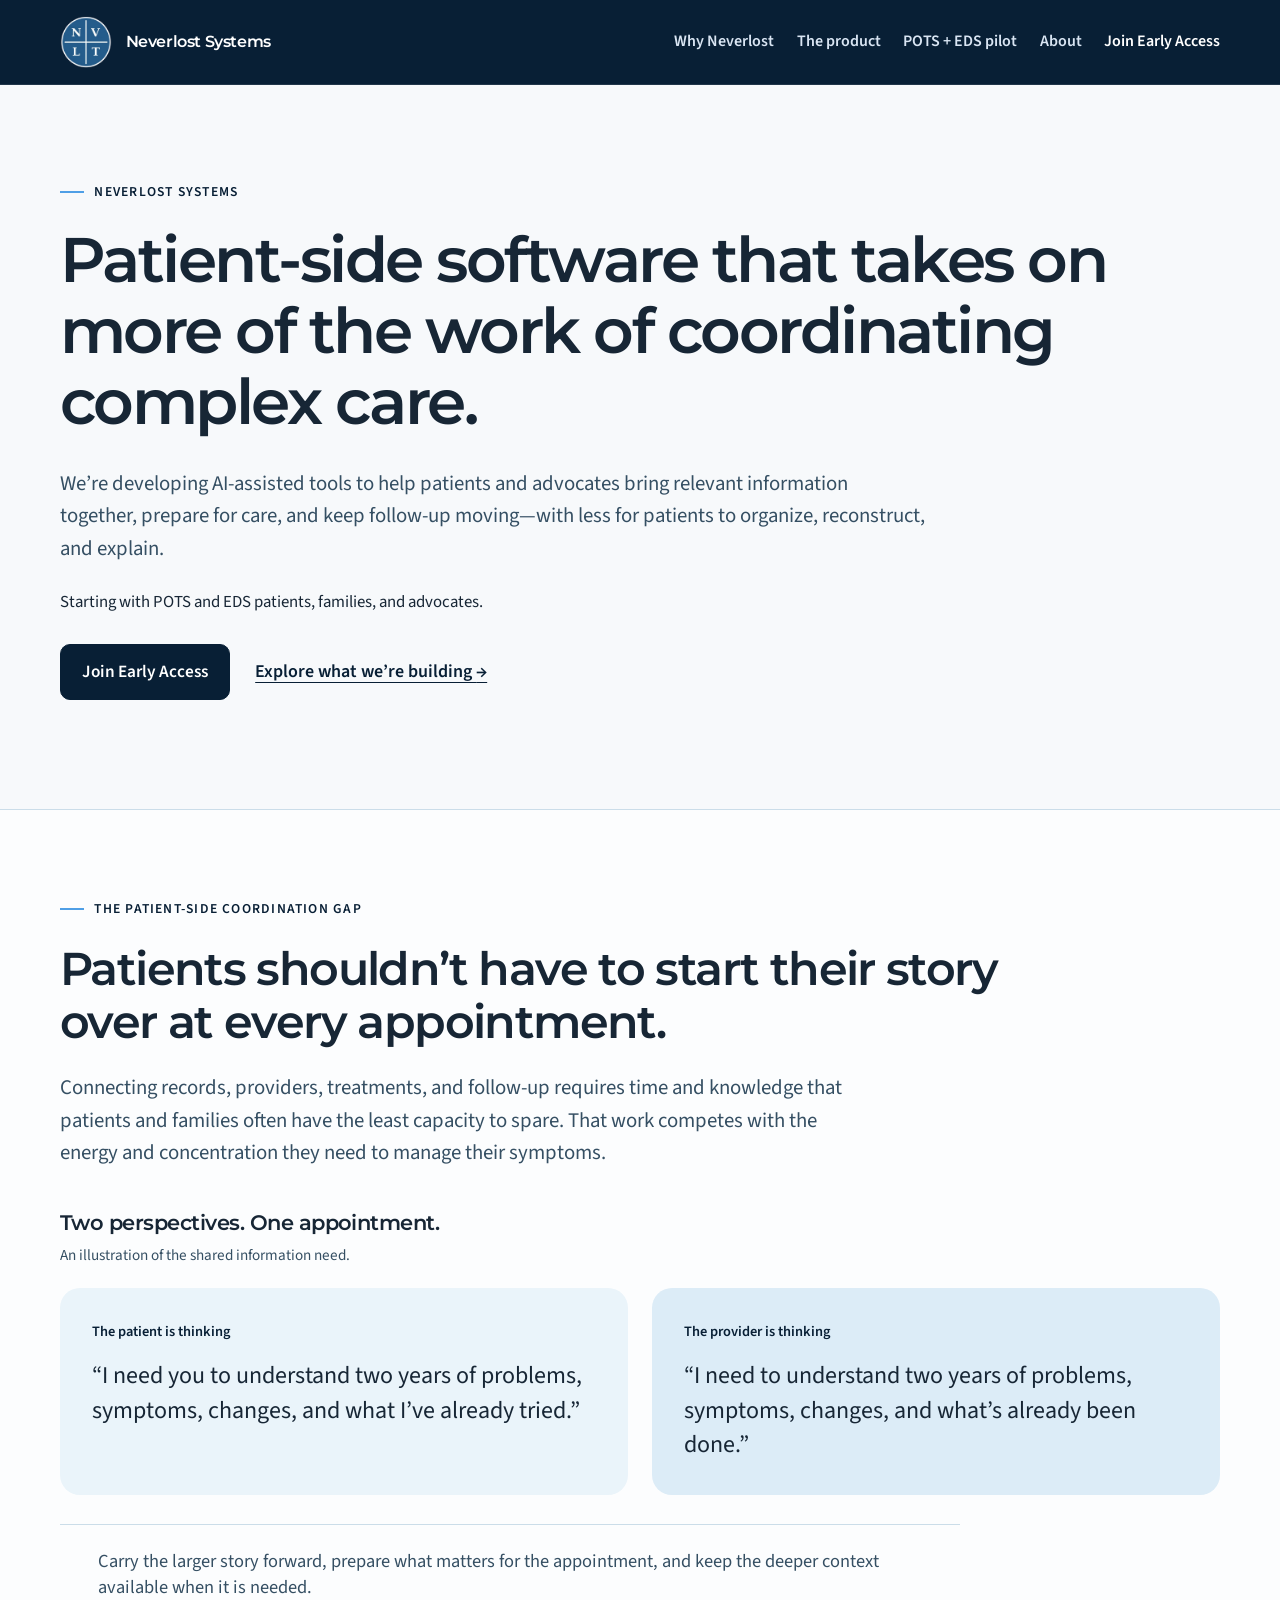
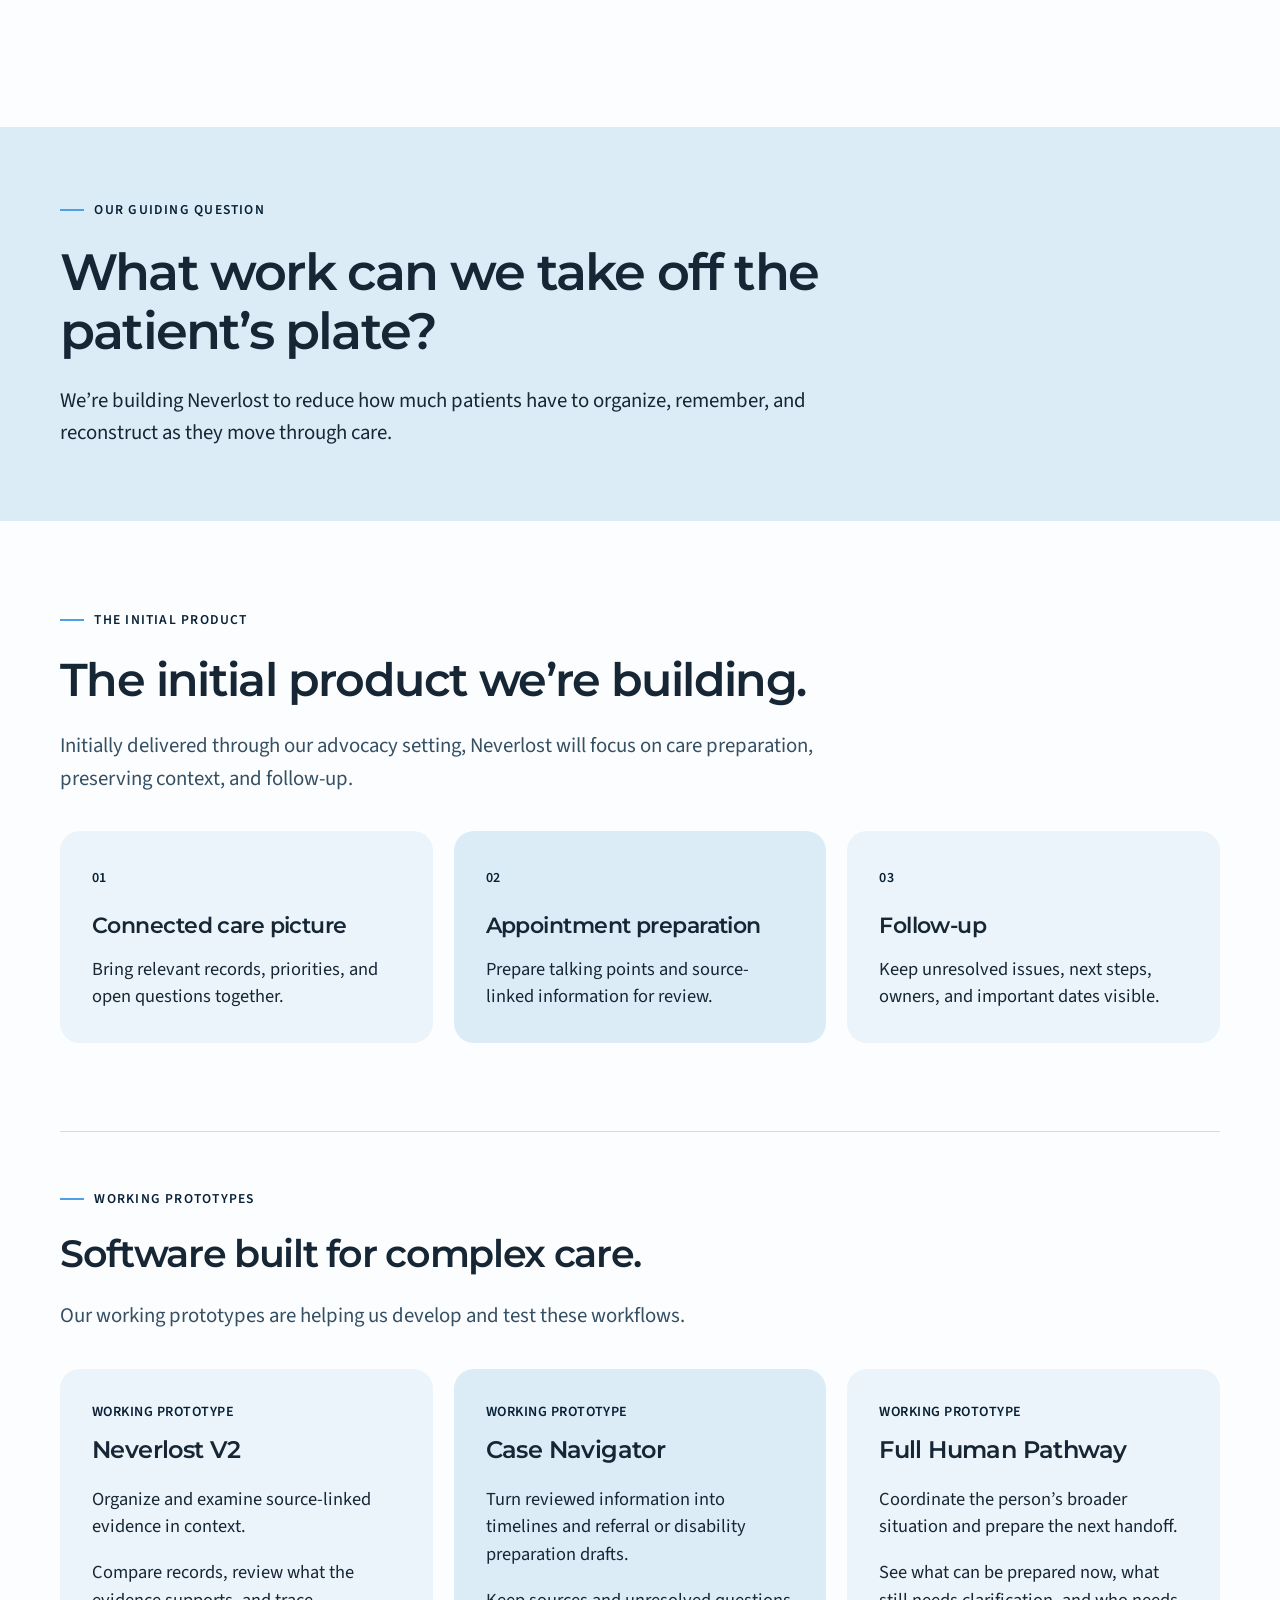
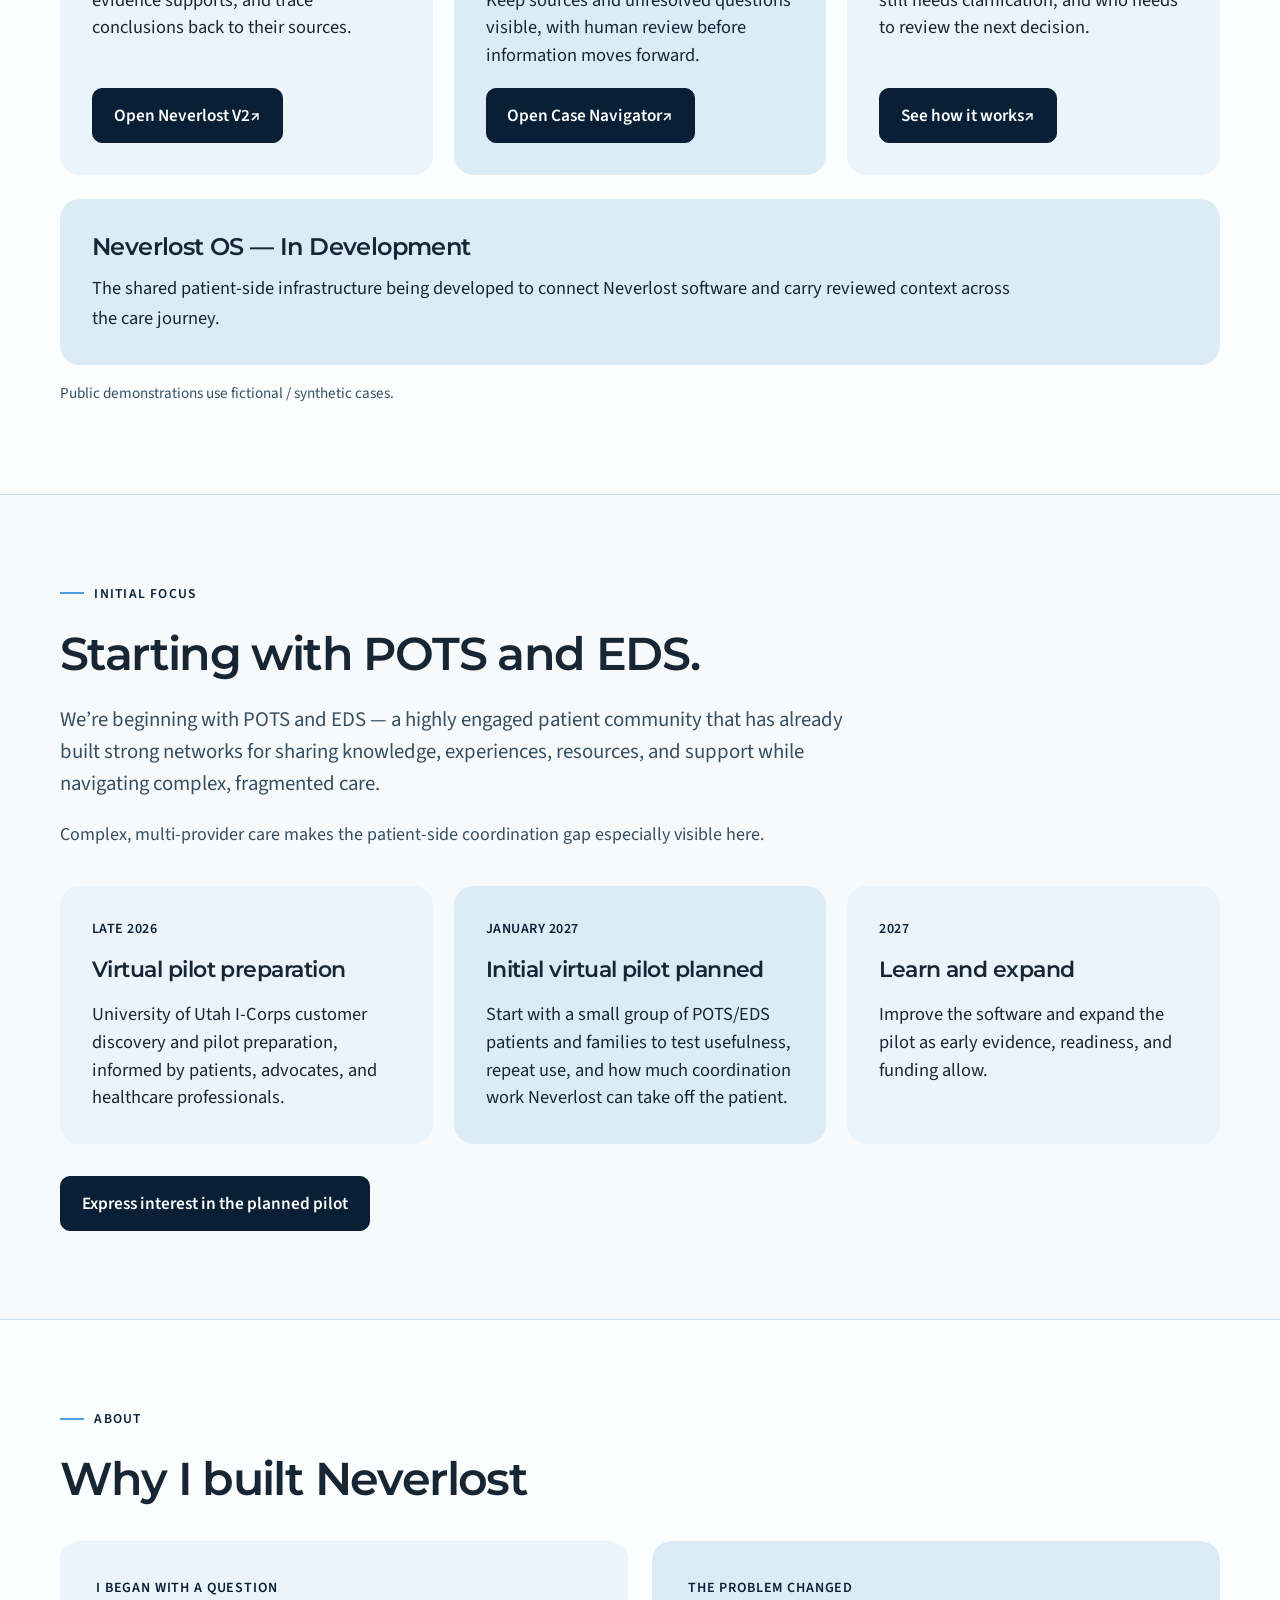
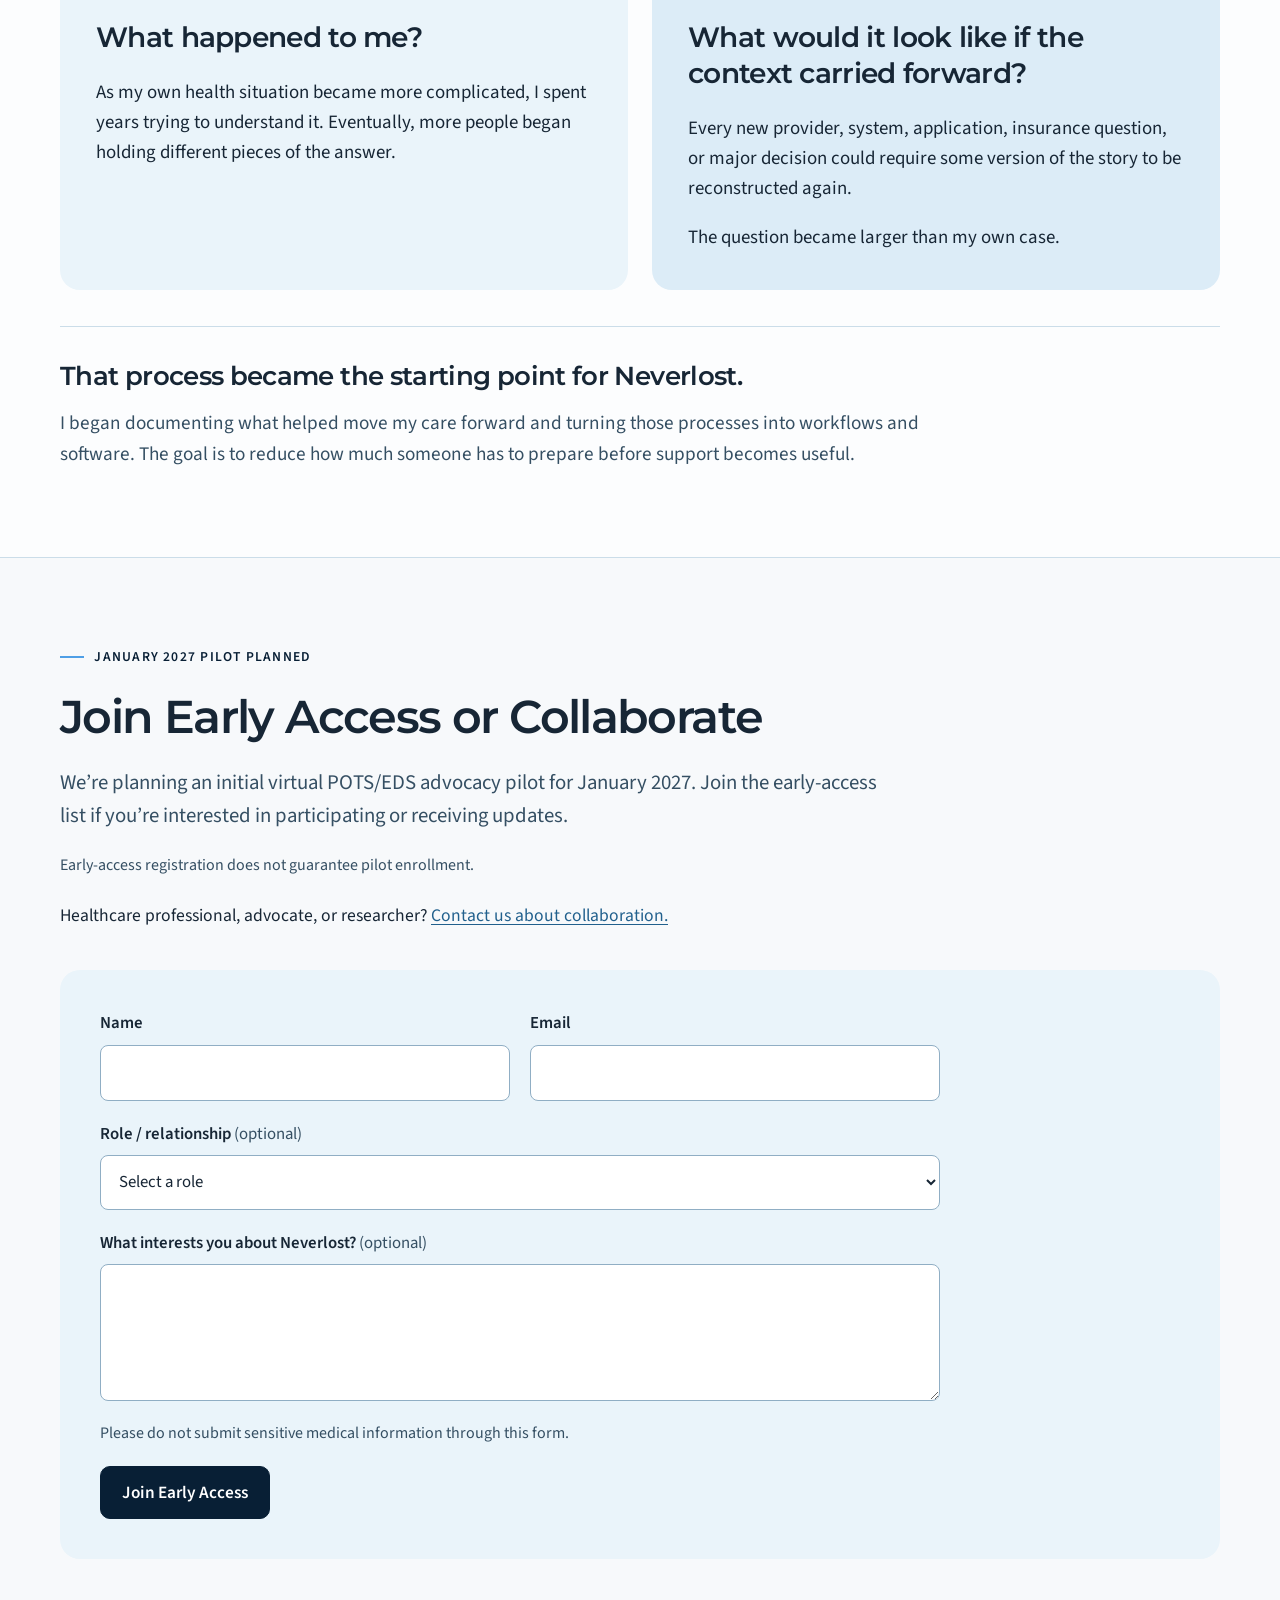
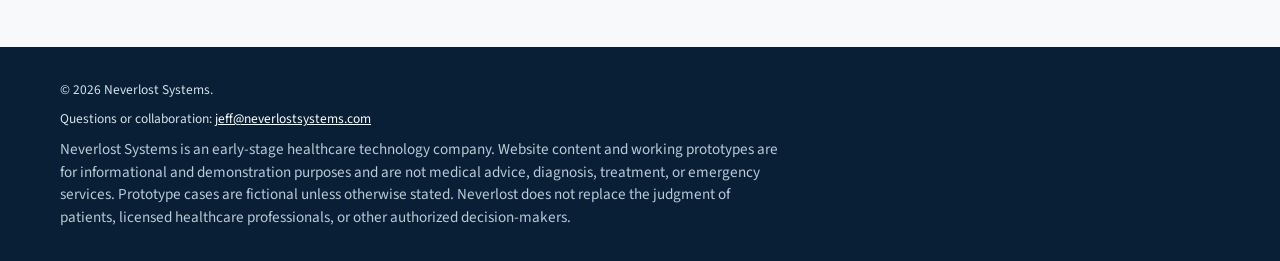
==== index.html @ a1a89943 "Align homepage with current Neverlost positioning and deck design" ====
<!doctype html>
<html lang="en">
<head>
  <meta charset="utf-8">
  <meta name="viewport" content="width=device-width, initial-scale=1">
  <meta name="description" content="Neverlost Systems is developing AI-assisted software to take on more of the work of coordinating complex care, starting with POTS and EDS patients and families.">
  <title>Neverlost Systems | Patient-Side Healthcare Infrastructure</title>

  <link rel="canonical" href="https://neverlostsystems.com/">
  <meta property="og:title" content="Neverlost Systems | Patient-Side Healthcare Infrastructure">
  <meta property="og:description" content="Patient-side software designed to take on more of the work of coordinating complex care. Starting with POTS and EDS.">
  <meta property="og:type" content="website">
  <meta property="og:url" content="https://neverlostsystems.com/">
  <meta property="og:image" content="https://neverlost-case-navigator.vercel.app/brand/nvlt-youtube-logo.png">
  <meta property="og:image:alt" content="Neverlost Systems NVLT logo">
  <meta name="twitter:card" content="summary">
  <meta name="twitter:title" content="Neverlost Systems | Patient-Side Healthcare Infrastructure">
  <meta name="twitter:description" content="Patient-side software designed to take on more of the work of coordinating complex care. Starting with POTS and EDS.">
  <meta name="twitter:image" content="https://neverlost-case-navigator.vercel.app/brand/nvlt-youtube-logo.png">

  <!-- Google tag (gtag.js) -->
  <script async src="https://www.googletagmanager.com/gtag/js?id=G-YWR8YKJC0G"></script>
  <script>
    window.dataLayer = window.dataLayer || [];
    function gtag(){dataLayer.push(arguments);}
    gtag('js', new Date());
    gtag('config', 'G-YWR8YKJC0G');
  </script>

  <link rel="stylesheet" href="styles.css">
  <link rel="stylesheet" href="brand-refresh.css">
  <link rel="stylesheet" href="positioning.css">
  <link rel="icon" type="image/svg+xml" href="assets/nvlt-official-logo.svg">
  <script src="script.js" defer></script>
</head>
<body>
  <a class="skip-link" href="#main">Skip to content</a>

  <header class="site-header">
    <div class="container nav-wrap">
      <a class="brand" href="#top" aria-label="Neverlost Systems home">
        <img class="brand-logo" src="assets/nvlt-official-logo.svg" alt="" aria-hidden="true" width="52" height="52">
        <span>Neverlost Systems</span>
      </a>
      <button class="nav-toggle" type="button" aria-expanded="false" aria-controls="primary-nav">Menu</button>
      <nav id="primary-nav" class="primary-nav" aria-label="Primary navigation">

        <a href="#encounter-problem">Why Neverlost</a>
        <a href="#initial-product">The product</a>
        <a href="#advocacy">POTS + EDS pilot</a>
        <a href="#about">About</a>
        <a href="#early-access">Join Early Access</a>
      </nav>
    </div>
  </header>

  <main id="main">
    <section id="top" class="hero section">
      <div class="container hero-grid">
        <div class="hero-copy">
          <p class="eyebrow">Neverlost Systems</p>
          <h1>Patient-side software that takes on more of the work of coordinating complex care.</h1>
          <p class="hero-lede">We’re developing AI-assisted tools to help patients and advocates bring relevant information together, prepare for care, and keep follow-up moving—with less for patients to organize, reconstruct, and explain.</p>
<p class="hero-focus">Starting with POTS and EDS patients, families, and advocates.</p>
          <div class="hero-actions"><a class="button button-primary" href="#early-access">Join Early Access</a><a class="text-link" href="#initial-product">Explore what we’re building <span aria-hidden="true">→</span></a></div>
        </div>
      </div>
    </section>

    <section id="encounter-problem" class="section section-muted">
      <div class="container narrow">
        <p class="eyebrow">The patient-side coordination gap</p>
        <h2>Patients shouldn’t have to start their story over at every appointment.</h2>
        <p class="section-lede">Connecting records, providers, treatments, and follow-up requires time and knowledge that patients and families often have the least capacity to spare. That work competes with the energy and concentration they need to manage their symptoms.</p>
        <h3 class="comparison-title">Two perspectives. One appointment.</h3>

        <p class="illustration-note">An illustration of the shared information need.</p>
        <div class="perspective-grid">
          <article class="perspective-card">
            <p class="perspective-label">The patient is thinking</p>
            <blockquote>“I need you to understand two years of problems, symptoms, changes, and what I’ve already tried.”</blockquote>
          </article>
          <article class="perspective-card">
            <p class="perspective-label">The provider is thinking</p>
            <blockquote>“I need to understand two years of problems, symptoms, changes, and what’s already been done.”</blockquote>
          </article>
        </div>

        <p class="section-lede encounter-summary">Carry the larger story forward, prepare what matters for the appointment, and keep the deeper context available when it is needed.</p>
      </div>
    </section>

    <section id="guiding-question" class="section guiding-section" aria-labelledby="guiding-title">
      <div class="container"><p class="eyebrow">Our guiding question</p>
        <h2 id="guiding-title">What work can we take off the patient’s plate?</h2>
        <p class="section-lede">We’re building Neverlost to reduce how much patients have to organize, remember, and reconstruct as they move through care.</p>
      </div>
    </section>

    <section id="initial-product" class="section" aria-labelledby="product-title">
      <div class="container"><p class="eyebrow">The initial product</p>
        <h2 id="product-title">The initial product we’re building.</h2>
        <p class="section-lede">Initially delivered through our advocacy setting, Neverlost will focus on care preparation, preserving context, and follow-up.</p>
        <div class="capability-grid">
          <article class="capability-card"><span class="card-index" aria-hidden="true">01</span><h3>Connected care picture</h3><p>Bring relevant records, priorities, and open questions together.</p></article>
          <article class="capability-card"><span class="card-index" aria-hidden="true">02</span><h3>Appointment preparation</h3><p>Prepare talking points and source-linked information for review.</p></article>
          <article class="capability-card"><span class="card-index" aria-hidden="true">03</span><h3>Follow-up</h3><p>Keep unresolved issues, next steps, owners, and important dates visible.</p></article>
        </div>
      </div>
    </section>

    <section id="neverlost-os" class="section section-muted">
      <div class="container">
        <p class="eyebrow">Working prototypes</p>
        <h2>Software built for complex care.</h2>
        <p class="section-lede">Our working prototypes are helping us develop and test these workflows.</p>





        <div class="product-grid os-app-grid">
          <article class="product-card">
            <p class="product-status">Working prototype</p>
            <h3>Neverlost V2</h3>
            <p>Organize and examine source-linked evidence in context.</p>
            <p>Compare records, review what the evidence supports, and trace conclusions back to their sources.</p>
            <a class="button button-primary" href="https://neverlost-v1-portfolio.vercel.app/v2" target="_blank" rel="noreferrer">Open Neverlost V2 <span aria-hidden="true">↗</span></a>
          </article>

          <article class="product-card">
            <p class="product-status">Working prototype</p>
            <h3>Case Navigator</h3>
            <p>Turn reviewed information into timelines and referral or disability preparation drafts.</p>
            <p>Keep sources and unresolved questions visible, with human review before information moves forward.</p>
            <a class="button button-primary" href="https://neverlost-case-navigator.vercel.app/" target="_blank" rel="noreferrer">Open Case Navigator <span aria-hidden="true">↗</span></a>
          </article>

          <article class="product-card">
            <p class="product-status">Working prototype</p>
            <h3>Full Human Pathway</h3>
            <p>Coordinate the person’s broader situation and prepare the next handoff.</p>
            <p>See what can be prepared now, what still needs clarification, and who needs to review the next decision.</p>
            <a class="button button-primary" href="https://neverlost-full-human-pathway.vercel.app/" target="_blank" rel="noreferrer">See how it works <span aria-hidden="true">↗</span></a>
          </article>
        </div>

        <div class="os-foundation" aria-label="Neverlost OS shared patient-side infrastructure layer">
          <h3>Neverlost OS — In Development</h3>
          <p>The shared patient-side infrastructure being developed to connect Neverlost software and carry reviewed context across the care journey.</p>
        </div>

        <p class="prototype-note">Public demonstrations use fictional / synthetic cases.</p>
      </div>
    </section>

    <section id="advocacy" class="section focus-section">
      <div class="container">
        <p class="eyebrow">Initial focus</p>
        <h2>Starting with POTS and EDS.</h2>
        <p class="section-lede">We’re beginning with POTS and EDS — a highly engaged patient community that has already built strong networks for sharing knowledge, experiences, resources, and support while navigating complex, fragmented care.</p>
        <p class="focus-support">Complex, multi-provider care makes the patient-side coordination gap especially visible here.</p>

        <div class="pilot-roadmap" aria-label="Neverlost POTS and EDS pilot roadmap">
          <article class="roadmap-card">
            <p class="product-status">Late 2026</p>
            <h3>Virtual pilot preparation</h3>
            <p>University of Utah I-Corps customer discovery and pilot preparation, informed by patients, advocates, and healthcare professionals.</p>
          </article>
          <article class="roadmap-card roadmap-card-highlight">
            <p class="product-status">January 2027</p>
            <h3>Initial virtual pilot planned</h3>
            <p>Start with a small group of POTS/EDS patients and families to test usefulness, repeat use, and how much coordination work Neverlost can take off the patient.</p>
          </article>
          <article class="roadmap-card">
            <p class="product-status">2027</p>
            <h3>Learn and expand</h3>
            <p>Improve the software and expand the pilot as early evidence, readiness, and funding allow.</p>
          </article>
        </div>

        <a class="button button-primary" href="#early-access">Express interest in the planned pilot</a>
      </div>
    </section>

    <section id="about" class="section" aria-labelledby="about-title">
      <div class="container">
        <p class="eyebrow">About</p>
        <h2 id="about-title">Why I built Neverlost</h2>
        <div class="founder-story-grid">
          <article class="founder-story-card">
            <p class="story-label">I began with a question</p>
            <h3>What happened to me?</h3>
            <p>As my own health situation became more complicated, I spent years trying to understand it. Eventually, more people began holding different pieces of the answer.</p>
          </article>
          <article class="founder-story-card">
            <p class="story-label">The problem changed</p>
            <h3>What would it look like if the context carried forward?</h3>
            <p>Every new provider, system, application, insurance question, or major decision could require some version of the story to be reconstructed again.</p>
            <p>The question became larger than my own case.</p>
          </article>
        </div>
        <div class="founder-story-outcome">
          <h3>That process became the starting point for Neverlost.</h3>
          <p>I began documenting what helped move my care forward and turning those processes into workflows and software. The goal is to reduce how much someone has to prepare before support becomes useful.</p>
        </div>
      </div>
    </section>

    <section id="early-access" class="section section-muted contact-section" aria-labelledby="early-access-title">
      <span id="contact" class="legacy-anchor" aria-hidden="true"></span>
      <div class="container partnership-intro">
        <p class="eyebrow">January 2027 pilot planned</p>
        <h2 id="early-access-title">Join Early Access or Collaborate</h2>
        <p class="section-lede">We’re planning an initial virtual POTS/EDS advocacy pilot for January 2027. Join the early-access list if you’re interested in participating or receiving updates.</p>
        <p class="signup-expectation">Early-access registration does not guarantee pilot enrollment.</p>
        <p class="collaboration-note">Healthcare professional, advocate, or researcher? <a href="mailto:jeff@neverlostsystems.com">Contact us about collaboration.</a></p>
      </div>
      <div class="container contact-card">
        <form id="early-access-form" class="early-access-form" action="https://formsubmit.co/jeff@neverlostsystems.com" method="POST" aria-labelledby="early-access-title" aria-describedby="early-access-note">
          <input type="hidden" name="_subject" value="Neverlost Systems early access">
          <input type="hidden" name="_template" value="table">
          <div class="form-honeypot" aria-hidden="true">
            <label>Leave this field empty<input type="text" name="_honey" tabindex="-1" autocomplete="off"></label>
          </div>
          <div class="form-row">
            <label for="early-access-name">Name
              <input id="early-access-name" type="text" name="name" autocomplete="name" maxlength="150" required>
            </label>
            <label for="early-access-email">Email
              <input id="early-access-email" type="email" name="email" autocomplete="email" maxlength="254" required>
            </label>
          </div>
          <label for="early-access-role">Role / relationship <span class="optional-label">(optional)</span>
            <select id="early-access-role" name="role">
              <option value="">Select a role</option>
              <option>Patient</option>
              <option>Family member / caregiver</option>
              <option>Advocate</option>
              <option>Provider</option>
              <option>Other</option>
            </select>
          </label>
          <label for="early-access-interest">What interests you about Neverlost? <span class="optional-label">(optional)</span>
            <textarea id="early-access-interest" name="interest" rows="4" maxlength="3000"></textarea>
          </label>
          <p id="early-access-note" class="form-note">Please do not submit sensitive medical information through this form.</p>
          <button class="button button-primary" type="submit">Join Early Access</button>
        </form>
      </div>
    </section>
  </main>
  <footer class="site-footer">
    <div class="container footer-wrap">
      <p>© <span id="year"></span> Neverlost Systems.</p>
      <p>Questions or collaboration: <a href="mailto:jeff@neverlostsystems.com">jeff@neverlostsystems.com</a></p>
      <p class="footer-disclaimer">Neverlost Systems is an early-stage healthcare technology company. Website content and working prototypes are for informational and demonstration purposes and are not medical advice, diagnosis, treatment, or emergency services. Prototype cases are fictional unless otherwise stated. Neverlost does not replace the judgment of patients, licensed healthcare professionals, or other authorized decision-makers.</p>
    </div>
  </footer>
</body>
</html>
---- styles.css ----
:root {
  --bg: #f7f9fc;
  --surface: #ffffff;
  --surface-muted: #eef3f8;
  --text: #132033;
  --text-muted: #526176;
  --line: #dbe3ed;
  --brand: #1357d4;
  --brand-dark: #0d3e9d;
  --dark: #0f1d30;
  --dark-soft: #172943;
  --modern-cream: #F7F3E9;
  --modern-paper: #FFFCF4;
  --modern-ink: #171512;
  --modern-gold: #A79567;
  --modern-gold-dark: #877348;
  --modern-line: #D9CEB8;
  --max-width: 1160px;
  --radius: 22px;
  --shadow: 0 18px 50px rgba(15, 29, 48, 0.08);
}

* {
  box-sizing: border-box;
}

html {
  scroll-behavior: smooth;
}

body {
  margin: 0;
  font-family: "Inter", system-ui, sans-serif;
  color: var(--text);
  background: var(--bg);
  line-height: 1.65;
}

a {
  color: inherit;
}

h1,
h2,
h3,
p {
  margin-top: 0;
}

h1,
h2,
h3 {
  font-family: "Manrope", system-ui, sans-serif;
  line-height: 1.1;
}

h1 {
  max-width: 820px;
  margin-bottom: 1.5rem;
  font-size: clamp(3rem, 7vw, 6.6rem);
  letter-spacing: -0.065em;
}

h2 {
  max-width: 800px;
  margin-bottom: 1.25rem;
  font-size: clamp(2rem, 4vw, 3.8rem);
  letter-spacing: -0.045em;
}

h3 {
  margin-bottom: 0.7rem;
  font-size: 1.25rem;
  letter-spacing: -0.02em;
}

.container {
  width: min(calc(100% - 2rem), var(--max-width));
  margin-inline: auto;
}

.narrow {
  max-width: 1040px;
}

.section {
  padding: 7rem 0;
}

.section-muted {
  background: var(--surface-muted);
}

.section-dark {
  color: #f5f8fc;
  background: var(--dark);
}

.eyebrow,
.card-label,
.project-type {
  margin-bottom: 1rem;
  font-size: 0.75rem;
  font-weight: 700;
  letter-spacing: 0.14em;
  text-transform: uppercase;
}

.eyebrow {
  color: var(--brand);
}

.section-dark .eyebrow {
  color: #85adff;
}

.section-lede,
.hero-lede {
  color: var(--text-muted);
  font-size: 1.15rem;
}

.hero-detail {
  max-width: 720px;
  margin-bottom: 2rem;
  color: var(--text-muted);
}

.section-dark .section-lede {
  color: #b7c3d4;
}

.skip-link {
  position: absolute;
  top: -60px;
  left: 1rem;
  z-index: 100;
  padding: 0.8rem 1rem;
  color: #fff;
  background: var(--brand);
  border-radius: 10px;
}

.skip-link:focus {
  top: 1rem;
}

.site-header {
  position: sticky;
  top: 0;
  z-index: 20;
  background: rgba(247, 249, 252, 0.9);
  border-bottom: 1px solid rgba(219, 227, 237, 0.8);
  backdrop-filter: blur(18px);
}

.nav-wrap,
.footer-wrap,
.contact-card {
  display: flex;
  align-items: center;
  justify-content: space-between;
  gap: 2rem;
}

.nav-wrap {
  min-height: 76px;
}

.brand {
  display: inline-flex;
  align-items: center;
  gap: 0.75rem;
  font-family: "Manrope", sans-serif;
  font-weight: 800;
  text-decoration: none;
}

.brand-mark {
  display: grid;
  width: 38px;
  height: 38px;
  place-items: center;
  color: #fff;
  background: var(--brand);
  border-radius: 12px;
}

.primary-nav {
  display: flex;
  gap: 1.4rem;
}

.primary-nav a {
  color: var(--text-muted);
  font-size: 0.92rem;
  font-weight: 600;
  text-decoration: none;
}

.primary-nav a:hover,
.primary-nav a:focus-visible {
  color: var(--brand);
}

.nav-toggle {
  display: none;
}

.hero {
  overflow: hidden;
  padding-top: 8rem;
  background:
    radial-gradient(circle at 82% 18%, rgba(19, 87, 212, 0.14), transparent 28rem),
    linear-gradient(180deg, #fbfdff 0%, var(--bg) 100%);
}

.hero-grid,
.split-grid,
.about-grid {
  display: grid;
  gap: 4rem;
}

.hero-grid {
  grid-template-columns: minmax(0, 1.7fr) minmax(280px, 0.75fr);
  align-items: end;
}

.hero-lede {
  max-width: 700px;
  margin-bottom: 2rem;
  font-size: clamp(1.15rem, 2vw, 1.35rem);
}

/* Establish the existing message-panel palette at the start of the homepage. */
#top {
  background: var(--surface);
}

#encounter-problem {
  background: var(--bg);
}

#encounter-problem .eyebrow,
#encounter-problem h2,
#encounter-problem .section-lede:not(.encounter-summary) {
  text-align: center;
}

#encounter-problem h2 {
  margin-inline: auto;
}

#encounter-problem .perspective-grid {
  max-width: 960px;
  margin-inline: auto;
}

#encounter-problem .section-lede:not(.encounter-summary) {
  margin-bottom: 0;
}

#top h1 {
  width: fit-content;
  max-width: min(100%, 900px);
  padding: clamp(1.5rem, 3vw, 2.5rem);
  color: #fff;
  background: var(--dark);
  border-radius: var(--radius);
  font-size: clamp(2.5rem, 5vw, 4.7rem);
}

#top .hero-lede {
  margin-bottom: 0;
}

#encounter-problem .encounter-summary {
  max-width: 800px;
  margin: 1rem auto 0;
  padding: clamp(1.5rem, 3vw, 2.5rem);
  color: #fff;
  background: var(--dark);
  border-radius: var(--radius);
  font-family: "Manrope", system-ui, sans-serif;
  font-size: clamp(1.25rem, 2.2vw, 1.75rem);
  line-height: 1.4;
  letter-spacing: -0.02em;
  text-align: left;
}

.hero-actions {
  display: flex;
  flex-wrap: wrap;
  gap: 0.9rem;
  margin-bottom: 1.35rem;
}

.button {
  display: inline-flex;
  align-items: center;
  justify-content: center;
  min-height: 50px;
  padding: 0.8rem 1.15rem;
  font-weight: 700;
  text-decoration: none;
  border: 1px solid transparent;
  border-radius: 12px;
}

.button-primary {
  color: #fff;
  background: var(--brand);
}

.button-primary:hover,
.button-primary:focus-visible {
  background: var(--brand-dark);
}

#live-demos .button-primary {
  color: #fff;
  background: var(--dark);
}

#live-demos .button-primary:hover,
#live-demos .button-primary:focus-visible {
  background: var(--dark-soft);
}

#live-demos .button-primary:focus-visible {
  outline: 3px solid var(--brand);
  outline-offset: 3px;
}

.button-secondary {
  background: transparent;
  border-color: var(--line);
}

.button-secondary:hover,
.button-secondary:focus-visible {
  background: var(--surface);
}

.status-note {
  color: var(--text-muted);
  font-size: 0.88rem;
}

.principle-card,
.project-card,
.feature-card,
.pathway-card,
.contact-card {
  border: 1px solid var(--line);
  border-radius: var(--radius);
}

.principle-card {
  padding: 2rem;
  background: rgba(255, 255, 255, 0.8);
  box-shadow: var(--shadow);
}

.principle-card blockquote {
  margin: 0 0 1.25rem;
  font-family: "Manrope", sans-serif;
  font-size: 2rem;
  font-weight: 700;
  line-height: 1.15;
  letter-spacing: -0.04em;
}

.principle-card p:last-child {
  margin-bottom: 0;
  color: var(--text-muted);
}

.problem-grid,
.project-grid,
.pathway-grid {
  display: grid;
  grid-template-columns: repeat(3, 1fr);
  gap: 1.2rem;
  margin-top: 3rem;
}

.product-grid {
  display: grid;
  grid-template-columns: repeat(3, 1fr);
  gap: 1.2rem;
  margin-top: 3rem;
}

.product-card {
  min-height: 330px;
  padding: 1.75rem;
  background: var(--surface);
  border: 1px solid var(--line);
  border-radius: var(--radius);
}

.product-card-foundation {
  color: #f5f8fc;
  background: var(--dark);
  border-color: var(--dark);
}

.product-status {
  margin-bottom: 1.5rem;
  color: var(--brand);
  font-size: 0.75rem;
  font-weight: 700;
  letter-spacing: 0.12em;
  text-transform: uppercase;
}

.product-card-foundation .product-status {
  color: #85adff;
}

.product-card > p:not(.product-status) {
  color: var(--text-muted);
}

#live-demos {
  background: var(--bg);
}

#live-demos .product-grid {
  grid-template-columns: repeat(2, minmax(0, 1fr));
  gap: 1.5rem;
}

#live-demos .product-card {
  display: flex;
  min-width: 0;
  min-height: 0;
  flex-direction: column;
}

#live-demos .product-card .button {
  margin-top: auto;
  gap: 0.4rem;
}

#live-demos .product-feature {
  display: grid;
  grid-column: 1 / -1;
  grid-template-columns: minmax(0, 0.95fr) minmax(0, 1.05fr);
  gap: clamp(1.5rem, 3.5vw, 3rem);
  padding: clamp(1.5rem, 3.5vw, 3rem);
}

.product-feature-heading,
.product-feature-content {
  min-width: 0;
}

.product-feature-heading {
  display: flex;
  flex-direction: column;
  align-items: center;
}

.product-feature-heading h3 {
  max-width: 100%;
  margin-bottom: 2rem;
  padding: 0.85rem 1.25rem;
  color: #fff;
  background: var(--dark);
  border-radius: var(--radius);
  font-size: 1.4rem;
  text-align: center;
}

.product-feature-tagline {
  display: block;
  width: fit-content;
  max-width: min(100%, 22ch);
  margin: 0 auto;
  color: var(--text);
  font-family: "Manrope", system-ui, sans-serif;
  font-size: clamp(1.7rem, 2.6vw, 2.4rem);
  font-weight: 800;
  line-height: 1.15;
  letter-spacing: -0.04em;
  text-align: center;
}

.product-feature-content {
  display: flex;
  flex-direction: column;
  align-items: flex-start;
  color: var(--text-muted);
  font-size: 1.1rem;
}

.product-feature-content p {
  max-width: 52ch;
}

.product-feature-content p:last-of-type {
  margin-bottom: 1.75rem;
}

@media (max-width: 900px) {
  #live-demos .product-feature {
    grid-template-columns: 1fr;
  }
}

@media (max-width: 640px) {
  #live-demos .product-grid {
    grid-template-columns: 1fr;
  }

  .product-feature-content .button {
    width: 100%;
  }
}

.product-card-foundation > p:not(.product-status) {
  color: #c6d1df;
}

.product-detail {
  font-size: 0.92rem;
}

.process-loop {
  display: grid;
  grid-template-columns: repeat(4, 1fr);
  gap: 0;
  margin: 3rem 0 0;
  padding: 0;
  list-style: none;
  counter-reset: process;
}

.process-loop li {
  position: relative;
  padding: 1.25rem 1.5rem 1.25rem 2.4rem;
  color: #f5f8fc;
  border-top: 1px solid rgba(255, 255, 255, 0.2);
  counter-increment: process;
  font-family: "Manrope", system-ui, sans-serif;
  font-weight: 700;
}

.process-loop li::before {
  position: absolute;
  left: 0;
  color: #85adff;
  content: counter(process, decimal-leading-zero);
  font-size: 0.72rem;
  letter-spacing: 0.08em;
}

.process-loop li:not(:last-child)::after {
  position: absolute;
  top: 1.22rem;
  right: 0.2rem;
  color: #85adff;
  content: "→";
}

.process-return {
  display: flex;
  align-items: center;
  justify-content: flex-end;
  gap: 0.65rem;
  margin: 0.65rem 0 0;
  color: #85adff;
  font-family: "Manrope", system-ui, sans-serif;
  font-size: 0.72rem;
  font-weight: 700;
  letter-spacing: 0.08em;
}

.process-return::before {
  width: 3.5rem;
  height: 1px;
  background: rgba(133, 173, 255, 0.5);
  content: "";
}

.emerging-lane {
  align-items: center;
}

.boundary-note {
  margin: 1.5rem 0 0;
  padding: 1.25rem;
  color: var(--text-muted);
  background: var(--surface-muted);
  border-left: 3px solid var(--brand);
  border-radius: 0 12px 12px 0;
  font-size: 0.92rem;
}

.stage-grid {
  display: grid;
  grid-template-columns: 0.9fr 1.1fr;
  gap: 4rem;
  align-items: start;
}

.stage-panel {
  padding: 2rem;
  background: var(--surface);
  border: 1px solid var(--line);
  border-radius: var(--radius);
  box-shadow: var(--shadow);
}

.stage-panel > p {
  font-size: 1.1rem;
}

.stage-list,
.contact-topics {
  margin: 1.5rem 0 0;
  padding: 0;
  list-style: none;
}

.stage-list li,
.contact-topics li {
  position: relative;
  padding: 0.7rem 0 0.7rem 1.4rem;
  border-top: 1px solid var(--line);
}

.stage-list li::before,
.contact-topics li::before {
  position: absolute;
  left: 0;
  color: var(--brand);
  content: "•";
}

.partnership-intro {
  margin-bottom: 2.5rem;
}

.partnership-intro .section-lede {
  max-width: 820px;
}

.contact-topics {
  display: grid;
  grid-template-columns: repeat(2, minmax(0, 1fr));
  gap: 0 1.5rem;
  color: var(--text-muted);
  font-size: 0.92rem;
}

.problem-grid article {
  padding-top: 1.5rem;
  border-top: 2px solid var(--brand);
}

.problem-grid p,
.project-card p,
.feature-card p,
.pathway-card p,
.about-grid p {
  color: var(--text-muted);
}

.split-grid {
  grid-template-columns: 0.9fr 1.1fr;
  align-items: start;
}

.feature-stack {
  display: grid;
  gap: 1rem;
}

.feature-card {
  display: grid;
  grid-template-columns: auto 1fr;
  gap: 1.2rem;
  padding: 1.5rem;
  background: var(--surface);
}

.feature-number {
  display: grid;
  width: 46px;
  height: 46px;
  place-items: center;
  color: var(--brand);
  background: #edf4ff;
  border-radius: 14px;
  font-weight: 800;
}

.feature-card p,
.project-card p,
.pathway-card p {
  margin-bottom: 0;
}

.pathway-card {
  min-height: 280px;
  padding: 1.75rem;
  background: var(--dark-soft);
  border-color: rgba(255, 255, 255, 0.1);
}

.pathway-primary {
  background: var(--brand);
}

.pathway-card p {
  color: #c6d1df;
}

.pathway-primary p {
  color: #e8efff;
}

.project-card {
  display: flex;
  min-height: 310px;
  flex-direction: column;
  padding: 1.75rem;
  background: var(--surface);
}

.project-type {
  color: var(--brand);
}

.project-card a {
  margin-top: auto;
  color: var(--brand);
  font-weight: 700;
  text-decoration: none;
}

.about-grid {
  grid-template-columns: 0.85fr 1.15fr;
}

#about .about-grid > div:last-child > div {
  background: var(--modern-paper);
  border: 1px solid var(--modern-line);
}

#about .about-grid > div:last-child > div > img {
  width: 100% !important;
  max-width: 430px;
  margin: 0 0 1.25rem !important;
  padding: 1rem 1.2rem;
  background: var(--modern-cream);
  border-bottom: 1px solid var(--modern-line);
}

#about .about-grid > div:last-child > div > p,
#about .about-grid > div:last-child > div > a {
  margin-left: 1.25rem;
  margin-right: 1.25rem;
}

#about .about-grid > div:last-child > div > p {
  color: var(--modern-ink);
}

#about .about-grid > div:last-child > div > .button-secondary {
  margin-bottom: 1.35rem;
  color: var(--modern-ink);
  background: var(--modern-gold);
  border-color: var(--modern-gold);
}

#about .about-grid > div:last-child > div > .button-secondary:hover,
#about .about-grid > div:last-child > div > .button-secondary:focus-visible {
  color: var(--modern-paper);
  background: var(--modern-gold-dark);
  border-color: var(--modern-gold-dark);
}

.contact-section {
  padding-top: 4rem;
}

.contact-card {
  padding: 2.5rem;
  background: var(--surface);
  box-shadow: var(--shadow);
}

.contact-card p {
  max-width: 700px;
  margin-bottom: 0;
  color: var(--text-muted);
}

.contact-action {
  display: flex;
  flex-direction: column;
  align-items: flex-start;
  gap: 0.55rem;
}

.contact-card .contact-email-note {
  max-width: 16rem;
  font-size: 0.78rem;
  line-height: 1.5;
}

.site-footer {
  padding: 2rem 0;
  color: var(--text-muted);
  border-top: 1px solid var(--line);
}

.footer-wrap p {
  margin-bottom: 0;
  font-size: 0.84rem;
}

.site-footer .footer-wrap {
  align-items: flex-start;
  flex-direction: column;
  gap: 0.5rem;
}

.footer-wrap .footer-disclaimer {
  max-width: 90ch;
  font-size: 0.78rem;
  line-height: 1.5;
}

@media (max-width: 900px) {
  .section {
    padding: 5rem 0;
  }

  .hero-grid,
  .split-grid,
  .about-grid,
  .stage-grid,
  .problem-grid,
  .project-grid,
  .pathway-grid,
  .product-grid {
    grid-template-columns: 1fr;
  }

  .product-card {
    min-height: auto;
  }

  .process-loop {
    grid-template-columns: repeat(2, 1fr);
  }

  .hero {
    padding-top: 5rem;
  }

  .primary-nav {
    position: absolute;
    top: 76px;
    right: 1rem;
    left: 1rem;
    display: none;
    flex-direction: column;
    padding: 1.2rem;
    background: var(--surface);
    border: 1px solid var(--line);
    border-radius: 16px;
    box-shadow: var(--shadow);
  }

  .primary-nav.is-open {
    display: flex;
  }

  .nav-toggle {
    display: inline-flex;
    padding: 0.6rem 0.8rem;
    color: var(--text);
    background: var(--surface);
    border: 1px solid var(--line);
    border-radius: 10px;
    font: inherit;
    font-weight: 700;
  }

  .contact-card,
  .footer-wrap {
    align-items: flex-start;
    flex-direction: column;
  }

  .contact-card {
    align-items: stretch;
  }
}

@media (max-width: 560px) {
  h1 {
    font-size: 3.25rem;
  }

  .section {
    padding: 4rem 0;
  }

  .hero-actions,
  .hero-actions .button,
  .contact-card .button {
    width: 100%;
  }

  .principle-card,
  .contact-card,
  .project-card,
  .pathway-card,
  .product-card,
  .stage-panel {
    padding: 1.4rem;
  }

  .process-loop,
  .contact-topics {
    grid-template-columns: 1fr;
  }

  .process-loop li:not(:last-child)::after {
    content: none;
  }
}

@media (prefers-reduced-motion: reduce) {
  html {
    scroll-behavior: auto;
  }
}
---- brand-refresh.css ----
:root {
  --header-navy: #041a33;
  --header-navy-soft: #0a2749;
}

.site-header {
  background: rgba(4, 26, 51, 0.96);
  border-bottom-color: rgba(255, 255, 255, 0.1);
  box-shadow: 0 8px 28px rgba(4, 26, 51, 0.16);
}

body:not(.labs-page) .site-header {
  transition: transform 240ms cubic-bezier(0.22, 1, 0.36, 1);
  will-change: transform;
}

body:not(.labs-page) .site-header.is-scroll-hidden {
  transform: translateY(calc(-100% - 1px));
}

.nav-wrap {
  min-height: 84px;
}

.brand {
  color: #ffffff;
  gap: 0.85rem;
}

.brand-logo {
  display: block;
  width: 52px;
  height: 52px;
  flex: 0 0 52px;
}

.primary-nav a {
  color: #d9e5f3;
}

.primary-nav a:hover,
.primary-nav a:focus-visible {
  color: #8db7ff;
}

.nav-toggle {
  color: #ffffff;
  background: var(--header-navy-soft);
  border-color: rgba(255, 255, 255, 0.2);
}

/* Match the two supporting CTAs to the primary hero action. */
.hero-actions .button-secondary,
.case-feature-copy .button-secondary {
  color: #ffffff;
  background: var(--brand);
  border-color: var(--brand);
}

.hero-actions .button-secondary:hover,
.hero-actions .button-secondary:focus-visible,
.case-feature-copy .button-secondary:hover,
.case-feature-copy .button-secondary:focus-visible {
  color: #ffffff;
  background: var(--brand-dark);
  border-color: var(--brand-dark);
}

/* Light sections receive a soft blue wash from the top-right corner. */
main > .section {
  position: relative;
  overflow: hidden;
}

main > .section > .container {
  position: relative;
  z-index: 1;
}

main > .section::before {
  position: absolute;
  inset: 0;
  z-index: 0;
  content: "";
  pointer-events: none;
  background: radial-gradient(
    circle at 100% 0%,
    rgba(45, 118, 201, 0.18) 0%,
    rgba(45, 118, 201, 0.09) 24%,
    rgba(45, 118, 201, 0.035) 42%,
    transparent 64%
  );
}

/* The existing dark-blue section stays clean without the added wash. */
main > .section-dark::before {
  display: none;
}

/* Small section signature using the full-color NVLT mark. */
main > .section::after {
  position: absolute;
  right: 1.6rem;
  bottom: 1.35rem;
  z-index: 1;
  width: 44px;
  height: 44px;
  content: "";
  pointer-events: none;
  background: url("assets/nvlt-official-logo.svg") center / contain no-repeat;
  opacity: 1;
}

.hero {
  padding-top: 6rem;
}

.hero-grid {
  grid-template-columns: minmax(0, 1.55fr) minmax(280px, 0.75fr);
  align-items: center;
}

.hero h1 {
  max-width: 760px;
  font-size: clamp(2.9rem, 6vw, 5.65rem);
  letter-spacing: -0.055em;
}

.principle-card {
  padding: 1.75rem;
}

.principle-card blockquote {
  font-size: 1.75rem;
}

@media (max-width: 900px) {
  .primary-nav {
    top: 84px;
    background: var(--header-navy);
    border-color: rgba(255, 255, 255, 0.14);
  }

  .hero {
    padding-top: 4.5rem;
  }

  .hero-grid {
    grid-template-columns: 1fr;
  }

  main > .section::after {
    right: 1.1rem;
    bottom: 1rem;
    width: 40px;
    height: 40px;
  }
}

@media (max-width: 560px) {
  .nav-wrap {
    min-height: 76px;
  }

  .brand-logo {
    width: 46px;
    height: 46px;
    flex-basis: 46px;
  }

  .primary-nav {
    top: 76px;
  }

  .hero h1 {
    font-size: 3rem;
  }

  main > .section::after {
    width: 36px;
    height: 36px;
  }
}

@media (prefers-reduced-motion: reduce) {
  body:not(.labs-page) .site-header {
    transition: none;
  }
}
---- positioning.css ----
/* Neverlost deck / one-pager visual system. Prepared for review, October 2026. */
@font-face { font-family: 'Montserrat'; src: url('assets/fonts/Montserrat-600.ttf') format('truetype'); font-weight: 600; font-display: swap; }
@font-face { font-family: 'Montserrat'; src: url('assets/fonts/Montserrat-700.ttf') format('truetype'); font-weight: 700; font-display: swap; }
@font-face { font-family: 'Source Sans 3'; src: url('assets/fonts/SourceSans3-400.ttf') format('truetype'); font-weight: 400; font-display: swap; }
@font-face { font-family: 'Source Sans 3'; src: url('assets/fonts/SourceSans3-600.ttf') format('truetype'); font-weight: 600 800; font-display: swap; }
:root {
  --bg: #f7f9fb; --surface: #fcfdfe; --surface-muted: #eaf4fa;
  --text: #172635; --text-muted: #354f63; --line: #cbdde9;
  --brand: #21608d; --brand-dark: #174969; --dark: #081f35;
  --deck-page: #f7f9fb; --deck-panel: #eaf4fa; --deck-panel-strong: #dcecf7;
  --radius: 20px; --shadow: none; --max-width: 1160px;
}
body { font-family: 'Source Sans 3', system-ui, sans-serif; font-size: 1.125rem; line-height: 1.6; background: var(--bg); }
h1, h2, h3, .brand { font-family: 'Montserrat', system-ui, sans-serif; font-weight: 600; }
main h1, main h2 { color: var(--text); letter-spacing: -0.035em; line-height: 1.15; }
main h2 { max-width: 970px; font-size: clamp(2rem, 3.6vw, 3.1rem); margin-bottom: 1.5rem; }
main h3 { color: var(--text); line-height: 1.3; letter-spacing: -0.025em; }
main p { text-wrap: pretty; }
main > .section::before, main > .section::after { display: none; }
main > .section { overflow: visible; }
.container { width: min(calc(100% - 4rem), var(--max-width)); }
.narrow { max-width: var(--max-width); }
.section { padding: 5.5rem 0; scroll-margin-top: 6rem; }
.section-lede, .hero-lede { max-width: 790px; font-size: 1.3rem; color: var(--text-muted); line-height: 1.55; }
.eyebrow { display: flex; align-items: center; gap: .65rem; font-size: .85rem; color: var(--dark); font-weight: 600; letter-spacing: .09em; margin-bottom: 1.4rem; }
.eyebrow::before { content: ''; height: 2px; width: 24px; background: #4f9fe6; flex: 0 0 24px; }
.site-header { background: #081f35; box-shadow: none; }
.nav-toggle { background: var(--dark); color: #fff; }
.brand { font-size: 1rem; letter-spacing: -.025em; }
.primary-nav a { font-size: 1rem; }
.primary-nav a:last-child { color: #fff; border-bottom: 0; text-decoration: none; }
#top { min-height: 0; background: var(--deck-page); color: var(--text); padding: 6rem 0 5.5rem; }
#top .hero-grid { display: block; }
#top h1 { background: transparent; color: var(--text); padding: 0; border-radius: 0; max-width: 1090px; font-size: clamp(2.5rem, 4.9vw, 4.3rem); line-height: 1.13; margin-bottom: 1.9rem; font-weight: 600; letter-spacing: -.04em; }
#top .hero-lede { max-width: 870px; }
.hero-focus { color: var(--text); font-size: 1.05rem; margin: 1.5rem 0 0; }
.hero-actions { display: flex; align-items: center; gap: 1.6rem; margin-top: 1.8rem; }
.button { border-radius: 10px; font-family: 'Source Sans 3', system-ui, sans-serif; font-weight: 600; box-shadow: none; font-size: 1.08rem; padding: .8rem 1.3rem; }
.button-primary { background: var(--dark); color: #fff; border: 1px solid var(--dark); }
.button-primary:hover, .button-primary:focus-visible { background: #173b58; border-color: #173b58; }
.text-link { font-weight: 600; color: var(--dark); text-decoration-thickness: 1px; text-underline-offset: 5px; }
#encounter-problem { background: var(--surface); border-top: 1px solid var(--line); }
#encounter-problem h2, #encounter-problem .eyebrow, #encounter-problem .section-lede:not(.encounter-summary) { text-align: left; margin-inline: 0; }
#encounter-problem .perspective-grid { max-width: none; margin-inline: 0; }
.comparison-title { margin: 2.5rem 0 .45rem; font-size: 1.3rem; }
.illustration-note { color: var(--text-muted); font-size: .95rem; margin-bottom: 1.25rem; }
.perspective-grid { display: grid; grid-template-columns: repeat(2,minmax(0,1fr)); gap: 1.5rem; }
.perspective-card { background: var(--deck-panel); border: 0; border-radius: var(--radius); padding: 2rem; box-shadow: none; }
.perspective-card:nth-child(2) { background: var(--deck-panel-strong); }
.perspective-label { color: var(--dark); font-size: .9rem; font-weight: 600; margin-bottom: 1rem; }
.perspective-card blockquote { margin: 0; font-family: 'Source Sans 3',sans-serif; color: var(--text); font-size: 1.5rem; line-height: 1.45; font-weight: 400; }
#encounter-problem .encounter-summary { background: transparent; color: var(--text-muted); font-family: "Source Sans 3",sans-serif; border-radius: 0; max-width: 900px; text-align: left; letter-spacing: normal; border-top: 1px solid var(--line); margin: 1.8rem 0 0; padding-top: 1.5rem; font-size: 1.15rem; }
#guiding-question { background: var(--deck-panel-strong); padding: 4.5rem 0; }
#guiding-question h2 { max-width: 970px; font-size: clamp(2.1rem,4vw,3.4rem); }
#guiding-question .section-lede { max-width: 830px; color: var(--text); margin-bottom: 0; }
#initial-product { background: var(--surface); padding-bottom: 3.5rem; }
.capability-grid, .os-app-grid, .pilot-roadmap { display: grid; grid-template-columns: repeat(3,minmax(0,1fr)); gap: 1.3rem; margin-top: 2.25rem; }
.capability-card, .product-card, .roadmap-card { min-width: 0; padding: 2rem; border: 0; border-radius: var(--radius); background: var(--deck-panel); box-shadow: none; }
.capability-card:nth-child(2), .product-card:nth-child(2), .roadmap-card-highlight { background: var(--deck-panel-strong); }
.capability-card h3 { font-size: 1.4rem; margin: 1.2rem 0 1rem; }
.card-index, .product-status { color: var(--dark); font-size: .88rem; font-weight: 600; letter-spacing: .035em; }
.capability-card p, .product-card > p:not(.product-status), .roadmap-card p:last-child { color: var(--text); font-size: 1.15rem; line-height: 1.5; }
.capability-card p { margin-bottom: 0; }
#neverlost-os { background: var(--surface); padding-top: 2rem; }
#neverlost-os > .container { border-top: 1px solid var(--line); padding-top: 3.5rem; }
#neverlost-os h2 { font-size: clamp(1.9rem,3vw,2.7rem); }
.product-card { display: flex; flex-direction: column; }
.product-card h3 { font-size: 1.5rem; margin-bottom: 1.25rem; }
.product-card .product-status { margin-bottom: .7rem; }
.product-card .button { margin-top: auto; align-self: flex-start; }
.os-foundation { margin-top: 1.5rem; padding: 2rem; background: var(--deck-panel-strong); border-radius: var(--radius); color: var(--text); }
.os-foundation h3 { margin-bottom: .75rem; font-size: 1.5rem; }
.os-foundation p { max-width: 920px; margin-bottom: 0; font-size: 1.15rem; }
.prototype-note { font-size: .95rem; color: var(--text-muted); margin: 1rem 0 0; }
#advocacy { background: var(--deck-page); border-top: 1px solid var(--line); }
.focus-support { color: var(--text-muted); max-width: 780px; }
.roadmap-card h3 { font-size: 1.35rem; margin-bottom: 1.15rem; }
.roadmap-card .product-status { margin-bottom: .9rem; }
.roadmap-card p:last-child { margin-bottom: 0; }
.pilot-roadmap { margin-bottom: 2rem; }
#about { background: var(--surface); color: var(--text); border-top: 1px solid var(--line); }
#about .eyebrow { color: var(--dark); }
.founder-story-grid { display: grid; grid-template-columns: repeat(2,minmax(0,1fr)); gap: 1.5rem; margin-top: 2.25rem; }
.founder-story-card { background: var(--deck-panel); border-radius: var(--radius); padding: 2.25rem; }
.founder-story-card:nth-child(2) { background: var(--deck-panel-strong); }
.founder-story-card .story-label { color: var(--dark); font-size: .88rem; font-weight: 600; letter-spacing: .06em; text-transform: uppercase; margin-bottom: 1.2rem; }
.founder-story-card h3 { font-size: clamp(1.4rem,2.2vw,1.75rem); line-height: 1.3; margin-bottom: 1.4rem; max-width: 460px; }
.founder-story-card p { color: var(--text); font-size: 1.18rem; line-height: 1.6; }
.founder-story-card p:last-child { margin-bottom: 0; }
.founder-story-outcome { border-top: 1px solid var(--line); margin-top: 2.25rem; padding-top: 2rem; }
.founder-story-outcome h3 { font-size: clamp(1.3rem,2vw,1.6rem); margin-bottom: 1rem; }
.founder-story-outcome p { color: var(--text-muted); max-width: 920px; font-size: 1.2rem; margin-bottom: 0; }
@media (max-width: 760px) {
 .founder-story-grid { grid-template-columns: 1fr; }
 .founder-story-card { padding: 1.6rem; }
}
#early-access { background: var(--deck-page); border-top: 1px solid var(--line); }
#early-access h2 { max-width: 100%; }
.signup-expectation { color: var(--text-muted); font-size: 1rem; }
.collaboration-note { margin: 1.5rem 0 2rem; font-size: 1.1rem; }
.collaboration-note a { color: var(--brand); text-underline-offset: 3px; }
.contact-card { padding: 2.5rem; background: var(--deck-panel); border: 0; border-radius: var(--radius); box-shadow: none; }
.early-access-form { display: grid; gap: 1.25rem; width: 100%; max-width: 840px; }
.form-row { display: grid; grid-template-columns: repeat(2,minmax(0,1fr)); gap: 1.25rem; }
.early-access-form label { display: block; min-width: 0; color: var(--text); font-weight: 600; font-size: 1.05rem; }
.optional-label { font-weight: 400; color: var(--text-muted); }
.early-access-form input, .early-access-form select, .early-access-form textarea { display: block; width: 100%; margin-top: .45rem; padding: .85rem; color: var(--text); background: #fff; border: 1px solid #90aec4; border-radius: 8px; font: inherit; font-weight: 400; }
.early-access-form textarea { resize: vertical; }
.early-access-form .form-note { color: var(--text-muted); font-size: 1rem; margin: 0; }
.early-access-form .button { width: fit-content; cursor: pointer; }
.form-honeypot { display: none; }
.legacy-anchor { position: absolute; top: 0; scroll-margin-top: 6rem; }
:focus-visible { outline: 3px solid #4f9fe6; outline-offset: 4px; }
.site-footer { background: #081f35; color: #d5e3ed; border-top: 0; }
.site-footer a { color: #fff; overflow-wrap: anywhere; }
.footer-wrap .footer-disclaimer { color: #b9cbd8; font-size: .95rem; }
@media (max-width: 1000px) {
 .primary-nav { gap: .9rem; }
 .brand { font-size: .95rem; }
 .capability-card, .product-card, .roadmap-card { padding: 1.5rem; }
}
@media (max-width: 900px) {
 .capability-grid, .os-app-grid, .pilot-roadmap { grid-template-columns: 1fr; }
 .primary-nav { background: #081f35; }
 .product-card .button { margin-top: 1rem; }
 .product-card { min-height: 0; }
 .perspective-grid { grid-template-columns: 1fr; }
 .section { padding: 4rem 0; }
 #top { padding: 4rem 0; }
 #top h1 { background: transparent; color: var(--text); padding: 0; border-radius: 0; max-width: 760px; }
}
@media (max-width: 560px) {
 .container { width: calc(100% - 2.5rem); }
 .brand { font-size: .85rem; gap: .5rem; }
 .brand-logo { width: 42px; height: 42px; flex-basis: 42px; }
 #top h1 { font-size: 2.35rem; line-height: 1.16; letter-spacing: -.04em; }
 main h2 { font-size: 1.95rem; }
 .hero-lede, .section-lede { font-size: 1.2rem; }
 .hero-actions { align-items: flex-start; flex-direction: column; gap: 1.2rem; }
 .hero-actions .button { width: auto; }
 .form-row { grid-template-columns: 1fr; }
 .contact-card, .perspective-card { padding: 1.5rem; }
 #guiding-question { padding: 3.5rem 0; }
 #guiding-question h2 { font-size: 2.1rem; }
 .early-access-form .button { width: 100%; }
 .section { scroll-margin-top: 5rem; }
}
@media (prefers-reduced-motion: reduce) {
 html { scroll-behavior: auto; }
 body:not(.labs-page) .site-header { transition: none; }
}
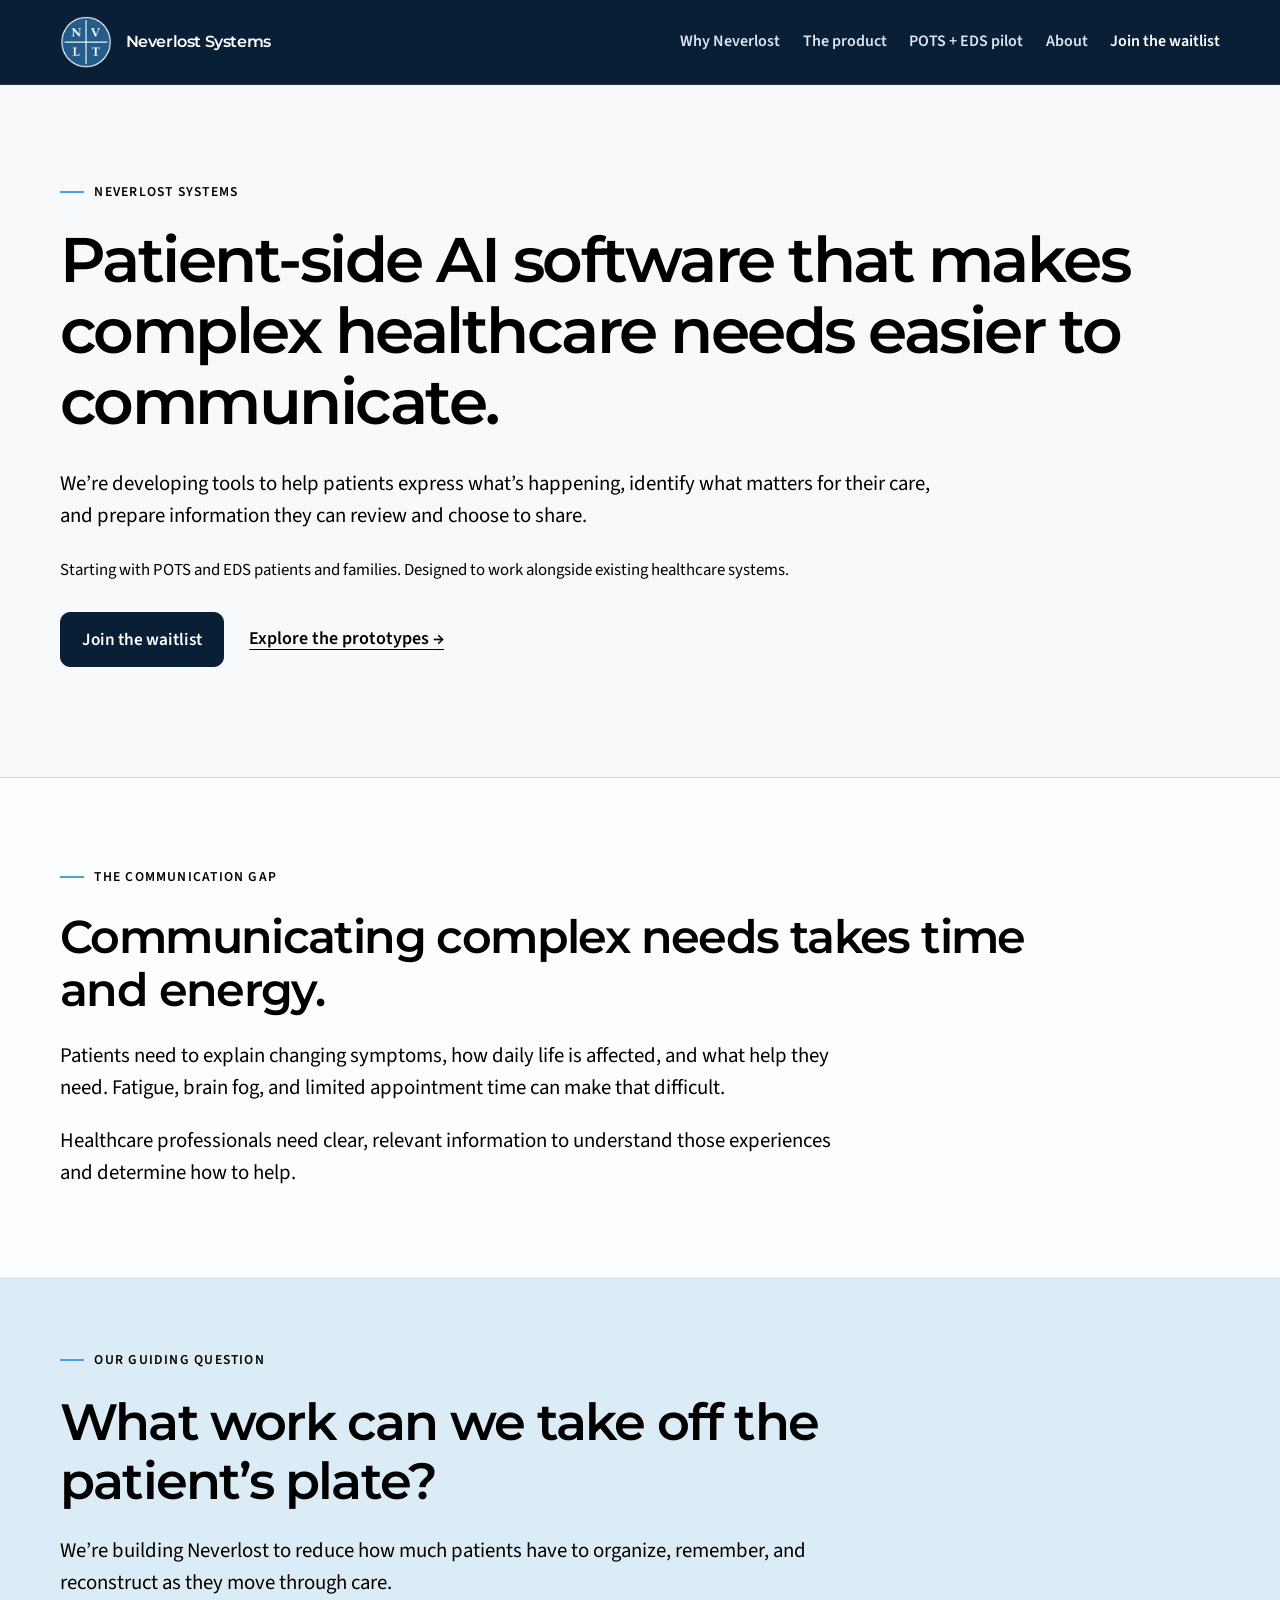
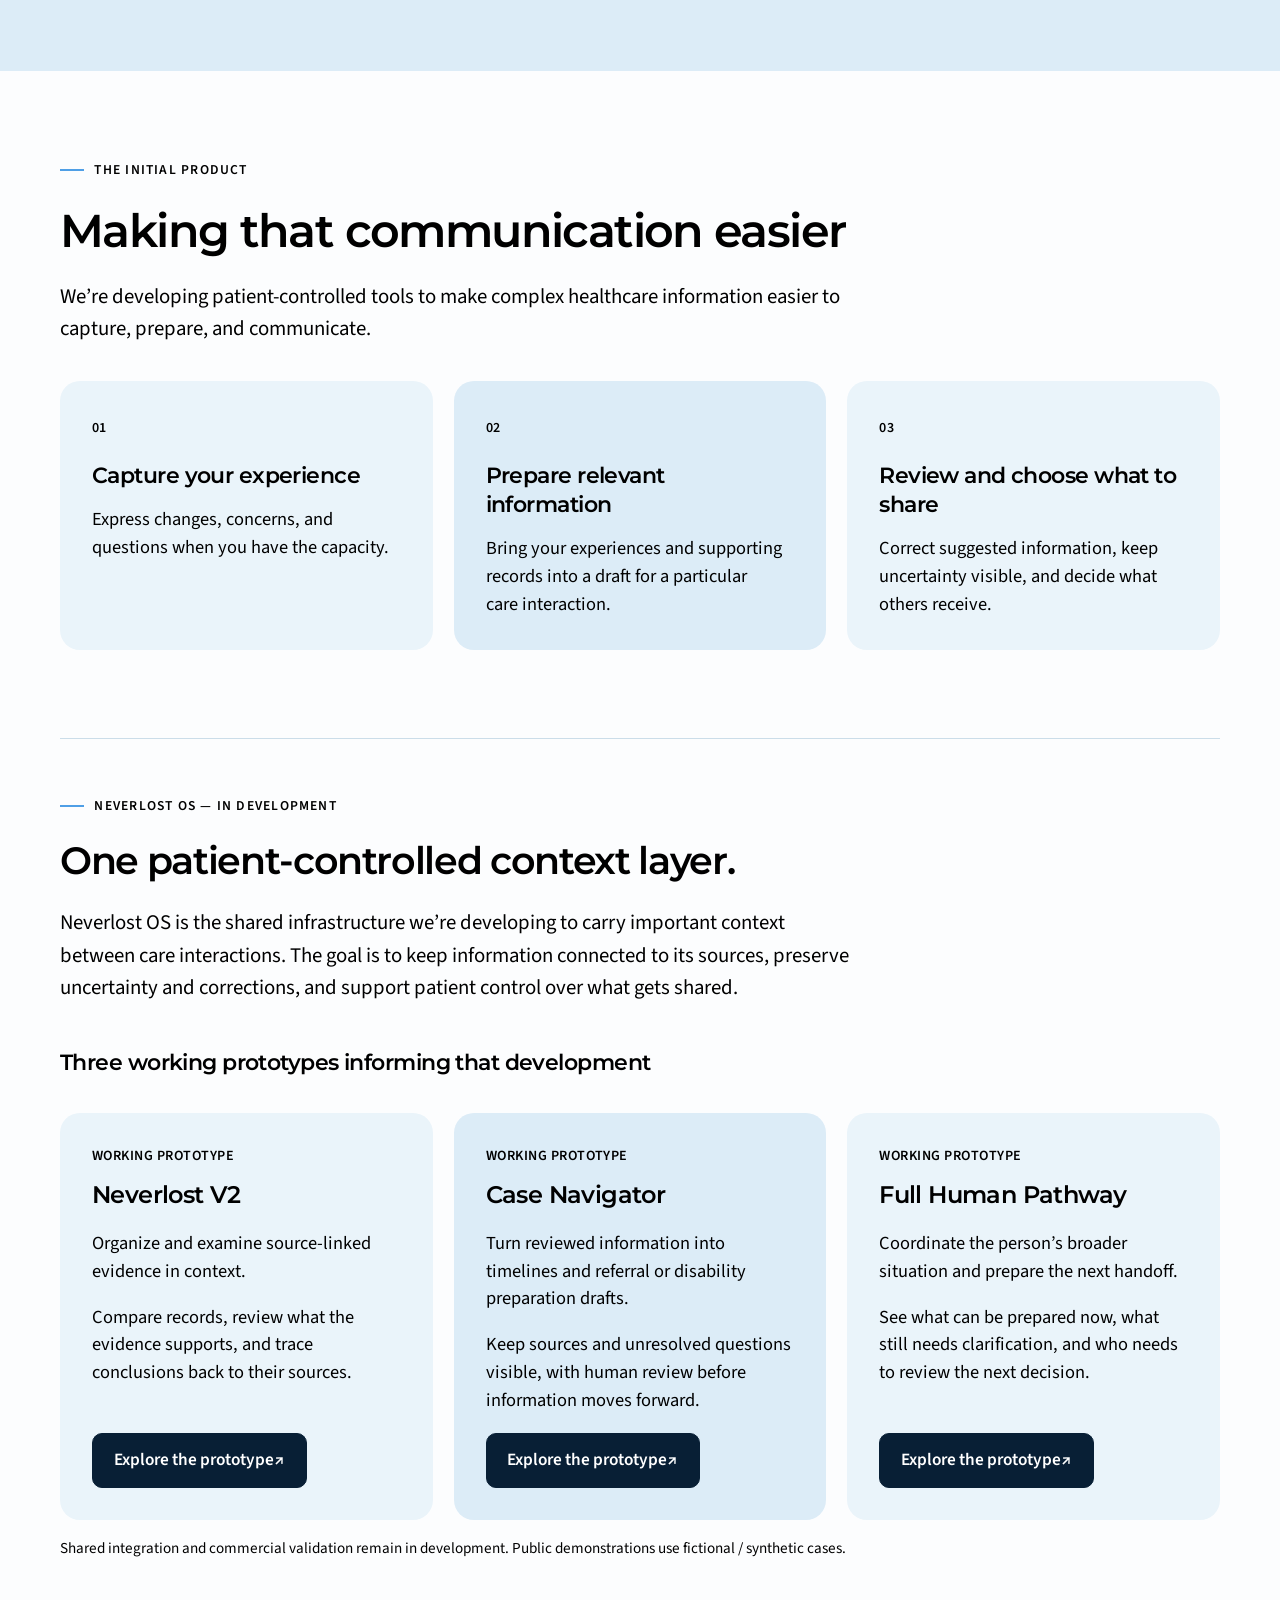
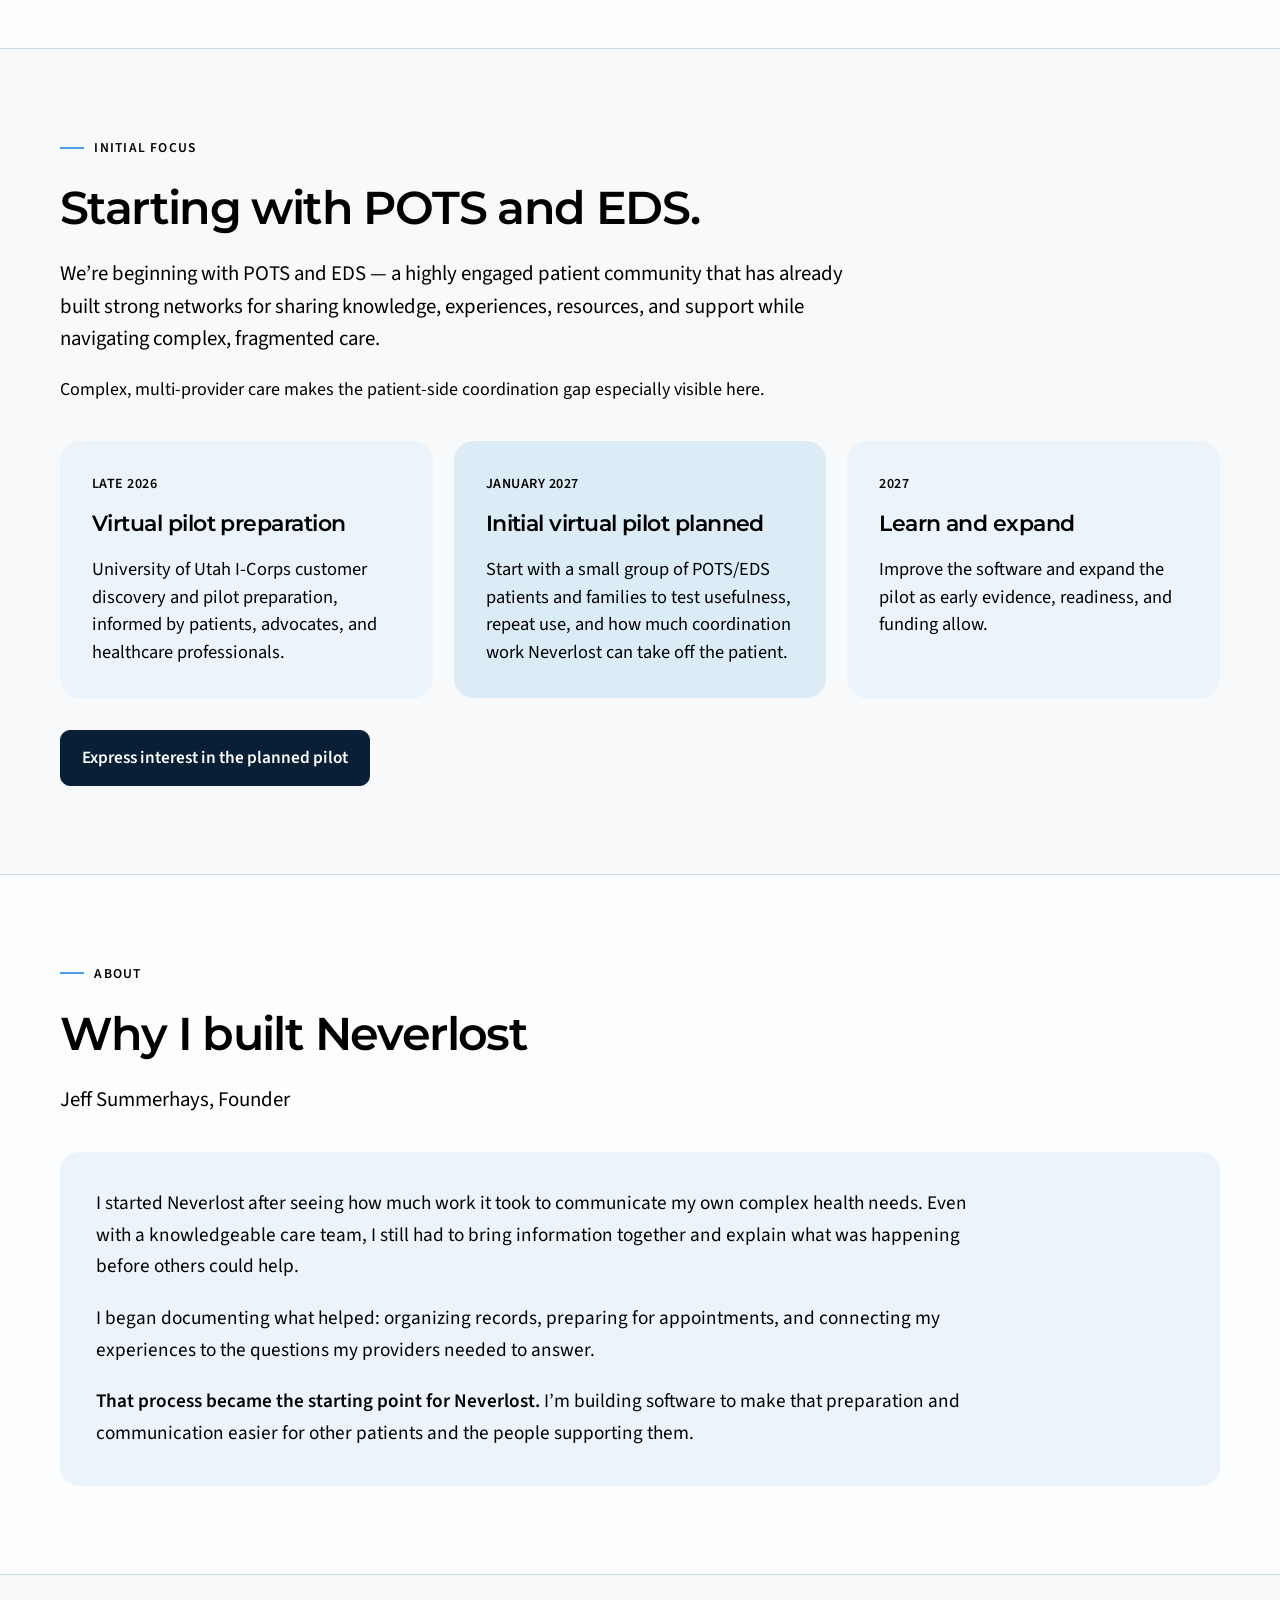
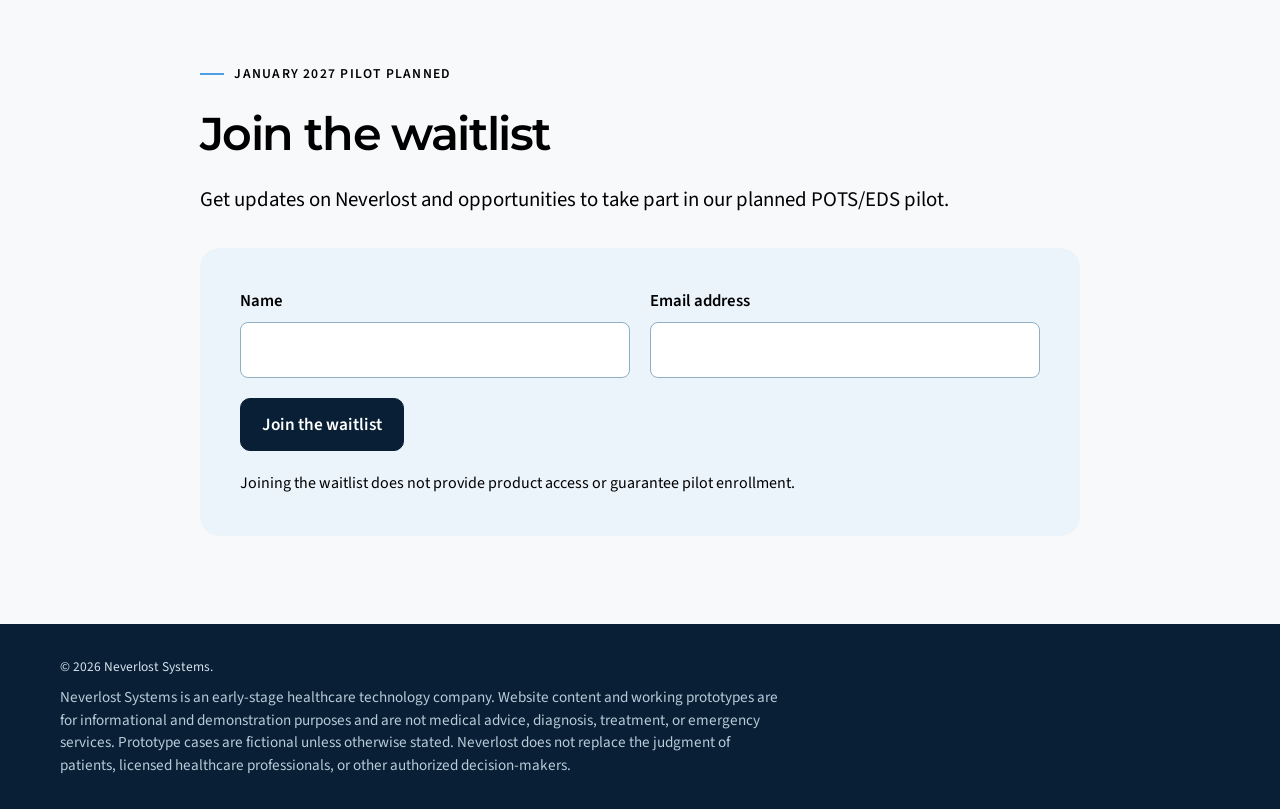
==== commit 5231c4a6: "Clarify patient communication and simplify waitlist signup" ====
--- a/index.html
+++ b/index.html
@@ -3,19 +3,19 @@
 <head>
   <meta charset="utf-8">
   <meta name="viewport" content="width=device-width, initial-scale=1">
-  <meta name="description" content="Neverlost Systems is developing AI-assisted software to take on more of the work of coordinating complex care, starting with POTS and EDS patients and families.">
+  <meta name="description" content="Neverlost Systems is developing patient-side AI software to make complex healthcare needs easier to communicate, starting with POTS and EDS patients and families.">
   <title>Neverlost Systems | Patient-Side Healthcare Infrastructure</title>
 
   <link rel="canonical" href="https://neverlostsystems.com/">
   <meta property="og:title" content="Neverlost Systems | Patient-Side Healthcare Infrastructure">
-  <meta property="og:description" content="Patient-side software designed to take on more of the work of coordinating complex care. Starting with POTS and EDS.">
+  <meta property="og:description" content="Patient-side AI software that makes complex healthcare needs easier to communicate. Starting with POTS and EDS.">
   <meta property="og:type" content="website">
   <meta property="og:url" content="https://neverlostsystems.com/">
   <meta property="og:image" content="https://neverlost-case-navigator.vercel.app/brand/nvlt-youtube-logo.png">
   <meta property="og:image:alt" content="Neverlost Systems NVLT logo">
   <meta name="twitter:card" content="summary">
   <meta name="twitter:title" content="Neverlost Systems | Patient-Side Healthcare Infrastructure">
-  <meta name="twitter:description" content="Patient-side software designed to take on more of the work of coordinating complex care. Starting with POTS and EDS.">
+  <meta name="twitter:description" content="Patient-side AI software that makes complex healthcare needs easier to communicate. Starting with POTS and EDS.">
   <meta name="twitter:image" content="https://neverlost-case-navigator.vercel.app/brand/nvlt-youtube-logo.png">
 
   <!-- Google tag (gtag.js) -->
@@ -49,7 +49,7 @@
         <a href="#initial-product">The product</a>
         <a href="#advocacy">POTS + EDS pilot</a>
         <a href="#about">About</a>
-        <a href="#early-access">Join Early Access</a>
+        <a href="#early-access">Join the waitlist</a>
       </nav>
     </div>
   </header>
@@ -59,34 +59,20 @@
       <div class="container hero-grid">
         <div class="hero-copy">
           <p class="eyebrow">Neverlost Systems</p>
-          <h1>Patient-side software that takes on more of the work of coordinating complex care.</h1>
-          <p class="hero-lede">We’re developing AI-assisted tools to help patients and advocates bring relevant information together, prepare for care, and keep follow-up moving—with less for patients to organize, reconstruct, and explain.</p>
-<p class="hero-focus">Starting with POTS and EDS patients, families, and advocates.</p>
-          <div class="hero-actions"><a class="button button-primary" href="#early-access">Join Early Access</a><a class="text-link" href="#initial-product">Explore what we’re building <span aria-hidden="true">→</span></a></div>
+          <h1>Patient-side AI software that makes complex healthcare needs easier to communicate.</h1>
+          <p class="hero-lede">We’re developing tools to help patients express what’s happening, identify what matters for their care, and prepare information they can review and choose to share.</p>
+          <p class="hero-focus">Starting with POTS and EDS patients and families. Designed to work alongside existing healthcare systems.</p>
+          <div class="hero-actions"><a class="button button-primary" href="#early-access">Join the waitlist</a><a class="text-link" href="#live-demos">Explore the prototypes <span aria-hidden="true">→</span></a></div>
         </div>
       </div>
     </section>
 
     <section id="encounter-problem" class="section section-muted">
       <div class="container narrow">
-        <p class="eyebrow">The patient-side coordination gap</p>
-        <h2>Patients shouldn’t have to start their story over at every appointment.</h2>
-        <p class="section-lede">Connecting records, providers, treatments, and follow-up requires time and knowledge that patients and families often have the least capacity to spare. That work competes with the energy and concentration they need to manage their symptoms.</p>
-        <h3 class="comparison-title">Two perspectives. One appointment.</h3>
-
-        <p class="illustration-note">An illustration of the shared information need.</p>
-        <div class="perspective-grid">
-          <article class="perspective-card">
-            <p class="perspective-label">The patient is thinking</p>
-            <blockquote>“I need you to understand two years of problems, symptoms, changes, and what I’ve already tried.”</blockquote>
-          </article>
-          <article class="perspective-card">
-            <p class="perspective-label">The provider is thinking</p>
-            <blockquote>“I need to understand two years of problems, symptoms, changes, and what’s already been done.”</blockquote>
-          </article>
-        </div>
-
-        <p class="section-lede encounter-summary">Carry the larger story forward, prepare what matters for the appointment, and keep the deeper context available when it is needed.</p>
+        <p class="eyebrow">The communication gap</p>
+        <h2>Communicating complex needs takes time and energy.</h2>
+        <p class="section-lede">Patients need to explain changing symptoms, how daily life is affected, and what help they need. Fatigue, brain fog, and limited appointment time can make that difficult.</p>
+        <p class="section-lede">Healthcare professionals need clear, relevant information to understand those experiences and determine how to help.</p>
       </div>
     </section>
 
@@ -99,33 +85,30 @@
 
     <section id="initial-product" class="section" aria-labelledby="product-title">
       <div class="container"><p class="eyebrow">The initial product</p>
-        <h2 id="product-title">The initial product we’re building.</h2>
-        <p class="section-lede">Initially delivered through our advocacy setting, Neverlost will focus on care preparation, preserving context, and follow-up.</p>
+        <h2 id="product-title">Making that communication easier</h2>
+        <p class="section-lede">We’re developing patient-controlled tools to make complex healthcare information easier to capture, prepare, and communicate.</p>
         <div class="capability-grid">
-          <article class="capability-card"><span class="card-index" aria-hidden="true">01</span><h3>Connected care picture</h3><p>Bring relevant records, priorities, and open questions together.</p></article>
-          <article class="capability-card"><span class="card-index" aria-hidden="true">02</span><h3>Appointment preparation</h3><p>Prepare talking points and source-linked information for review.</p></article>
-          <article class="capability-card"><span class="card-index" aria-hidden="true">03</span><h3>Follow-up</h3><p>Keep unresolved issues, next steps, owners, and important dates visible.</p></article>
+          <article class="capability-card"><span class="card-index" aria-hidden="true">01</span><h3>Capture your experience</h3><p>Express changes, concerns, and questions when you have the capacity.</p></article>
+          <article class="capability-card"><span class="card-index" aria-hidden="true">02</span><h3>Prepare relevant information</h3><p>Bring your experiences and supporting records into a draft for a particular care interaction.</p></article>
+          <article class="capability-card"><span class="card-index" aria-hidden="true">03</span><h3>Review and choose what to share</h3><p>Correct suggested information, keep uncertainty visible, and decide what others receive.</p></article>
         </div>
       </div>
     </section>
 
     <section id="neverlost-os" class="section section-muted">
       <div class="container">
-        <p class="eyebrow">Working prototypes</p>
-        <h2>Software built for complex care.</h2>
-        <p class="section-lede">Our working prototypes are helping us develop and test these workflows.</p>
-
-
-
-
-
+        <p class="eyebrow">Neverlost OS — In Development</p>
+        <h2>One patient-controlled context layer.</h2>
+        <p class="section-lede">Neverlost OS is the shared infrastructure we’re developing to carry important context between care interactions. The goal is to keep information connected to its sources, preserve uncertainty and corrections, and support patient control over what gets shared.</p>
+
+        <h3 id="live-demos" class="prototype-heading">Three working prototypes informing that development</h3>
         <div class="product-grid os-app-grid">
           <article class="product-card">
             <p class="product-status">Working prototype</p>
             <h3>Neverlost V2</h3>
             <p>Organize and examine source-linked evidence in context.</p>
             <p>Compare records, review what the evidence supports, and trace conclusions back to their sources.</p>
-            <a class="button button-primary" href="https://neverlost-v1-portfolio.vercel.app/v2" target="_blank" rel="noreferrer">Open Neverlost V2 <span aria-hidden="true">↗</span></a>
+            <a class="button button-primary" href="https://neverlost-v1-portfolio.vercel.app/v2" target="_blank" rel="noreferrer" aria-label="Explore the Neverlost V2 prototype">Explore the prototype <span aria-hidden="true">↗</span></a>
           </article>
 
           <article class="product-card">
@@ -133,7 +116,7 @@
             <h3>Case Navigator</h3>
             <p>Turn reviewed information into timelines and referral or disability preparation drafts.</p>
             <p>Keep sources and unresolved questions visible, with human review before information moves forward.</p>
-            <a class="button button-primary" href="https://neverlost-case-navigator.vercel.app/" target="_blank" rel="noreferrer">Open Case Navigator <span aria-hidden="true">↗</span></a>
+            <a class="button button-primary" href="https://neverlost-case-navigator.vercel.app/" target="_blank" rel="noreferrer" aria-label="Explore the Case Navigator prototype">Explore the prototype <span aria-hidden="true">↗</span></a>
           </article>
 
           <article class="product-card">
@@ -141,16 +124,11 @@
             <h3>Full Human Pathway</h3>
             <p>Coordinate the person’s broader situation and prepare the next handoff.</p>
             <p>See what can be prepared now, what still needs clarification, and who needs to review the next decision.</p>
-            <a class="button button-primary" href="https://neverlost-full-human-pathway.vercel.app/" target="_blank" rel="noreferrer">See how it works <span aria-hidden="true">↗</span></a>
-          </article>
-        </div>
-
-        <div class="os-foundation" aria-label="Neverlost OS shared patient-side infrastructure layer">
-          <h3>Neverlost OS — In Development</h3>
-          <p>The shared patient-side infrastructure being developed to connect Neverlost software and carry reviewed context across the care journey.</p>
-        </div>
-
-        <p class="prototype-note">Public demonstrations use fictional / synthetic cases.</p>
+            <a class="button button-primary" href="https://neverlost-full-human-pathway.vercel.app/" target="_blank" rel="noreferrer" aria-label="Explore the Full Human Pathway prototype">Explore the prototype <span aria-hidden="true">↗</span></a>
+          </article>
+        </div>
+
+        <p class="prototype-note">Shared integration and commercial validation remain in development. Public demonstrations use fictional / synthetic cases.</p>
       </div>
     </section>
 
@@ -187,38 +165,25 @@
       <div class="container">
         <p class="eyebrow">About</p>
         <h2 id="about-title">Why I built Neverlost</h2>
-        <div class="founder-story-grid">
-          <article class="founder-story-card">
-            <p class="story-label">I began with a question</p>
-            <h3>What happened to me?</h3>
-            <p>As my own health situation became more complicated, I spent years trying to understand it. Eventually, more people began holding different pieces of the answer.</p>
-          </article>
-          <article class="founder-story-card">
-            <p class="story-label">The problem changed</p>
-            <h3>What would it look like if the context carried forward?</h3>
-            <p>Every new provider, system, application, insurance question, or major decision could require some version of the story to be reconstructed again.</p>
-            <p>The question became larger than my own case.</p>
-          </article>
-        </div>
-        <div class="founder-story-outcome">
-          <h3>That process became the starting point for Neverlost.</h3>
-          <p>I began documenting what helped move my care forward and turning those processes into workflows and software. The goal is to reduce how much someone has to prepare before support becomes useful.</p>
+        <p class="section-lede">Jeff Summerhays, Founder</p>
+        <div class="founder-story">
+          <p>I started Neverlost after seeing how much work it took to communicate my own complex health needs. Even with a knowledgeable care team, I still had to bring information together and explain what was happening before others could help.</p>
+          <p>I began documenting what helped: organizing records, preparing for appointments, and connecting my experiences to the questions my providers needed to answer.</p>
+          <p><strong>That process became the starting point for Neverlost.</strong> I’m building software to make that preparation and communication easier for other patients and the people supporting them.</p>
         </div>
       </div>
     </section>
 
     <section id="early-access" class="section section-muted contact-section" aria-labelledby="early-access-title">
       <span id="contact" class="legacy-anchor" aria-hidden="true"></span>
-      <div class="container partnership-intro">
+      <div class="container waitlist-intro">
         <p class="eyebrow">January 2027 pilot planned</p>
-        <h2 id="early-access-title">Join Early Access or Collaborate</h2>
-        <p class="section-lede">We’re planning an initial virtual POTS/EDS advocacy pilot for January 2027. Join the early-access list if you’re interested in participating or receiving updates.</p>
-        <p class="signup-expectation">Early-access registration does not guarantee pilot enrollment.</p>
-        <p class="collaboration-note">Healthcare professional, advocate, or researcher? <a href="mailto:jeff@neverlostsystems.com">Contact us about collaboration.</a></p>
-      </div>
-      <div class="container contact-card">
-        <form id="early-access-form" class="early-access-form" action="https://formsubmit.co/jeff@neverlostsystems.com" method="POST" aria-labelledby="early-access-title" aria-describedby="early-access-note">
-          <input type="hidden" name="_subject" value="Neverlost Systems early access">
+        <h2 id="early-access-title">Join the waitlist</h2>
+        <p class="section-lede">Get updates on Neverlost and opportunities to take part in our planned POTS/EDS pilot.</p>
+      </div>
+      <div class="container contact-card waitlist-card">
+        <form id="early-access-form" class="early-access-form" action="https://formsubmit.co/jeff@neverlostsystems.com" method="POST" aria-labelledby="early-access-title" aria-describedby="waitlist-expectation">
+          <input type="hidden" name="_subject" value="Neverlost Systems waitlist">
           <input type="hidden" name="_template" value="table">
           <div class="form-honeypot" aria-hidden="true">
             <label>Leave this field empty<input type="text" name="_honey" tabindex="-1" autocomplete="off"></label>
@@ -227,25 +192,12 @@
             <label for="early-access-name">Name
               <input id="early-access-name" type="text" name="name" autocomplete="name" maxlength="150" required>
             </label>
-            <label for="early-access-email">Email
+            <label for="early-access-email">Email address
               <input id="early-access-email" type="email" name="email" autocomplete="email" maxlength="254" required>
             </label>
           </div>
-          <label for="early-access-role">Role / relationship <span class="optional-label">(optional)</span>
-            <select id="early-access-role" name="role">
-              <option value="">Select a role</option>
-              <option>Patient</option>
-              <option>Family member / caregiver</option>
-              <option>Advocate</option>
-              <option>Provider</option>
-              <option>Other</option>
-            </select>
-          </label>
-          <label for="early-access-interest">What interests you about Neverlost? <span class="optional-label">(optional)</span>
-            <textarea id="early-access-interest" name="interest" rows="4" maxlength="3000"></textarea>
-          </label>
-          <p id="early-access-note" class="form-note">Please do not submit sensitive medical information through this form.</p>
-          <button class="button button-primary" type="submit">Join Early Access</button>
+          <button class="button button-primary" type="submit">Join the waitlist</button>
+          <p id="waitlist-expectation" class="signup-expectation">Joining the waitlist does not provide product access or guarantee pilot enrollment.</p>
         </form>
       </div>
     </section>
@@ -253,7 +205,6 @@
   <footer class="site-footer">
     <div class="container footer-wrap">
       <p>© <span id="year"></span> Neverlost Systems.</p>
-      <p>Questions or collaboration: <a href="mailto:jeff@neverlostsystems.com">jeff@neverlostsystems.com</a></p>
       <p class="footer-disclaimer">Neverlost Systems is an early-stage healthcare technology company. Website content and working prototypes are for informational and demonstration purposes and are not medical advice, diagnosis, treatment, or emergency services. Prototype cases are fictional unless otherwise stated. Neverlost does not replace the judgment of patients, licensed healthcare professionals, or other authorized decision-makers.</p>
     </div>
   </footer>
--- a/positioning.css
+++ b/positioning.css
@@ -5,7 +5,7 @@
 @font-face { font-family: 'Source Sans 3'; src: url('assets/fonts/SourceSans3-600.ttf') format('truetype'); font-weight: 600 800; font-display: swap; }
 :root {
   --bg: #f7f9fb; --surface: #fcfdfe; --surface-muted: #eaf4fa;
-  --text: #172635; --text-muted: #354f63; --line: #cbdde9;
+  --text: #000000; --text-muted: #000000; --line: #cbdde9;
   --brand: #21608d; --brand-dark: #174969; --dark: #081f35;
   --deck-page: #f7f9fb; --deck-panel: #eaf4fa; --deck-panel-strong: #dcecf7;
   --radius: 20px; --shadow: none; --max-width: 1160px;
@@ -22,7 +22,7 @@
 .narrow { max-width: var(--max-width); }
 .section { padding: 5.5rem 0; scroll-margin-top: 6rem; }
 .section-lede, .hero-lede { max-width: 790px; font-size: 1.3rem; color: var(--text-muted); line-height: 1.55; }
-.eyebrow { display: flex; align-items: center; gap: .65rem; font-size: .85rem; color: var(--dark); font-weight: 600; letter-spacing: .09em; margin-bottom: 1.4rem; }
+.eyebrow { display: flex; align-items: center; gap: .65rem; font-size: .85rem; color: var(--text); font-weight: 600; letter-spacing: .09em; margin-bottom: 1.4rem; }
 .eyebrow::before { content: ''; height: 2px; width: 24px; background: #4f9fe6; flex: 0 0 24px; }
 .site-header { background: #081f35; box-shadow: none; }
 .nav-toggle { background: var(--dark); color: #fff; }
@@ -38,7 +38,7 @@
 .button { border-radius: 10px; font-family: 'Source Sans 3', system-ui, sans-serif; font-weight: 600; box-shadow: none; font-size: 1.08rem; padding: .8rem 1.3rem; }
 .button-primary { background: var(--dark); color: #fff; border: 1px solid var(--dark); }
 .button-primary:hover, .button-primary:focus-visible { background: #173b58; border-color: #173b58; }
-.text-link { font-weight: 600; color: var(--dark); text-decoration-thickness: 1px; text-underline-offset: 5px; }
+.text-link { font-weight: 600; color: var(--text); text-decoration-thickness: 1px; text-underline-offset: 5px; }
 #encounter-problem { background: var(--surface); border-top: 1px solid var(--line); }
 #encounter-problem h2, #encounter-problem .eyebrow, #encounter-problem .section-lede:not(.encounter-summary) { text-align: left; margin-inline: 0; }
 #encounter-problem .perspective-grid { max-width: none; margin-inline: 0; }
@@ -47,7 +47,7 @@
 .perspective-grid { display: grid; grid-template-columns: repeat(2,minmax(0,1fr)); gap: 1.5rem; }
 .perspective-card { background: var(--deck-panel); border: 0; border-radius: var(--radius); padding: 2rem; box-shadow: none; }
 .perspective-card:nth-child(2) { background: var(--deck-panel-strong); }
-.perspective-label { color: var(--dark); font-size: .9rem; font-weight: 600; margin-bottom: 1rem; }
+.perspective-label { color: var(--text); font-size: .9rem; font-weight: 600; margin-bottom: 1rem; }
 .perspective-card blockquote { margin: 0; font-family: 'Source Sans 3',sans-serif; color: var(--text); font-size: 1.5rem; line-height: 1.45; font-weight: 400; }
 #encounter-problem .encounter-summary { background: transparent; color: var(--text-muted); font-family: "Source Sans 3",sans-serif; border-radius: 0; max-width: 900px; text-align: left; letter-spacing: normal; border-top: 1px solid var(--line); margin: 1.8rem 0 0; padding-top: 1.5rem; font-size: 1.15rem; }
 #guiding-question { background: var(--deck-panel-strong); padding: 4.5rem 0; }
@@ -58,7 +58,7 @@
 .capability-card, .product-card, .roadmap-card { min-width: 0; padding: 2rem; border: 0; border-radius: var(--radius); background: var(--deck-panel); box-shadow: none; }
 .capability-card:nth-child(2), .product-card:nth-child(2), .roadmap-card-highlight { background: var(--deck-panel-strong); }
 .capability-card h3 { font-size: 1.4rem; margin: 1.2rem 0 1rem; }
-.card-index, .product-status { color: var(--dark); font-size: .88rem; font-weight: 600; letter-spacing: .035em; }
+.card-index, .product-status { color: var(--text); font-size: .88rem; font-weight: 600; letter-spacing: .035em; }
 .capability-card p, .product-card > p:not(.product-status), .roadmap-card p:last-child { color: var(--text); font-size: 1.15rem; line-height: 1.5; }
 .capability-card p { margin-bottom: 0; }
 #neverlost-os { background: var(--surface); padding-top: 2rem; }
@@ -79,26 +79,16 @@
 .roadmap-card p:last-child { margin-bottom: 0; }
 .pilot-roadmap { margin-bottom: 2rem; }
 #about { background: var(--surface); color: var(--text); border-top: 1px solid var(--line); }
-#about .eyebrow { color: var(--dark); }
-.founder-story-grid { display: grid; grid-template-columns: repeat(2,minmax(0,1fr)); gap: 1.5rem; margin-top: 2.25rem; }
-.founder-story-card { background: var(--deck-panel); border-radius: var(--radius); padding: 2.25rem; }
-.founder-story-card:nth-child(2) { background: var(--deck-panel-strong); }
-.founder-story-card .story-label { color: var(--dark); font-size: .88rem; font-weight: 600; letter-spacing: .06em; text-transform: uppercase; margin-bottom: 1.2rem; }
-.founder-story-card h3 { font-size: clamp(1.4rem,2.2vw,1.75rem); line-height: 1.3; margin-bottom: 1.4rem; max-width: 460px; }
-.founder-story-card p { color: var(--text); font-size: 1.18rem; line-height: 1.6; }
-.founder-story-card p:last-child { margin-bottom: 0; }
-.founder-story-outcome { border-top: 1px solid var(--line); margin-top: 2.25rem; padding-top: 2rem; }
-.founder-story-outcome h3 { font-size: clamp(1.3rem,2vw,1.6rem); margin-bottom: 1rem; }
-.founder-story-outcome p { color: var(--text-muted); max-width: 920px; font-size: 1.2rem; margin-bottom: 0; }
+#about .eyebrow { color: var(--text); }
+.founder-story { background: var(--deck-panel); border-radius: var(--radius); padding: 2.25rem; margin-top: 2.25rem; }
+.founder-story p { max-width: 880px; color: var(--text); font-size: 1.2rem; line-height: 1.65; margin-bottom: 1.25rem; }
+.founder-story p:last-child { margin-bottom: 0; }
 @media (max-width: 760px) {
- .founder-story-grid { grid-template-columns: 1fr; }
- .founder-story-card { padding: 1.6rem; }
+ .founder-story { padding: 1.6rem; }
 }
 #early-access { background: var(--deck-page); border-top: 1px solid var(--line); }
 #early-access h2 { max-width: 100%; }
 .signup-expectation { color: var(--text-muted); font-size: 1rem; }
-.collaboration-note { margin: 1.5rem 0 2rem; font-size: 1.1rem; }
-.collaboration-note a { color: var(--brand); text-underline-offset: 3px; }
 .contact-card { padding: 2.5rem; background: var(--deck-panel); border: 0; border-radius: var(--radius); box-shadow: none; }
 .early-access-form { display: grid; gap: 1.25rem; width: 100%; max-width: 840px; }
 .form-row { display: grid; grid-template-columns: repeat(2,minmax(0,1fr)); gap: 1.25rem; }
@@ -149,3 +139,13 @@
  html { scroll-behavior: auto; }
  body:not(.labs-page) .site-header { transition: none; }
 }
+
+/* Communication-focused copy and restored public-demo anchor. */
+#encounter-problem .section-lede + .section-lede { margin-top: 1.25rem; }
+#live-demos.prototype-heading { background: transparent; margin: 2.75rem 0 0; font-size: 1.4rem; scroll-margin-top: 6rem; }
+
+/* A focused waitlist signup. */
+.waitlist-intro, .waitlist-card { max-width: 880px; }
+.waitlist-intro { margin-bottom: 2rem; }
+.waitlist-intro .section-lede { margin-bottom: 0; }
+.waitlist-card .signup-expectation { margin-bottom: 0; }
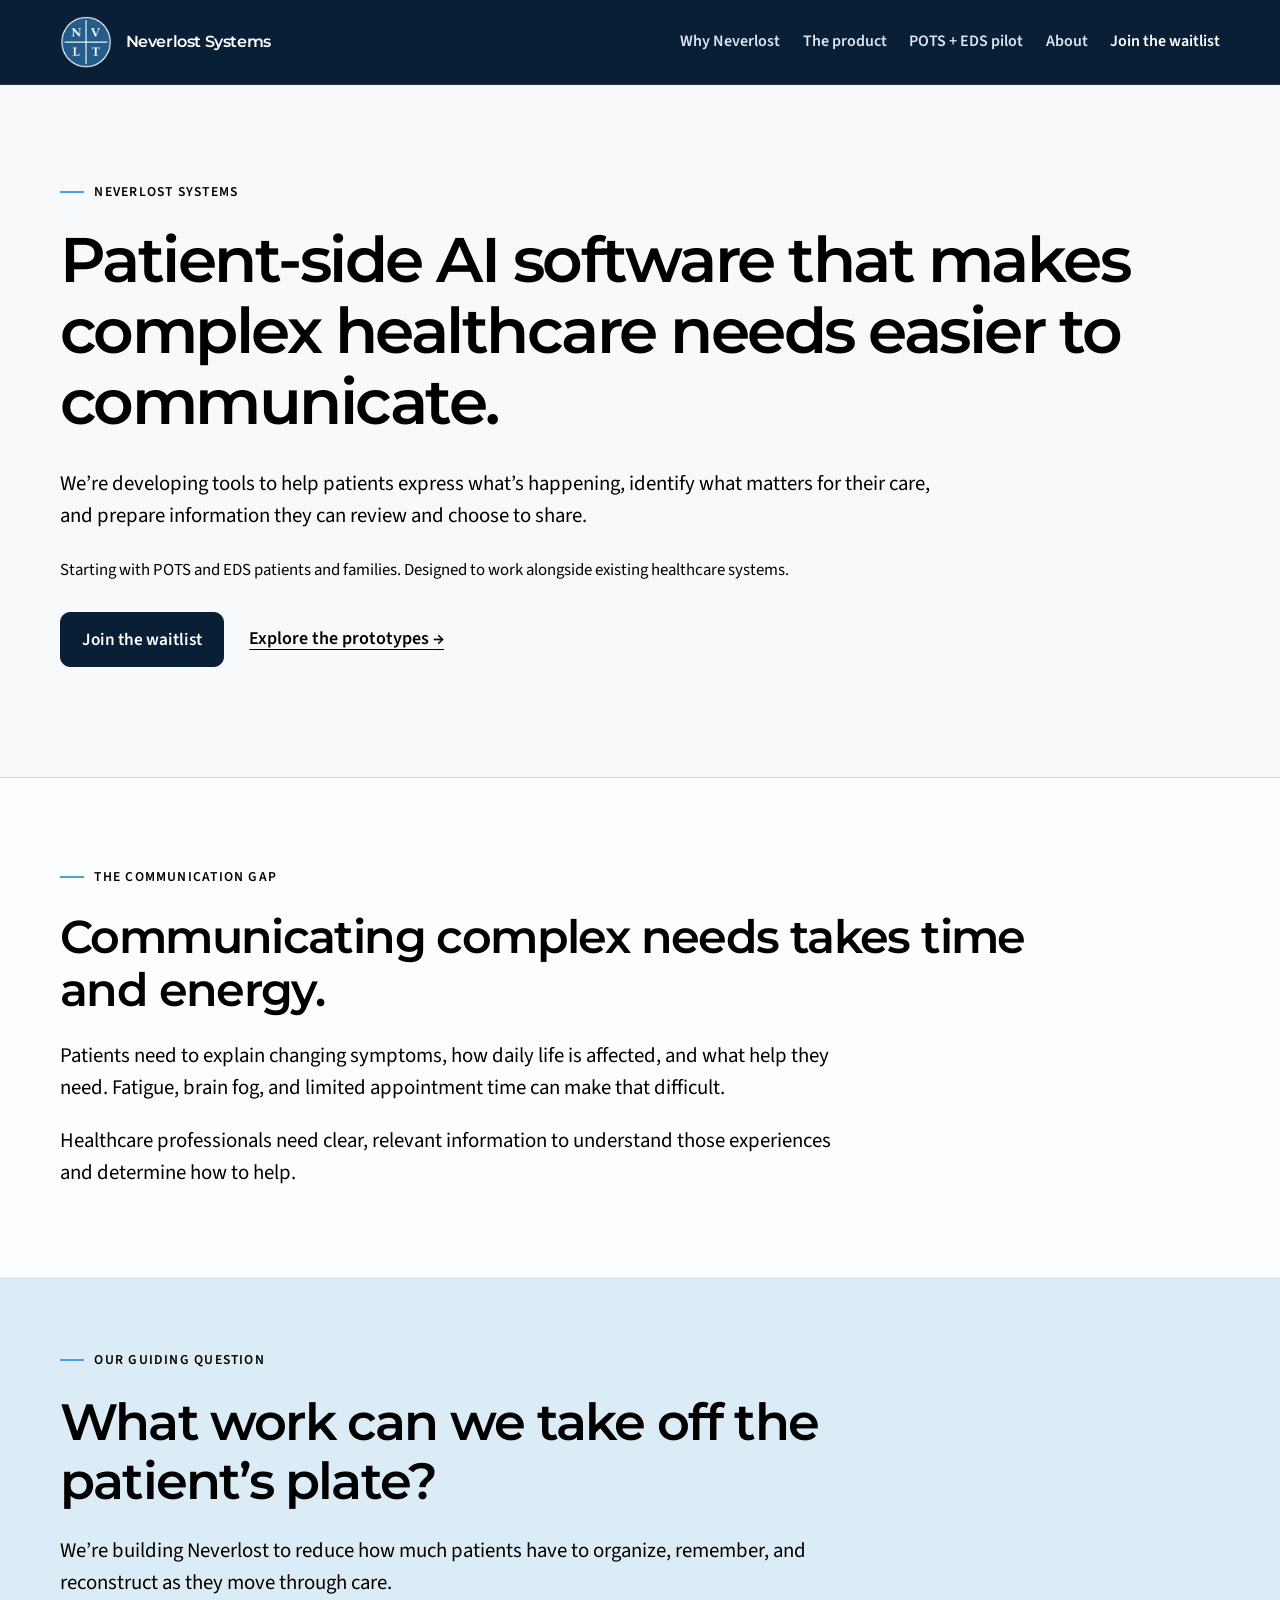
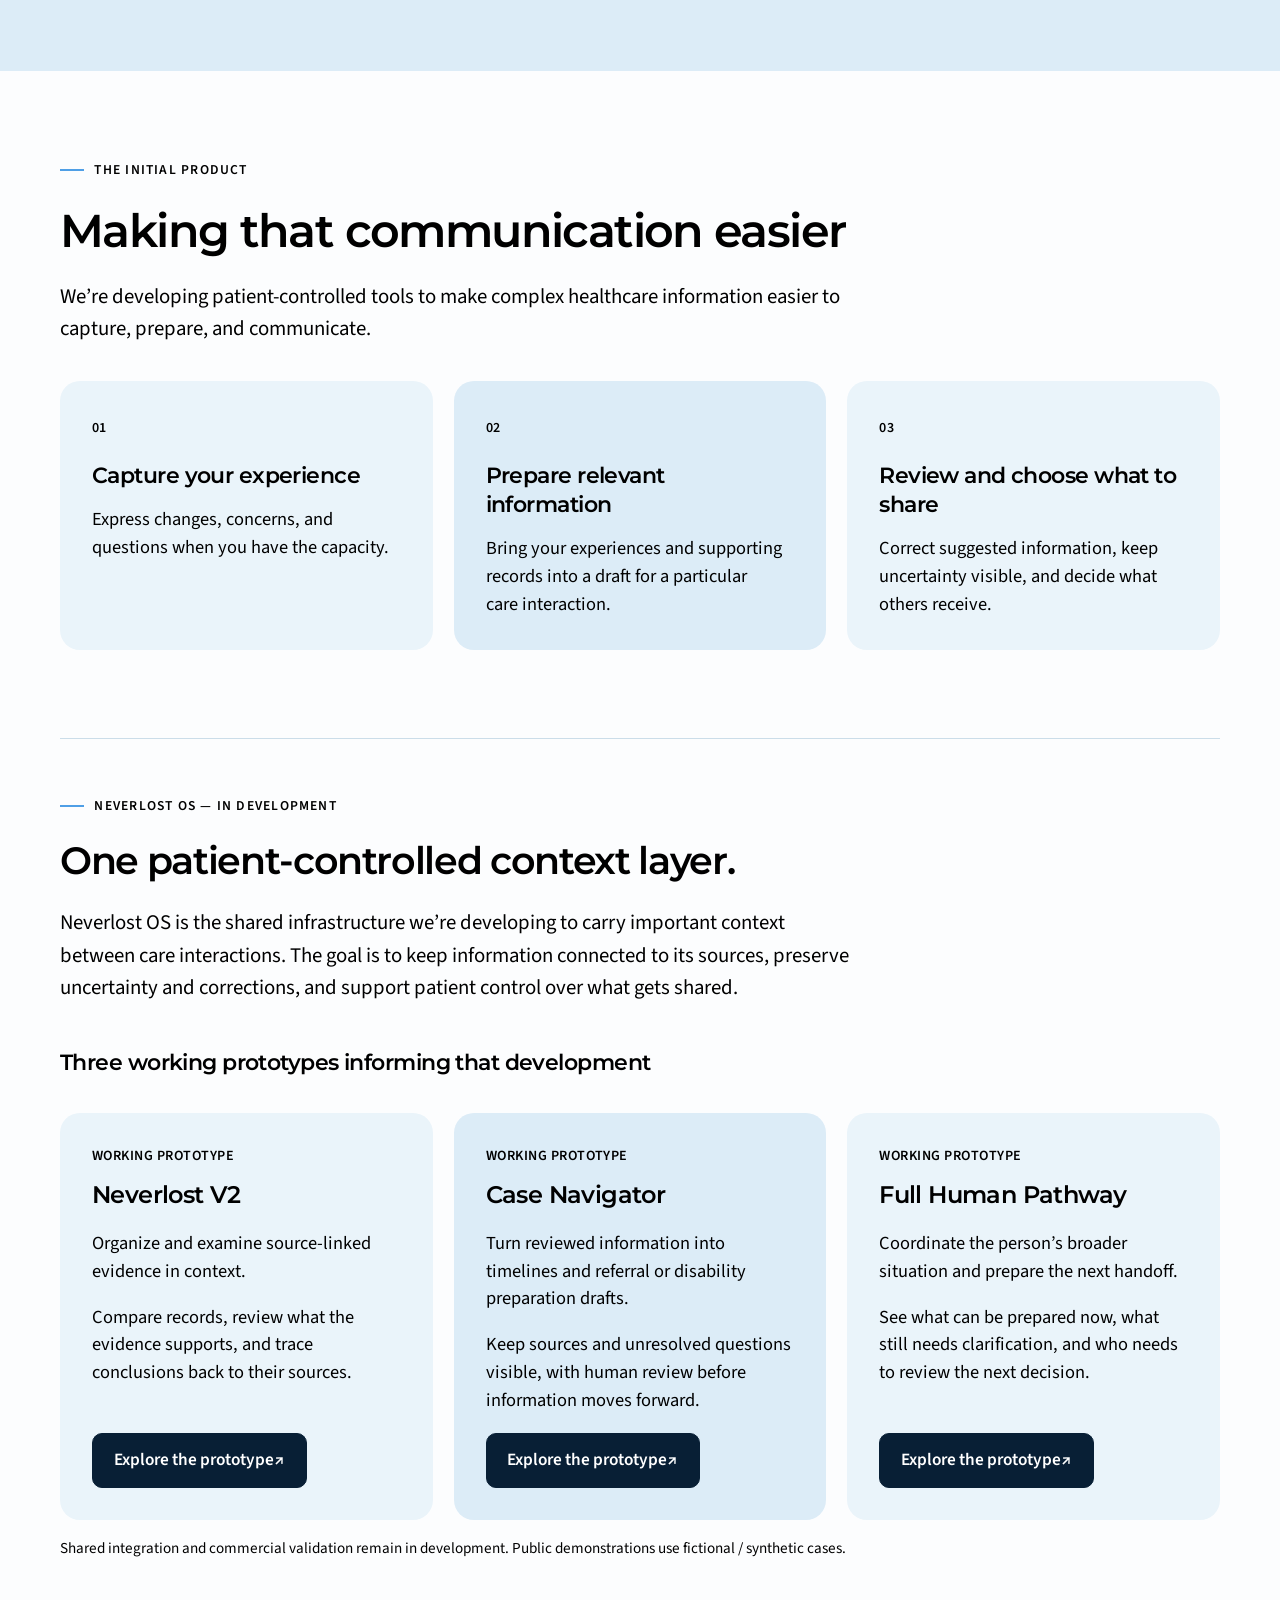
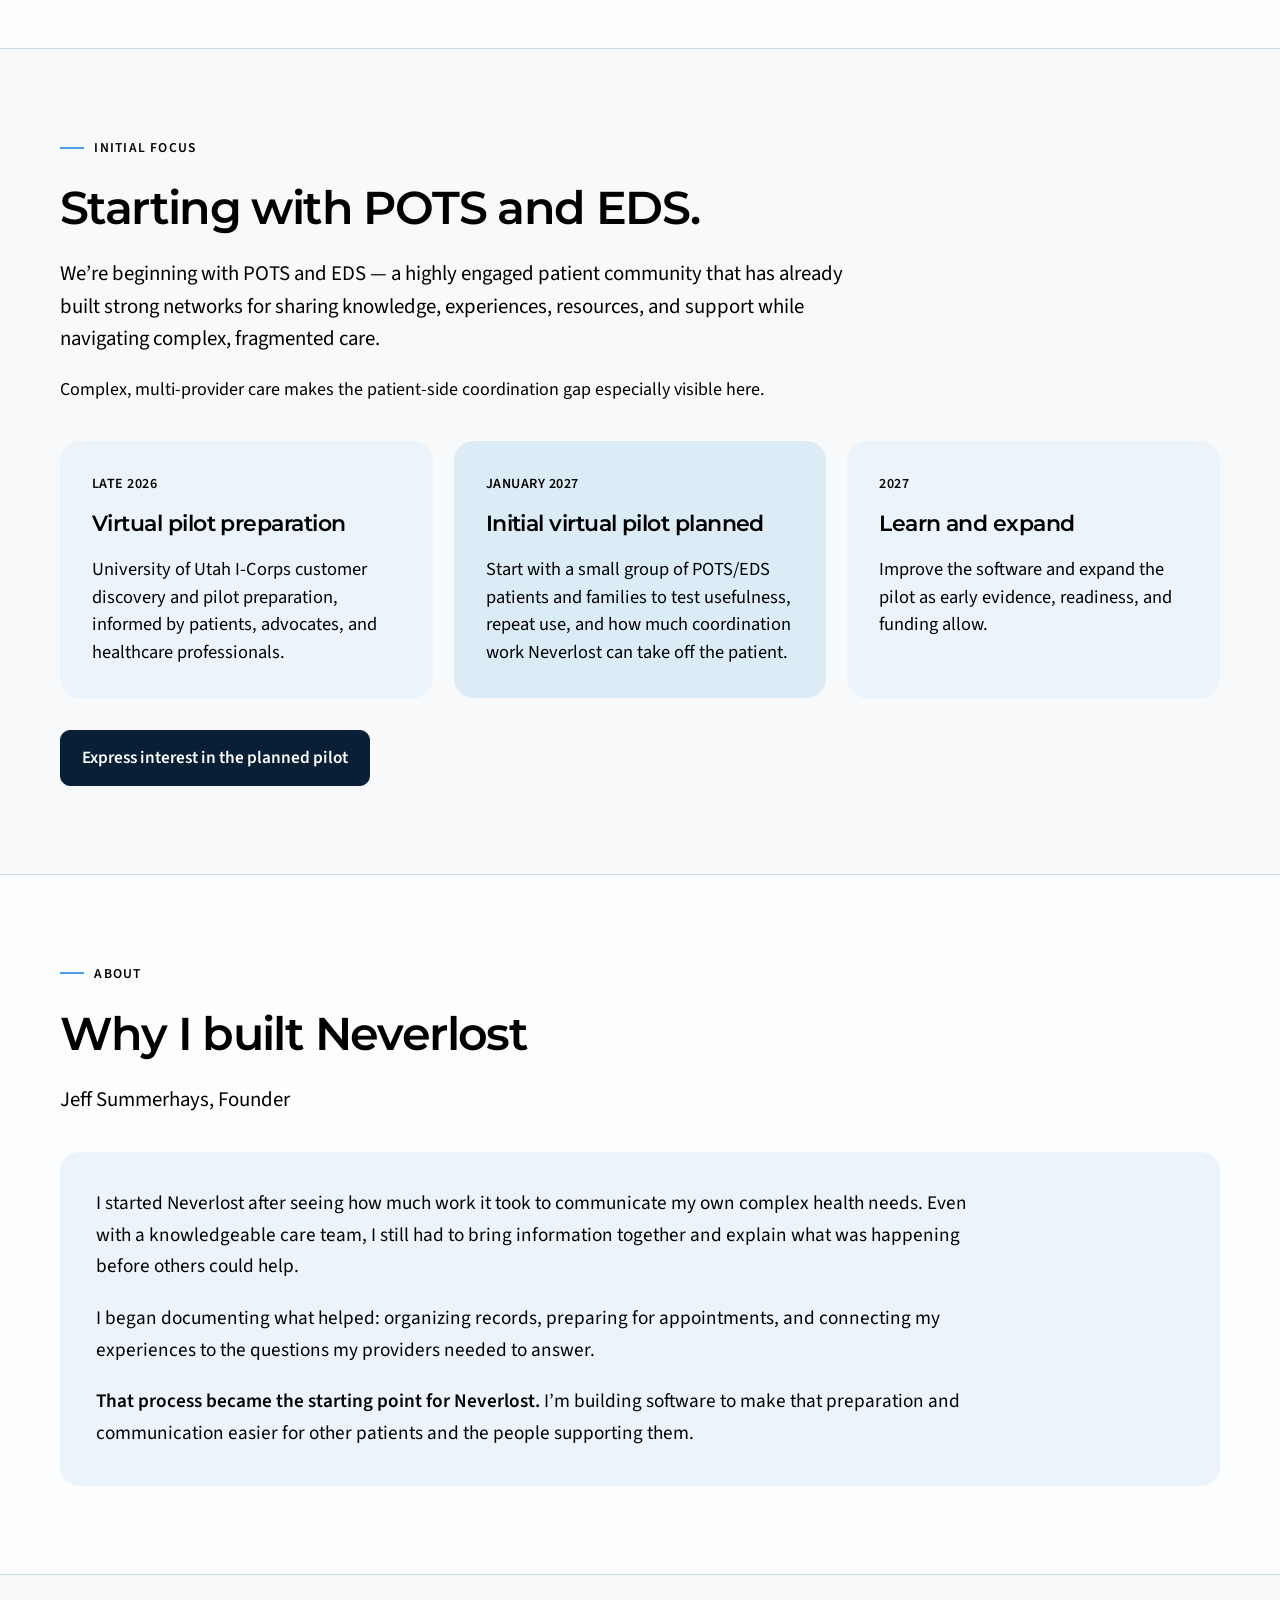
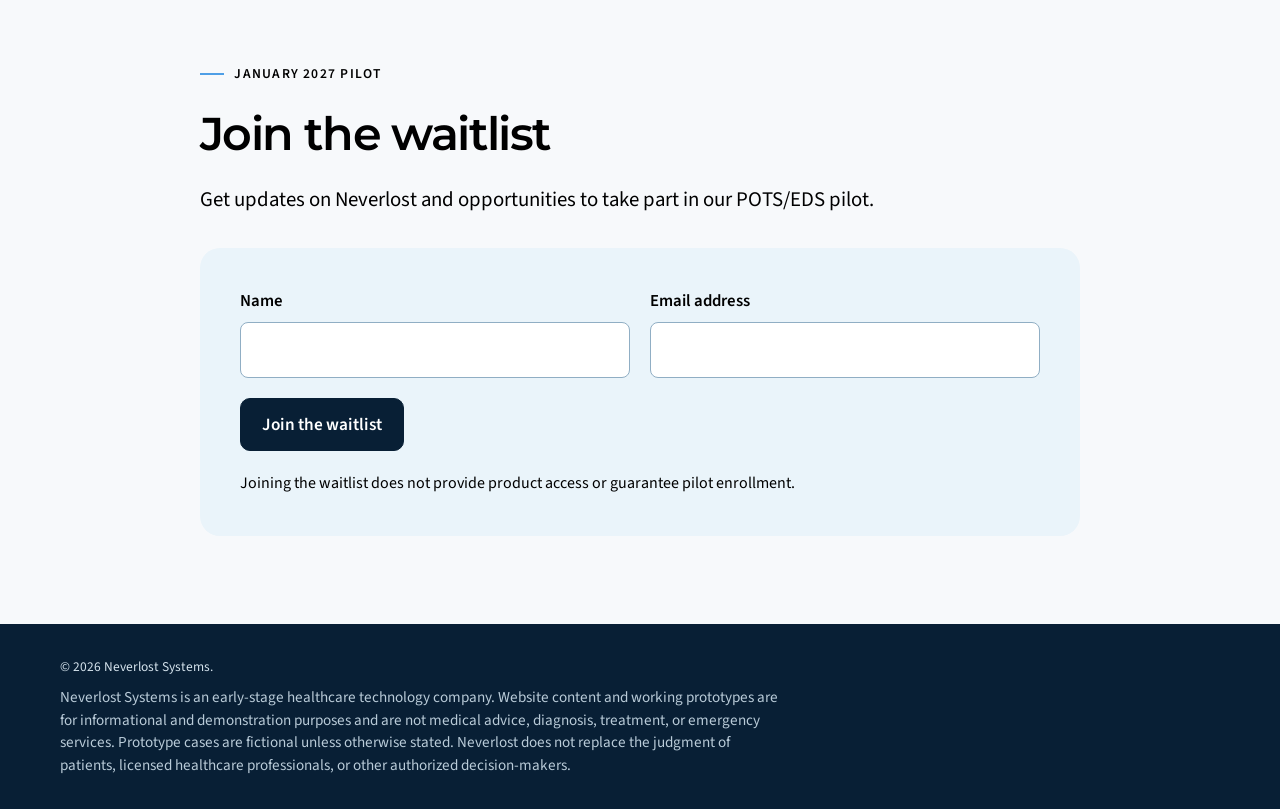
==== commit 931ed8e7: "Simplify waitlist pilot wording" ====
--- a/index.html
+++ b/index.html
@@ -177,9 +177,9 @@
     <section id="early-access" class="section section-muted contact-section" aria-labelledby="early-access-title">
       <span id="contact" class="legacy-anchor" aria-hidden="true"></span>
       <div class="container waitlist-intro">
-        <p class="eyebrow">January 2027 pilot planned</p>
+        <p class="eyebrow">January 2027 pilot</p>
         <h2 id="early-access-title">Join the waitlist</h2>
-        <p class="section-lede">Get updates on Neverlost and opportunities to take part in our planned POTS/EDS pilot.</p>
+        <p class="section-lede">Get updates on Neverlost and opportunities to take part in our POTS/EDS pilot.</p>
       </div>
       <div class="container contact-card waitlist-card">
         <form id="early-access-form" class="early-access-form" action="https://formsubmit.co/jeff@neverlostsystems.com" method="POST" aria-labelledby="early-access-title" aria-describedby="waitlist-expectation">
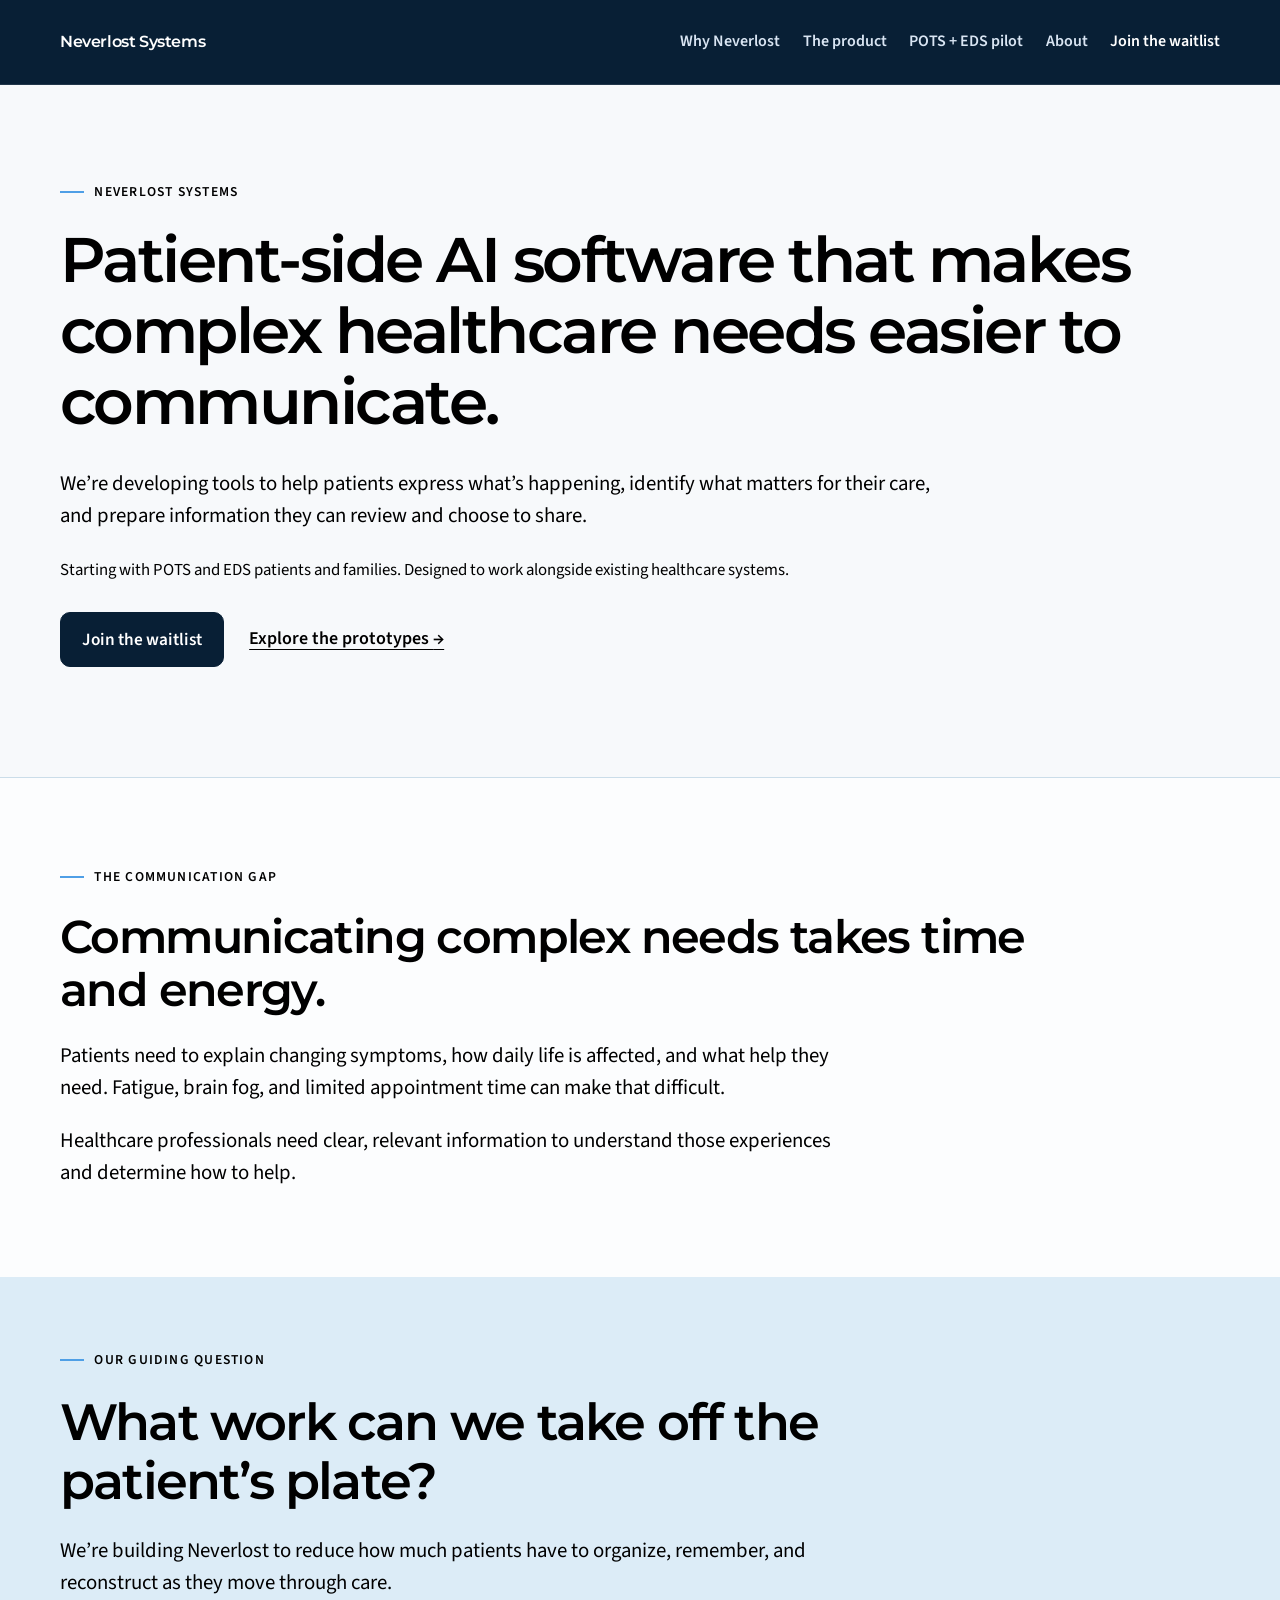
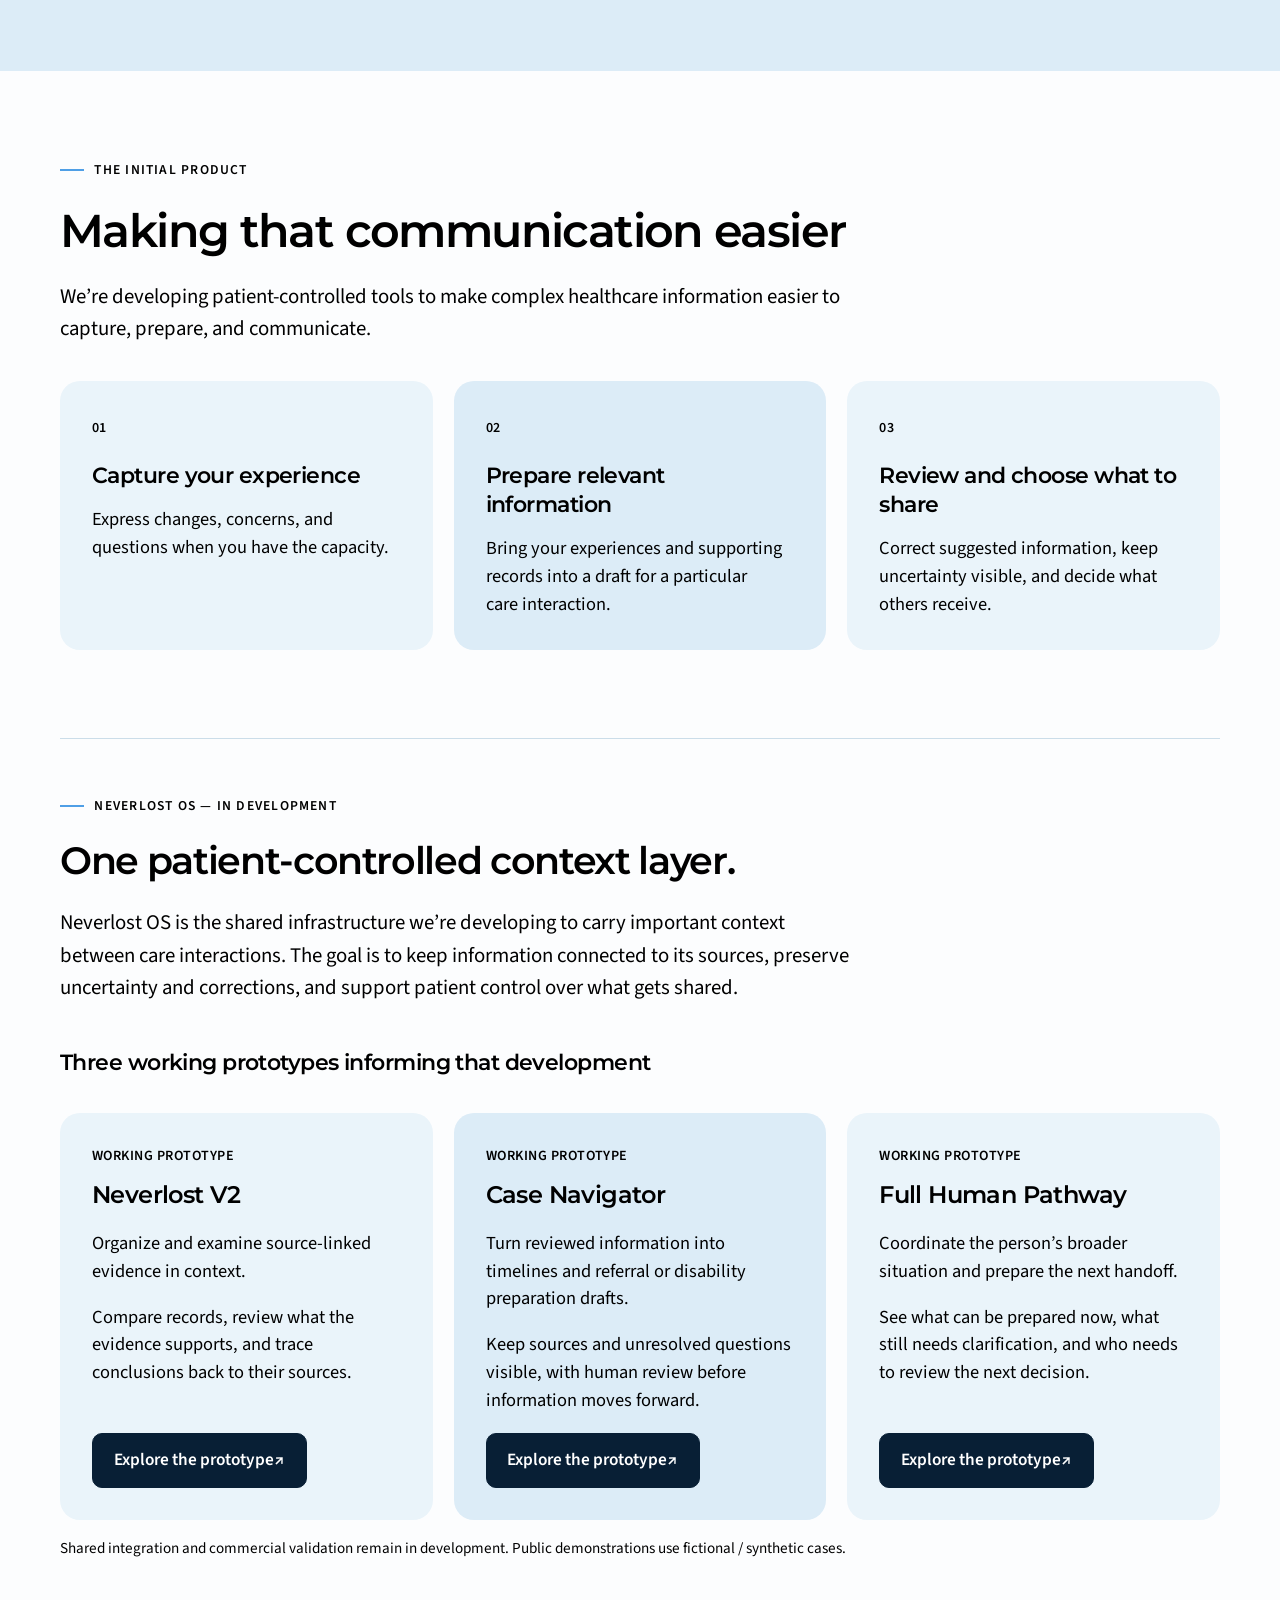
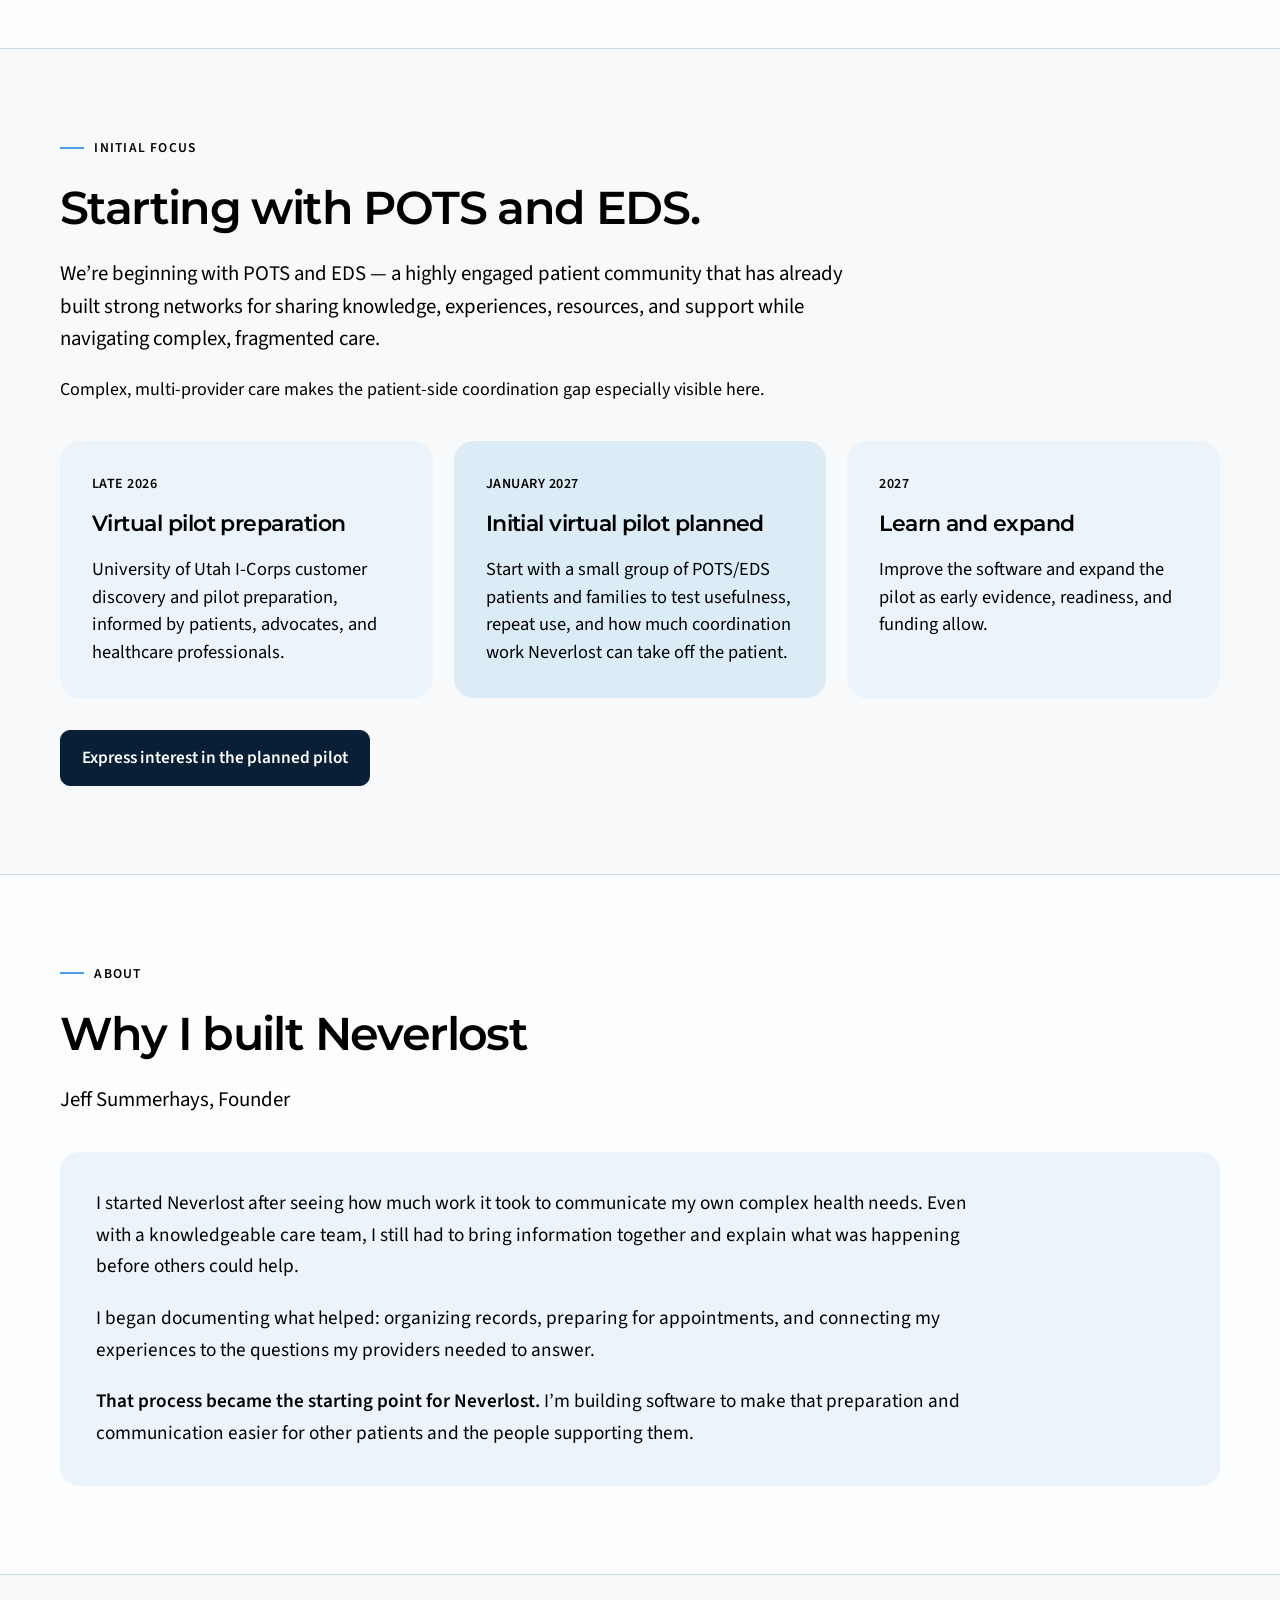
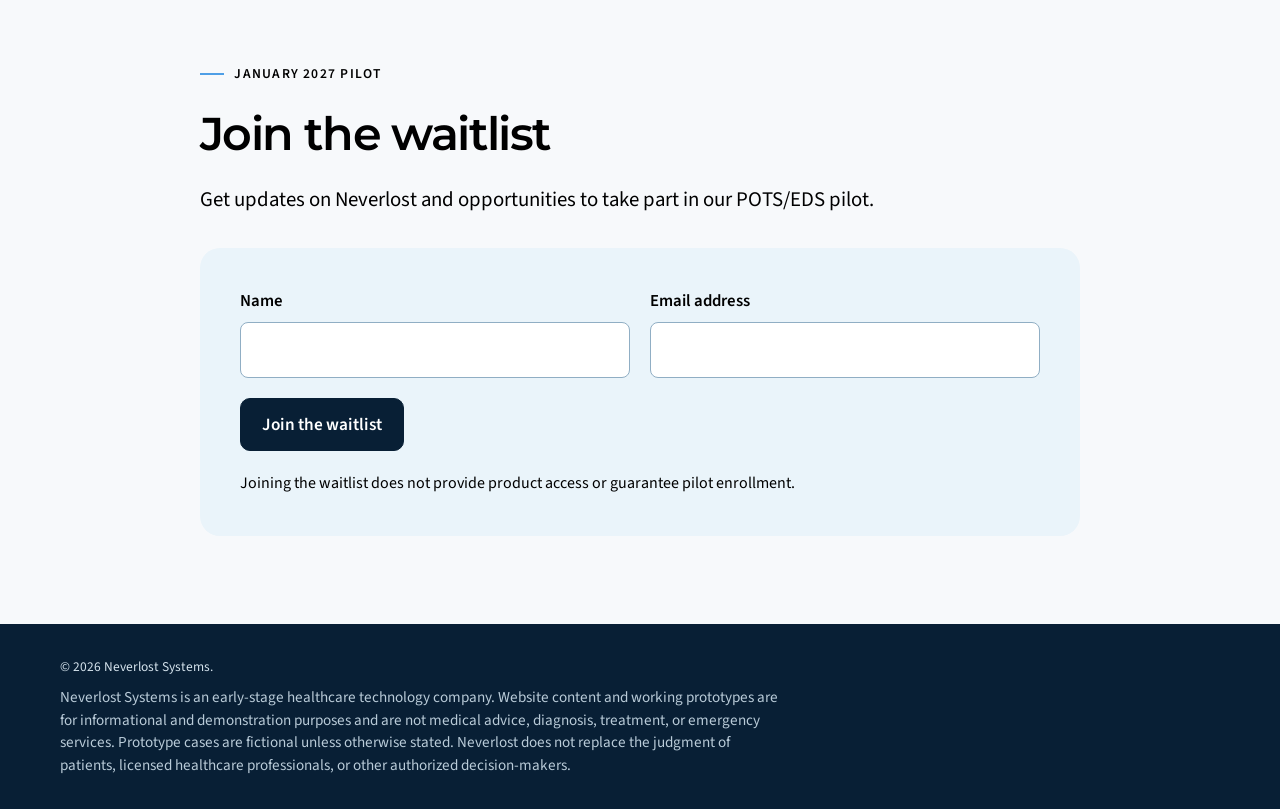
==== commit c45dd4af: "Use a text wordmark in the homepage header" ====
--- a/index.html
+++ b/index.html
@@ -39,7 +39,6 @@
   <header class="site-header">
     <div class="container nav-wrap">
       <a class="brand" href="#top" aria-label="Neverlost Systems home">
-        <img class="brand-logo" src="assets/nvlt-official-logo.svg" alt="" aria-hidden="true" width="52" height="52">
         <span>Neverlost Systems</span>
       </a>
       <button class="nav-toggle" type="button" aria-expanded="false" aria-controls="primary-nav">Menu</button>
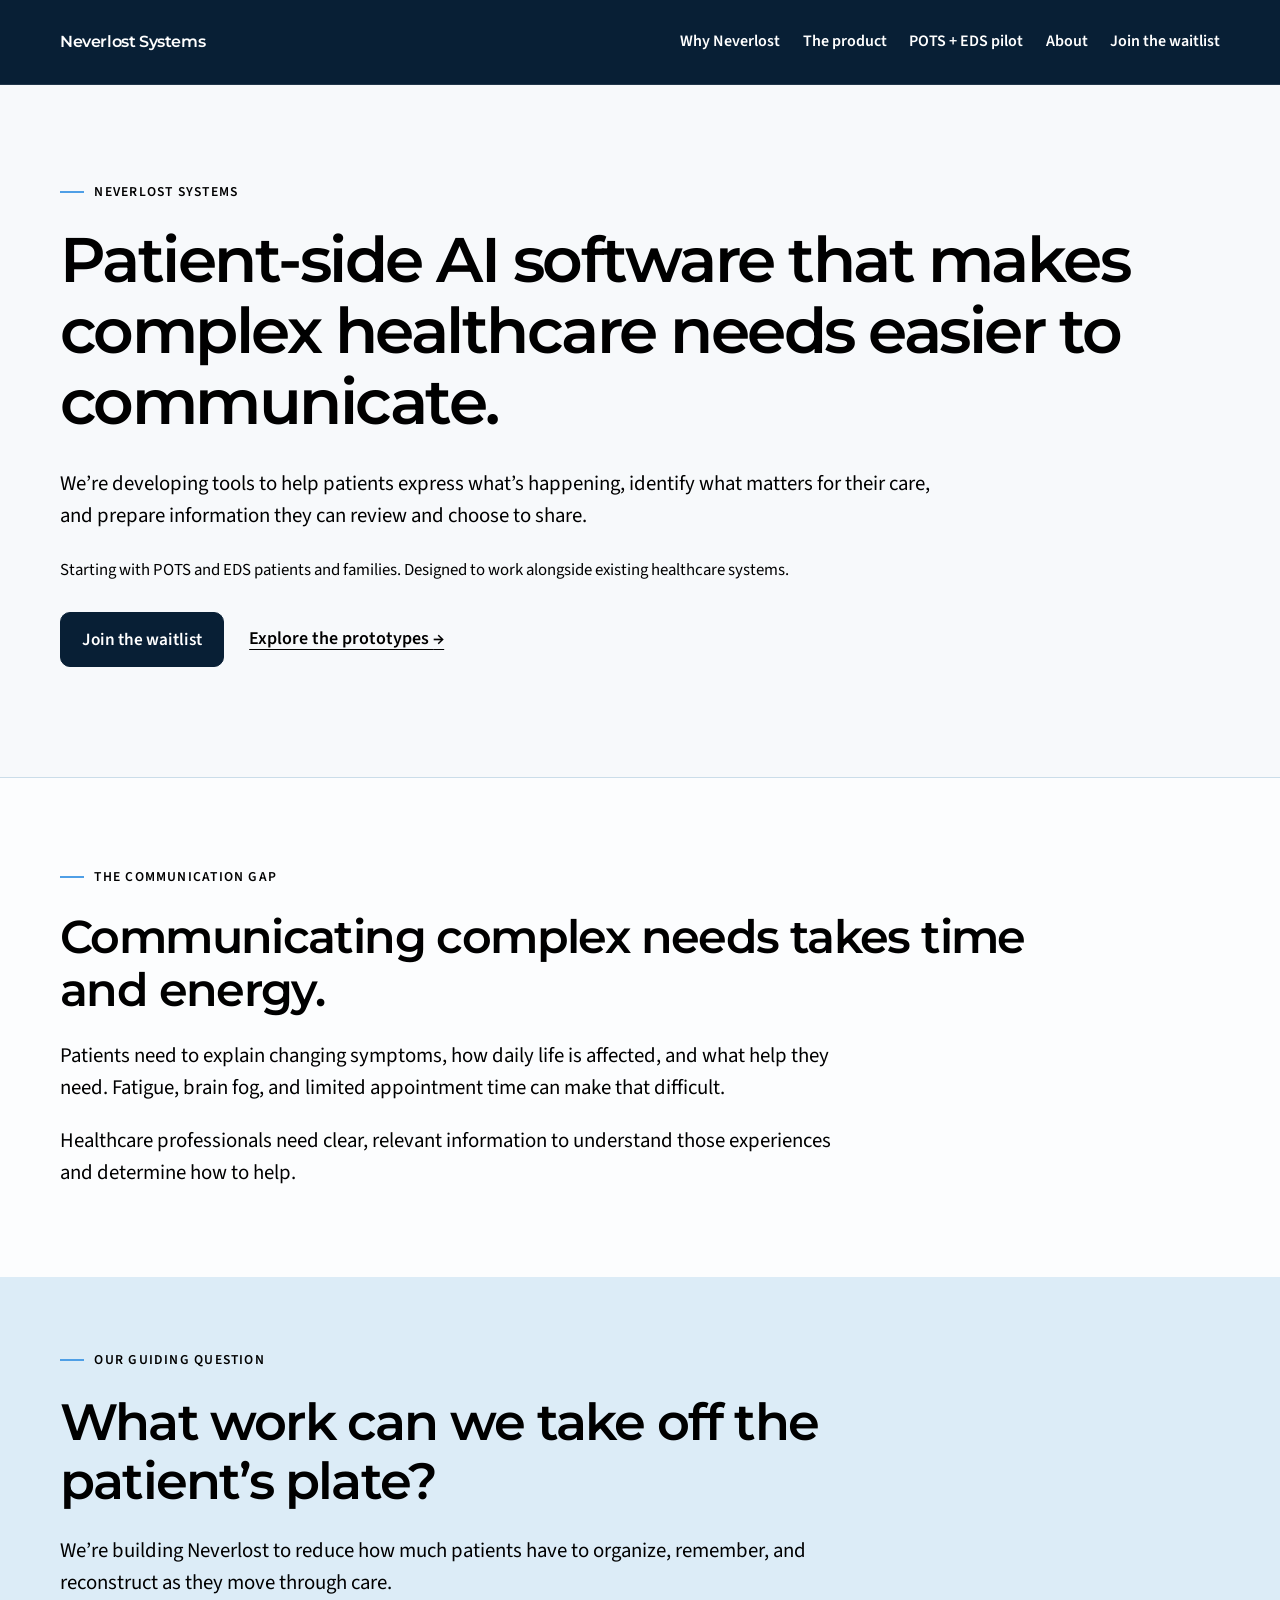
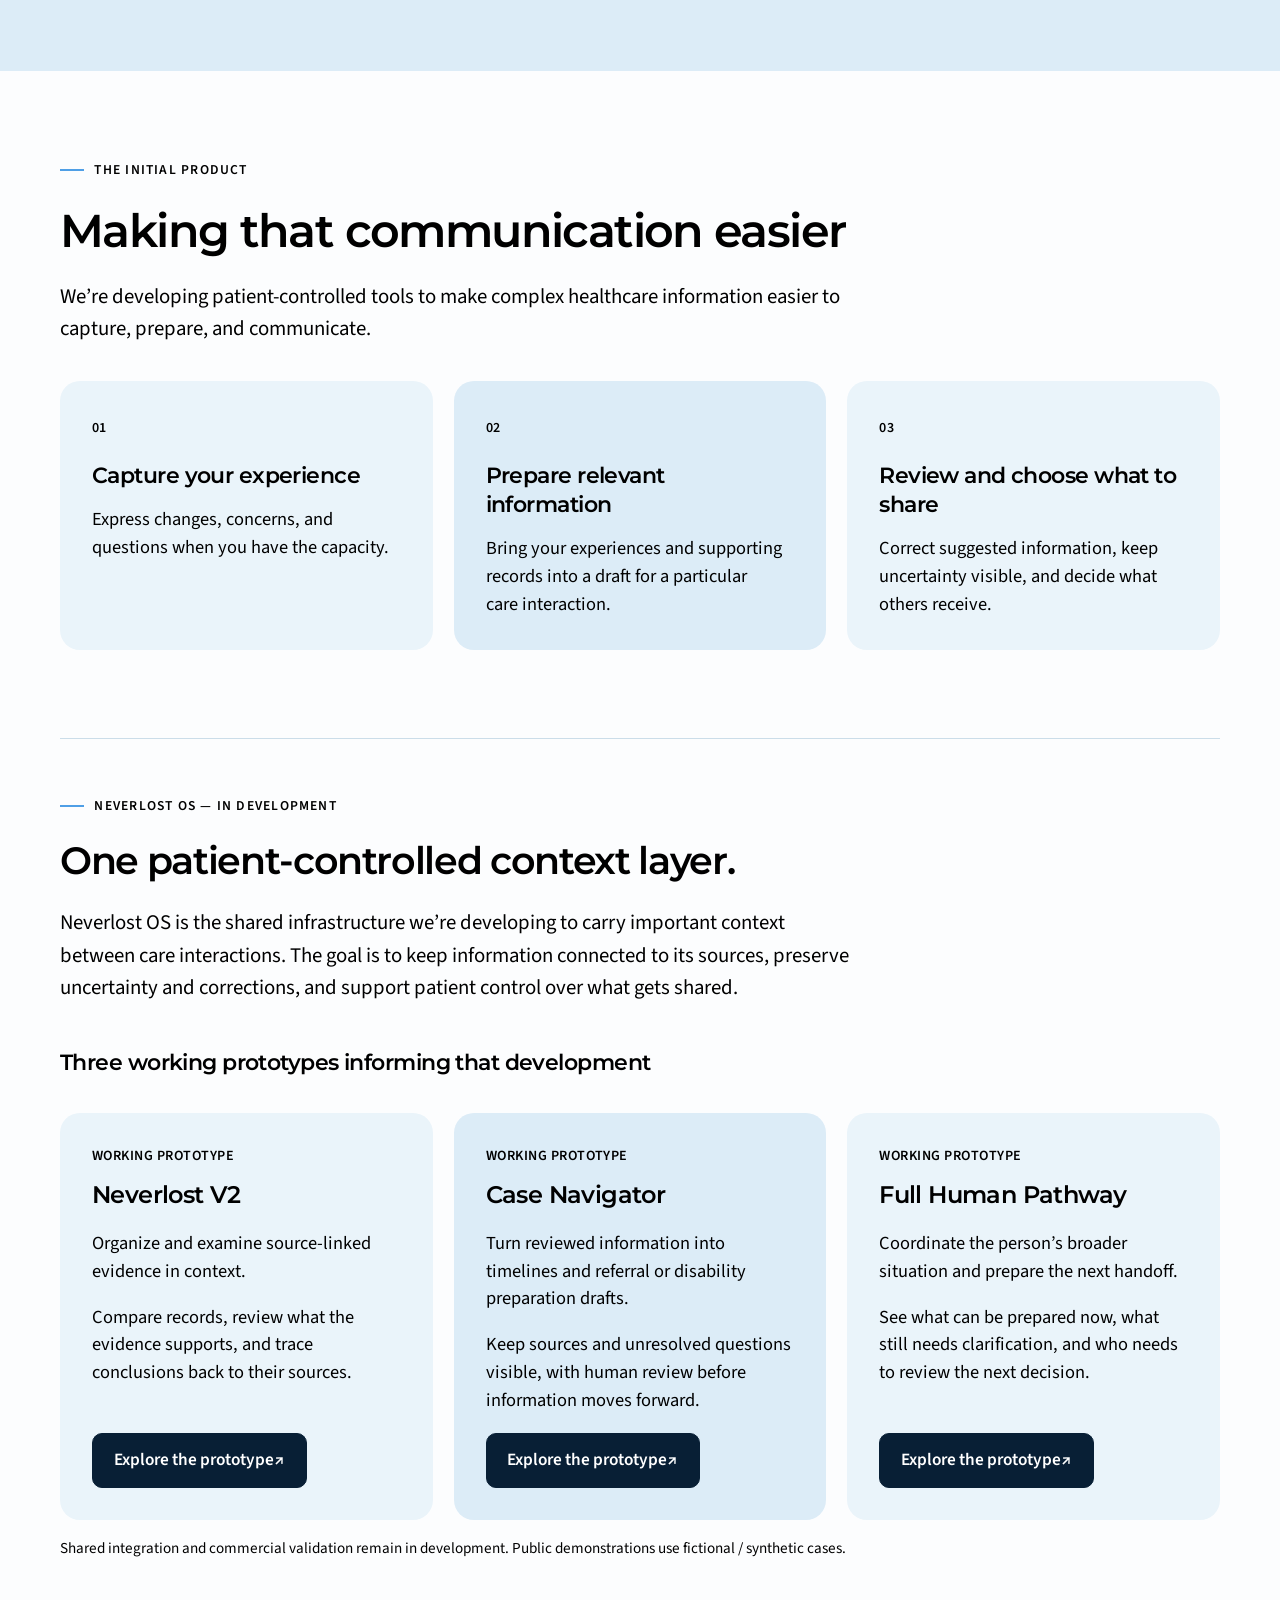
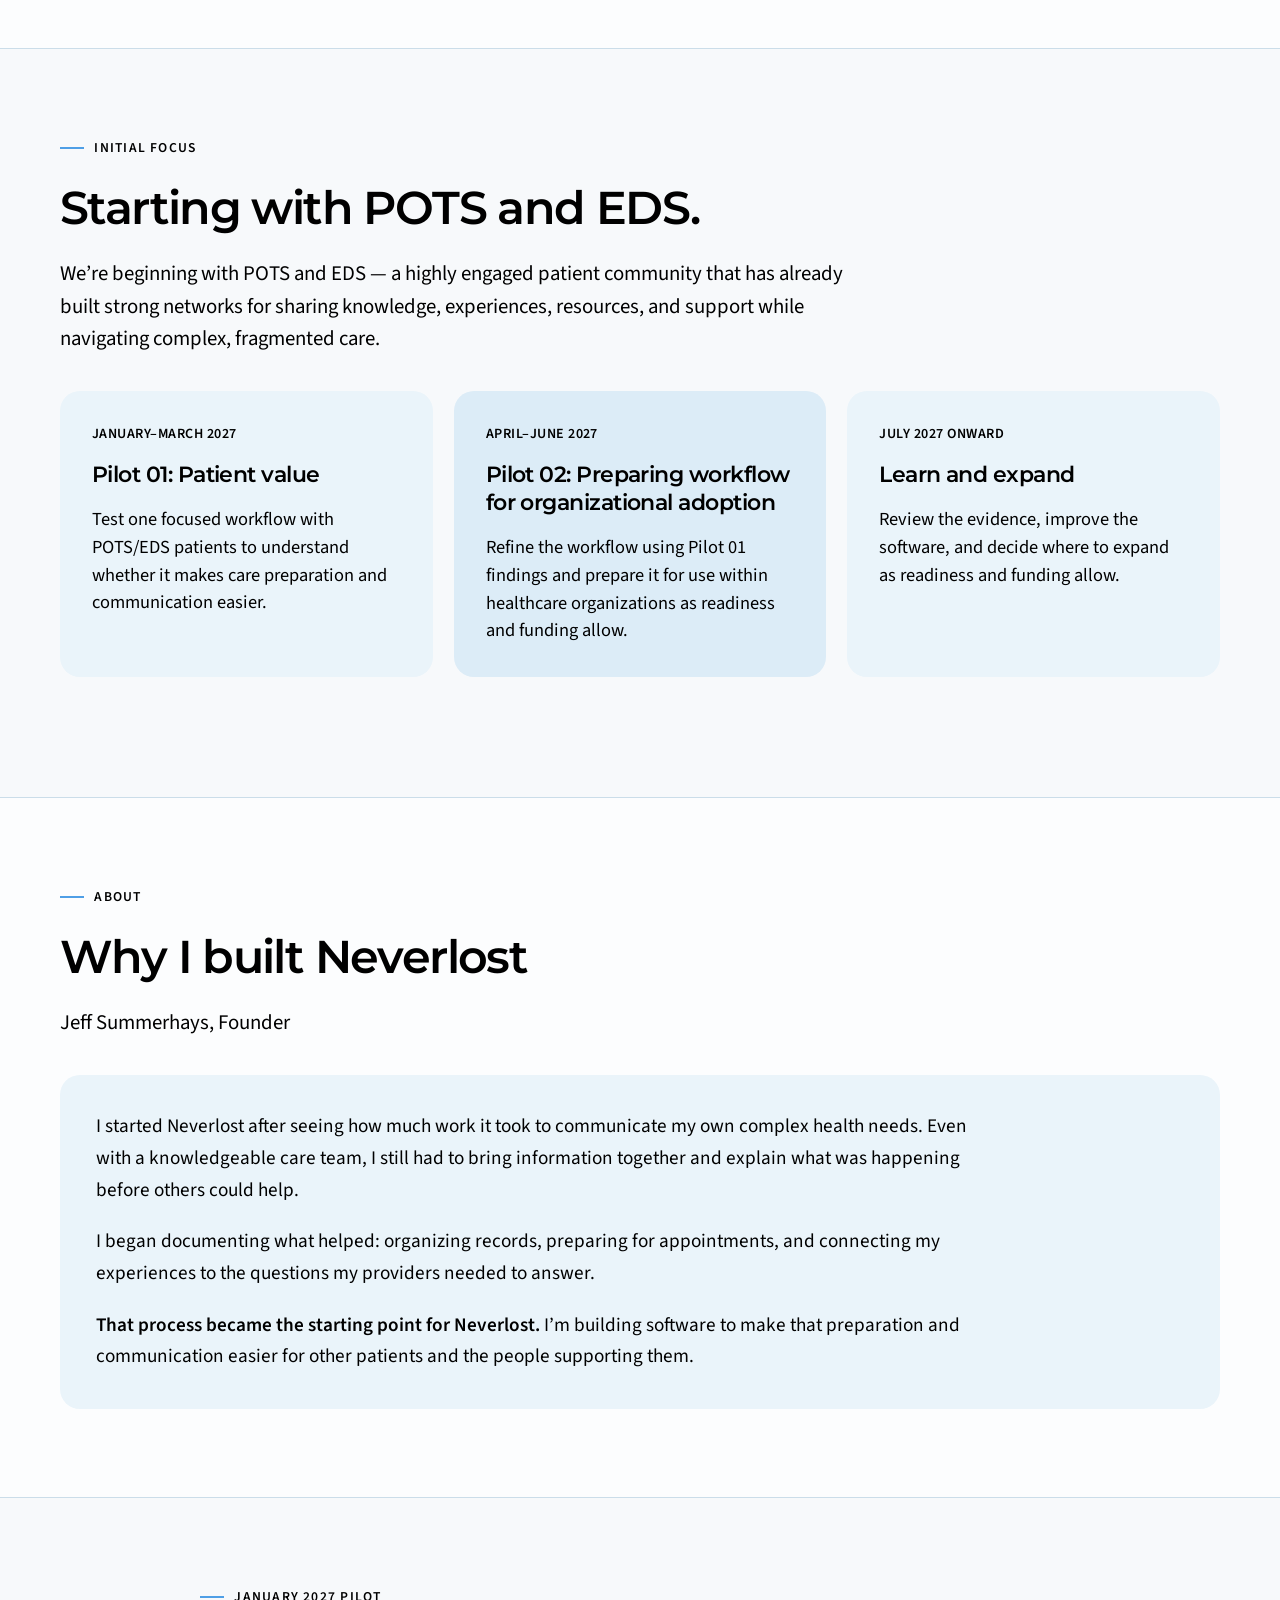
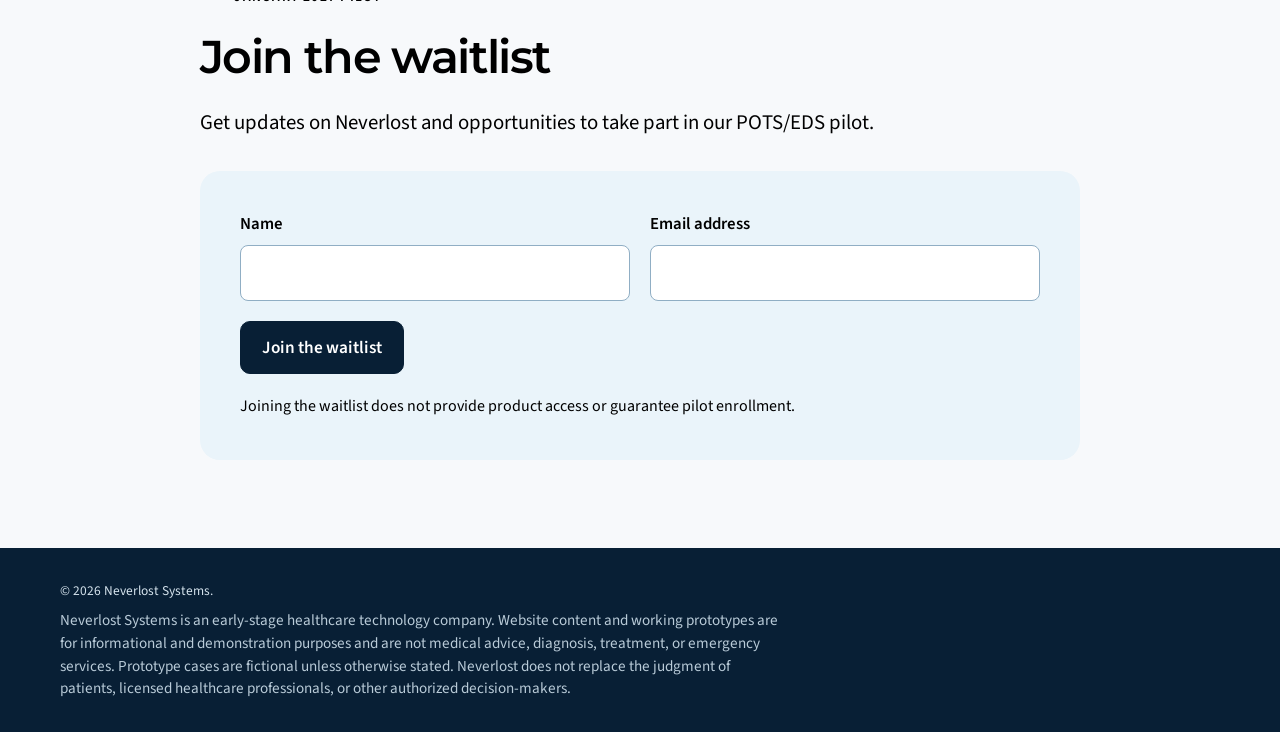
==== commit ae8da153: "Update pilot roadmap and remove redundant pilot CTA" ====
--- a/index.html
+++ b/index.html
@@ -136,27 +136,25 @@
         <p class="eyebrow">Initial focus</p>
         <h2>Starting with POTS and EDS.</h2>
         <p class="section-lede">We’re beginning with POTS and EDS — a highly engaged patient community that has already built strong networks for sharing knowledge, experiences, resources, and support while navigating complex, fragmented care.</p>
-        <p class="focus-support">Complex, multi-provider care makes the patient-side coordination gap especially visible here.</p>
 
         <div class="pilot-roadmap" aria-label="Neverlost POTS and EDS pilot roadmap">
           <article class="roadmap-card">
-            <p class="product-status">Late 2026</p>
-            <h3>Virtual pilot preparation</h3>
-            <p>University of Utah I-Corps customer discovery and pilot preparation, informed by patients, advocates, and healthcare professionals.</p>
+            <p class="product-status">January–March 2027</p>
+            <h3>Pilot 01: Patient value</h3>
+            <p>Test one focused workflow with POTS/EDS patients to understand whether it makes care preparation and communication easier.</p>
           </article>
           <article class="roadmap-card roadmap-card-highlight">
-            <p class="product-status">January 2027</p>
-            <h3>Initial virtual pilot planned</h3>
-            <p>Start with a small group of POTS/EDS patients and families to test usefulness, repeat use, and how much coordination work Neverlost can take off the patient.</p>
+            <p class="product-status">April–June 2027</p>
+            <h3>Pilot 02: Preparing workflow for organizational adoption</h3>
+            <p>Refine the workflow using Pilot 01 findings and prepare it for use within healthcare organizations as readiness and funding allow.</p>
           </article>
           <article class="roadmap-card">
-            <p class="product-status">2027</p>
+            <p class="product-status">July 2027 onward</p>
             <h3>Learn and expand</h3>
-            <p>Improve the software and expand the pilot as early evidence, readiness, and funding allow.</p>
-          </article>
-        </div>
-
-        <a class="button button-primary" href="#early-access">Express interest in the planned pilot</a>
+            <p>Review the evidence, improve the software, and decide where to expand as readiness and funding allow.</p>
+          </article>
+        </div>
+
       </div>
     </section>
 
--- a/positioning.css
+++ b/positioning.css
@@ -27,7 +27,8 @@
 .site-header { background: #081f35; box-shadow: none; }
 .nav-toggle { background: var(--dark); color: #fff; }
 .brand { font-size: 1rem; letter-spacing: -.025em; }
-.primary-nav a { font-size: 1rem; }
+.primary-nav a { font-size: 1rem; color: #fff; }
+.primary-nav a:hover, .primary-nav a:focus-visible { color: #fff; }
 .primary-nav a:last-child { color: #fff; border-bottom: 0; text-decoration: none; }
 #top { min-height: 0; background: var(--deck-page); color: var(--text); padding: 6rem 0 5.5rem; }
 #top .hero-grid { display: block; }
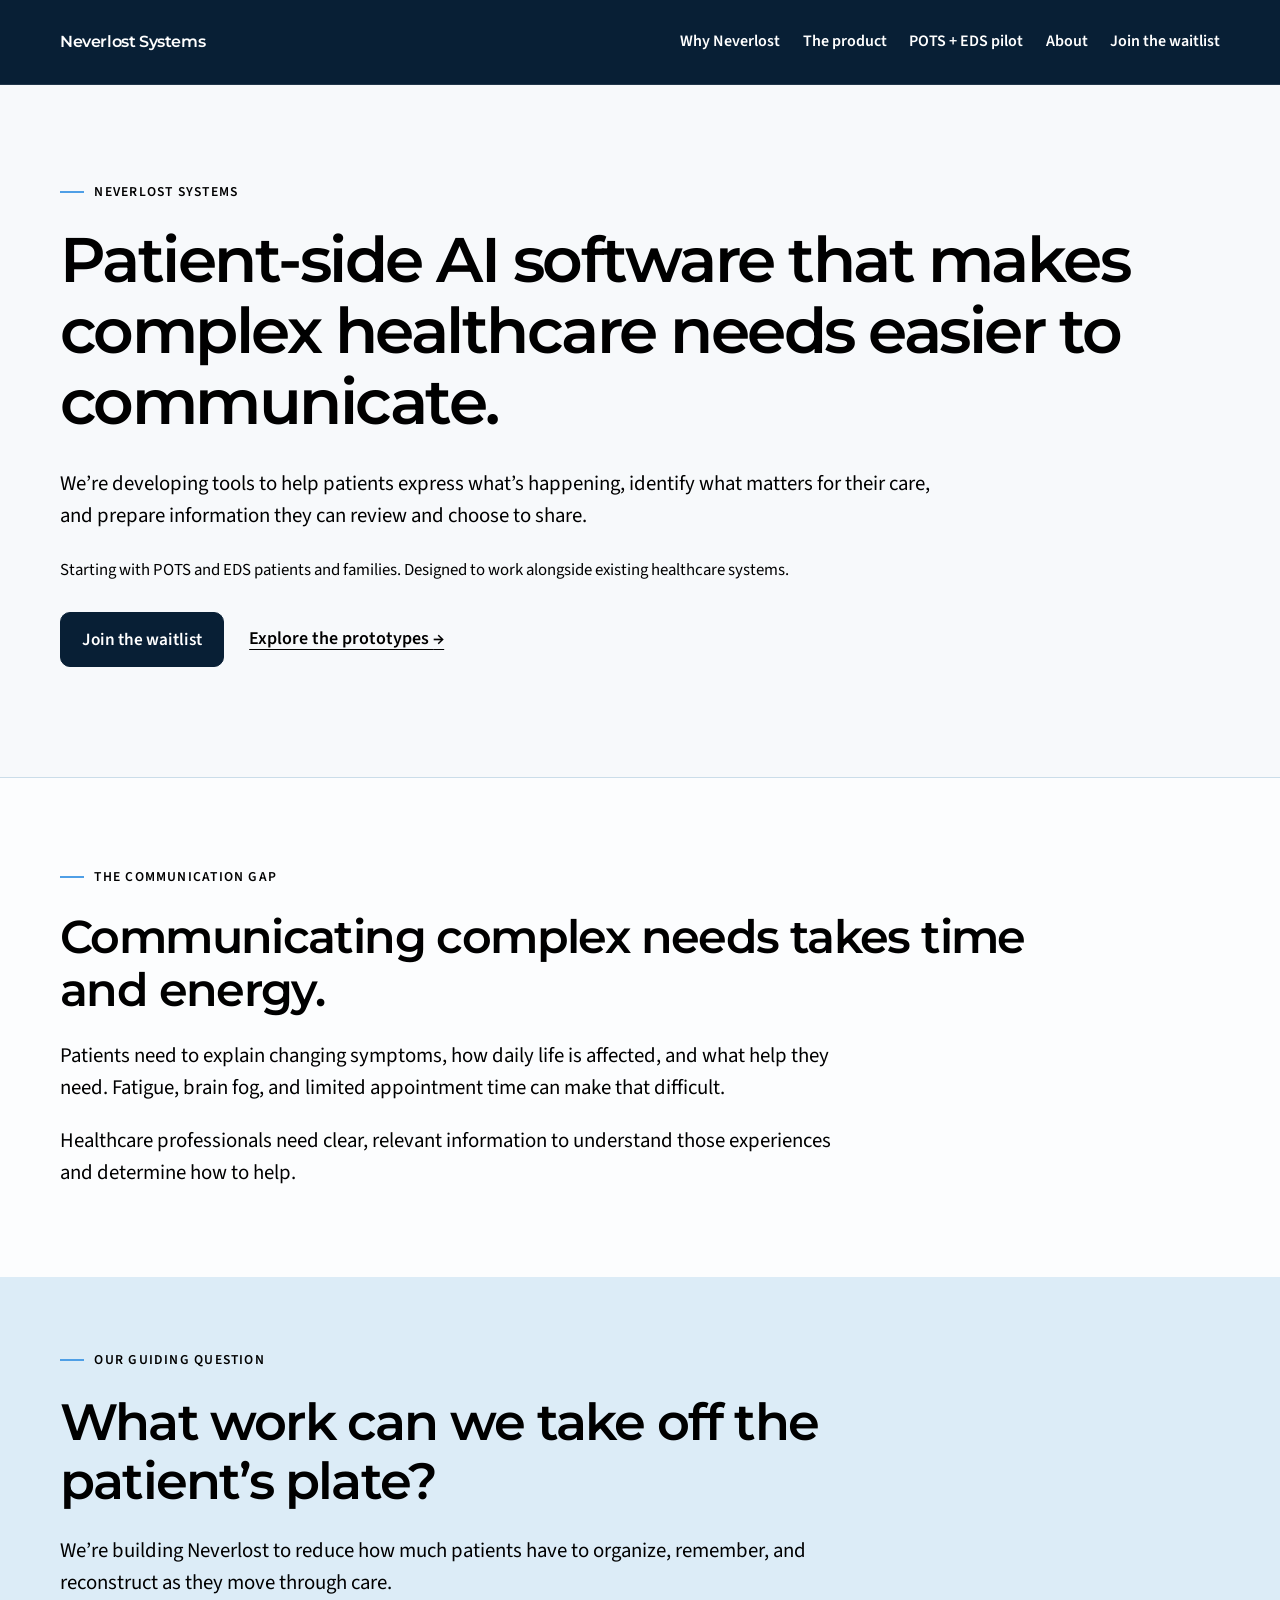
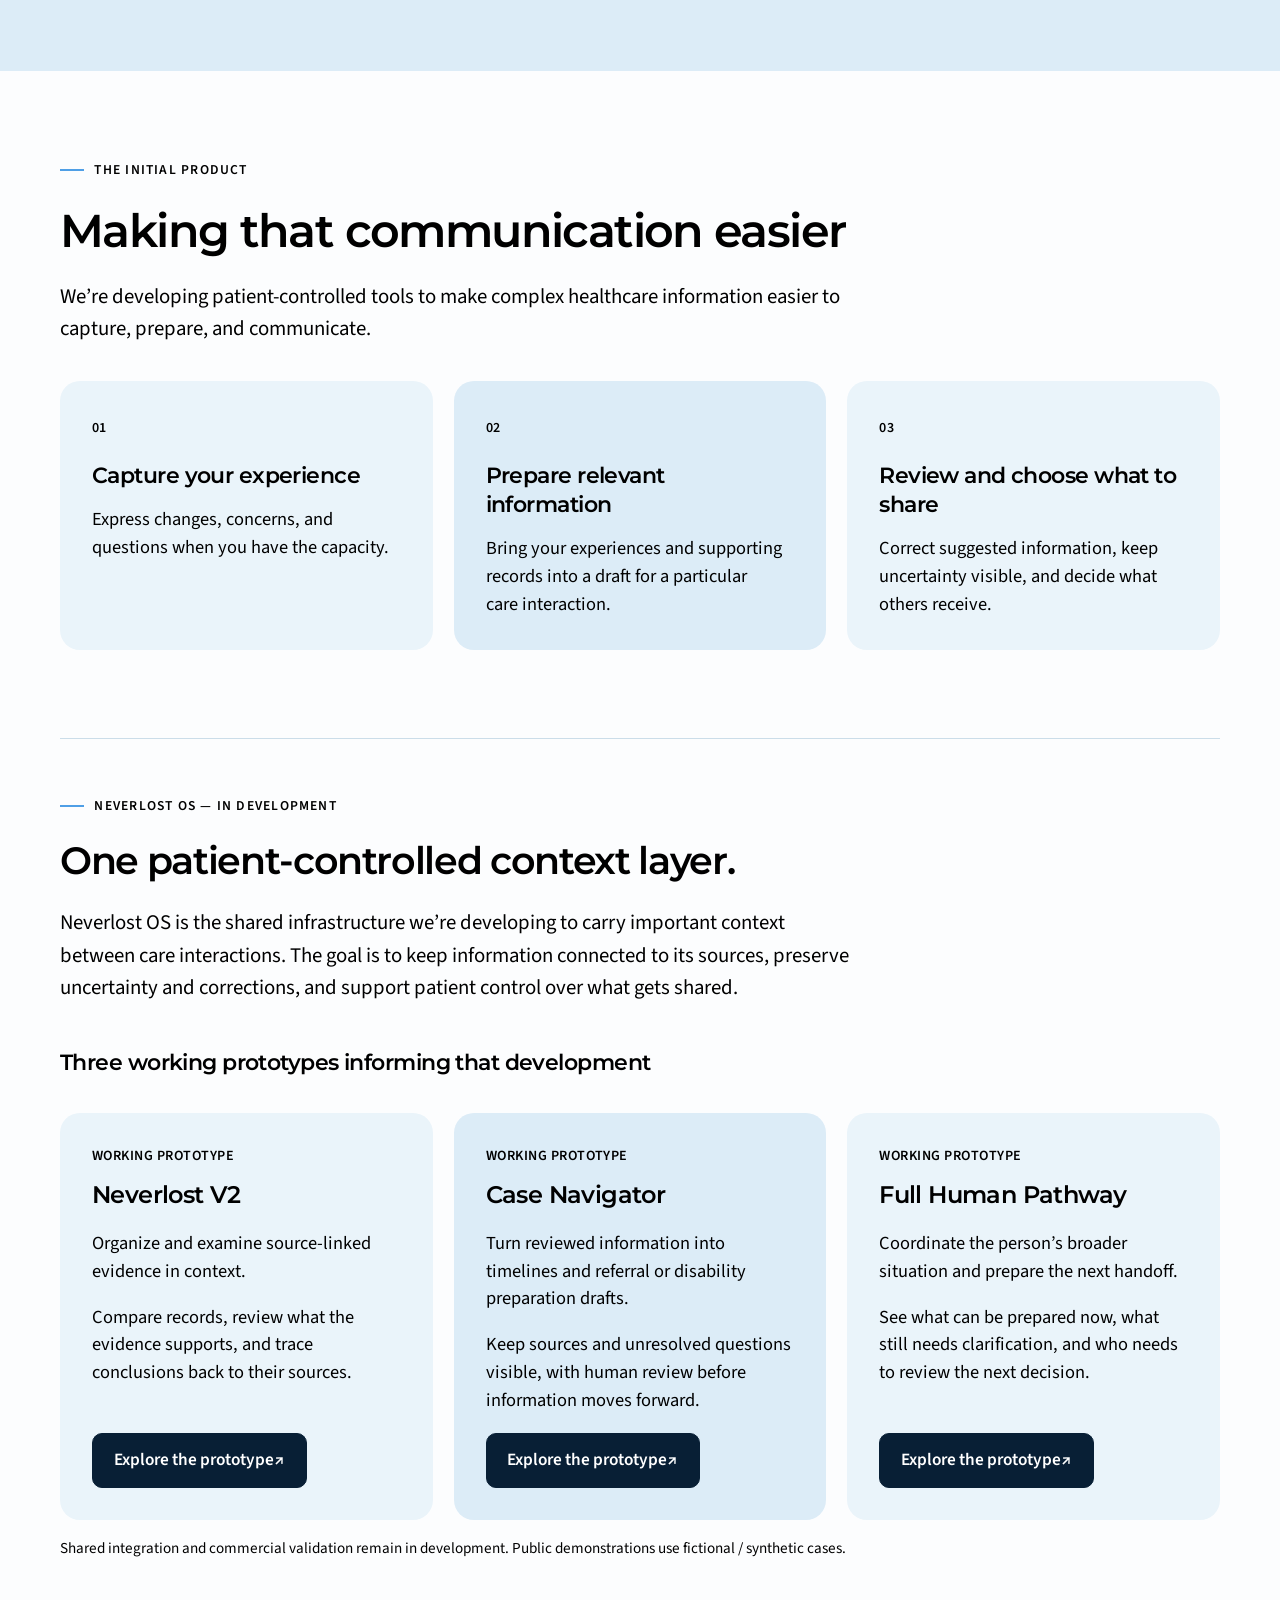
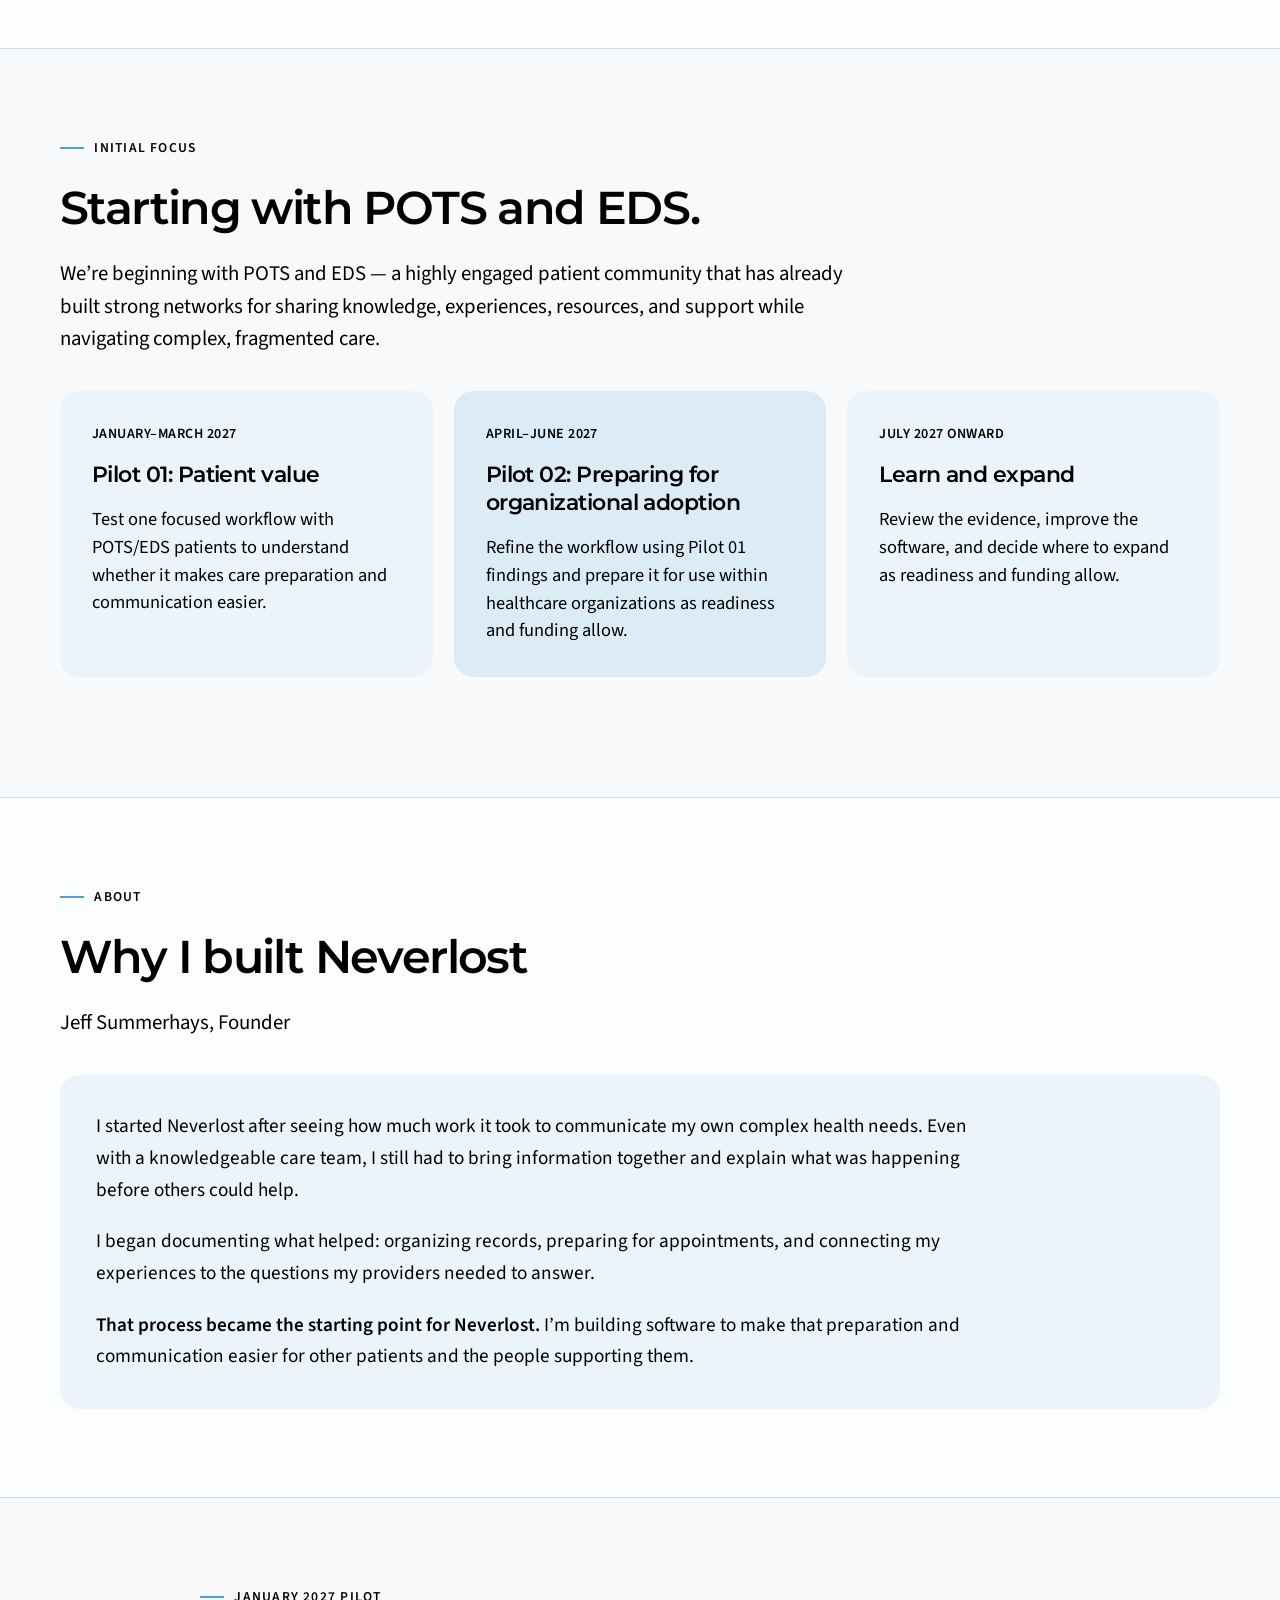
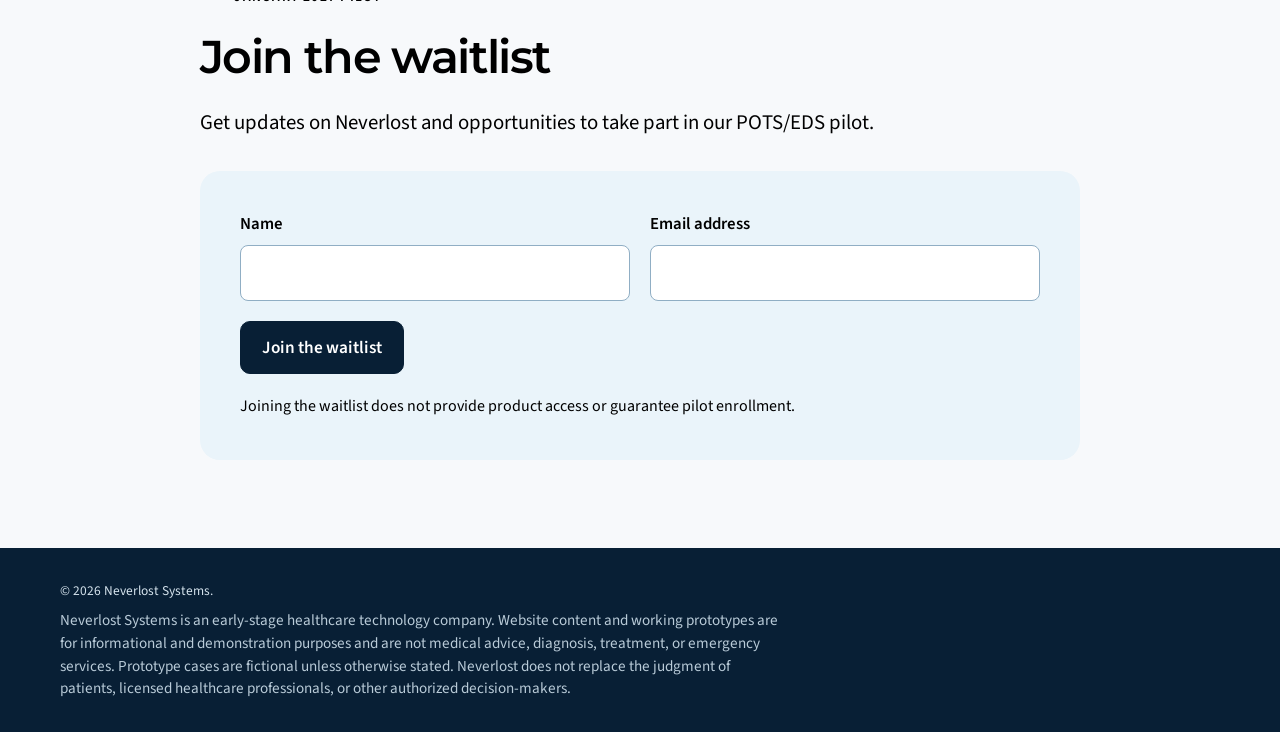
==== commit 763feeb8: "Shorten Pilot 02 heading" ====
--- a/index.html
+++ b/index.html
@@ -145,7 +145,7 @@
           </article>
           <article class="roadmap-card roadmap-card-highlight">
             <p class="product-status">April–June 2027</p>
-            <h3>Pilot 02: Preparing workflow for organizational adoption</h3>
+            <h3>Pilot 02: Preparing for organizational adoption</h3>
             <p>Refine the workflow using Pilot 01 findings and prepare it for use within healthcare organizations as readiness and funding allow.</p>
           </article>
           <article class="roadmap-card">
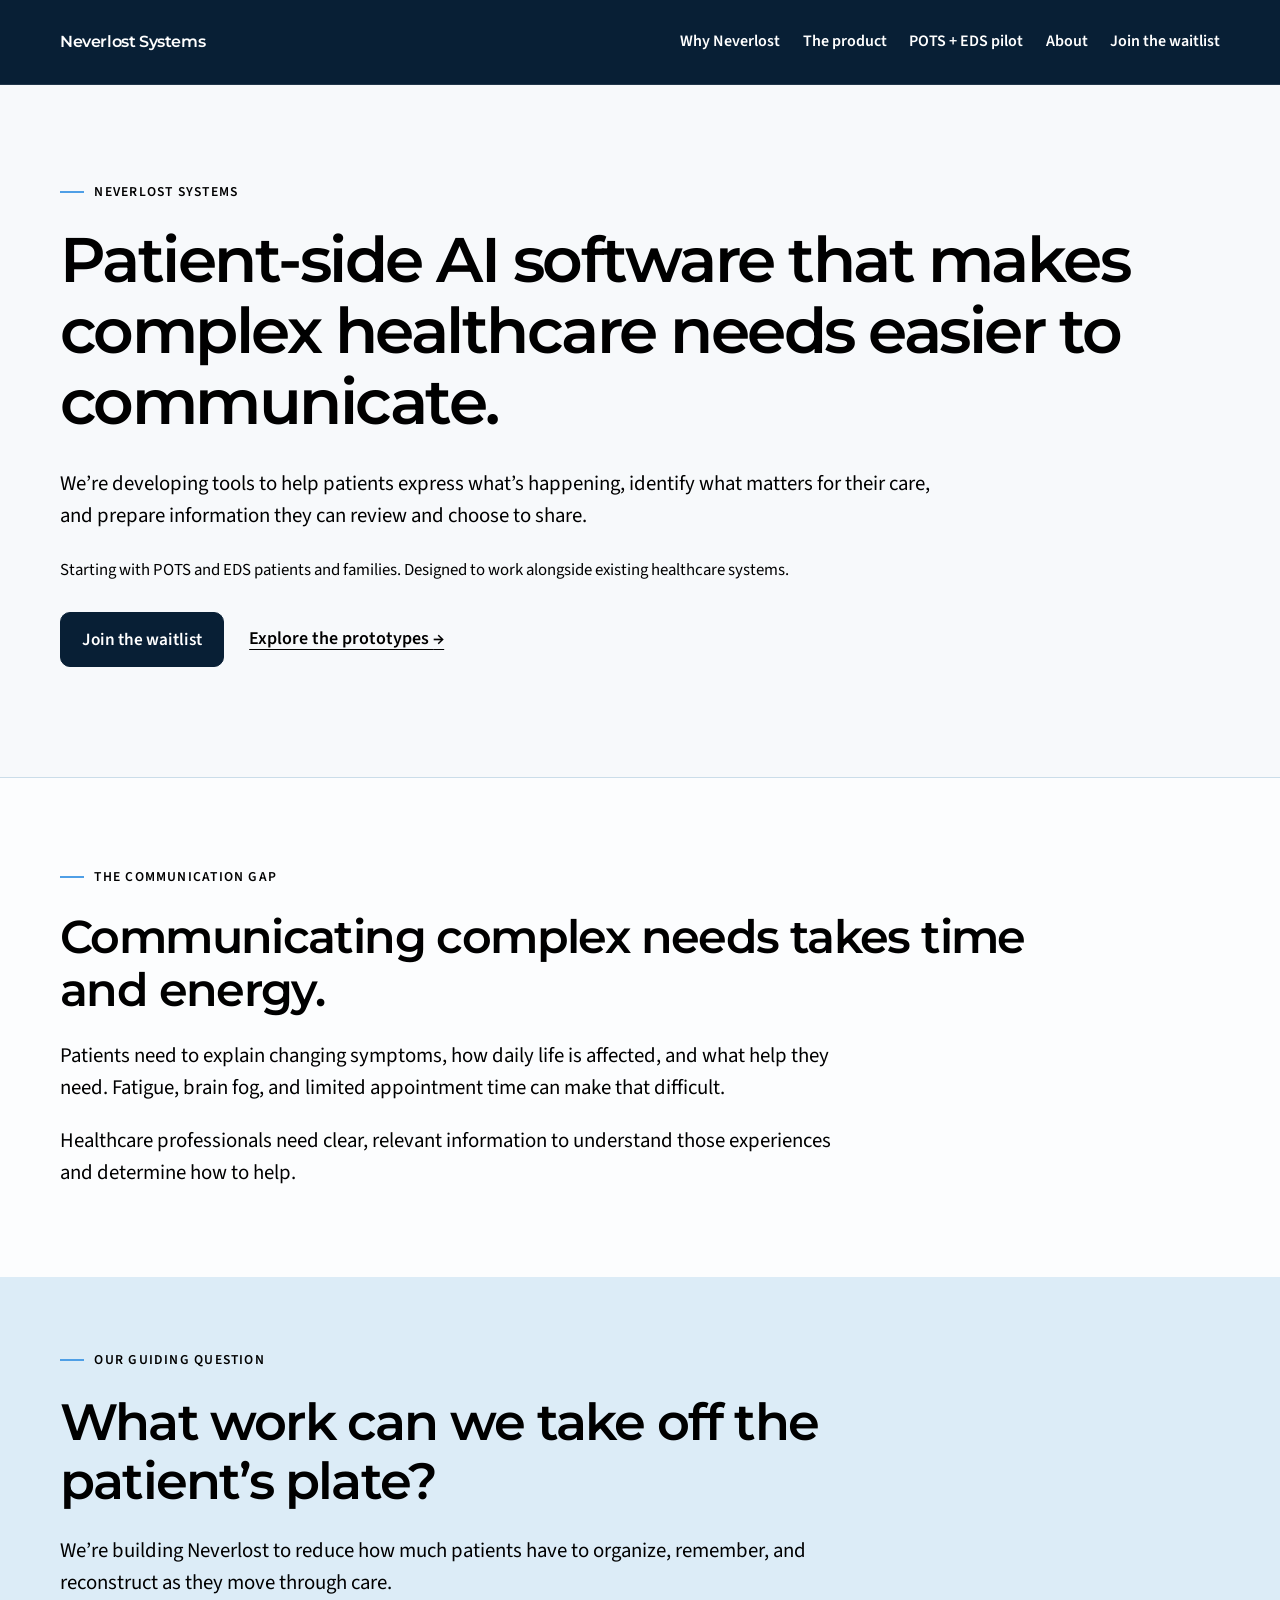
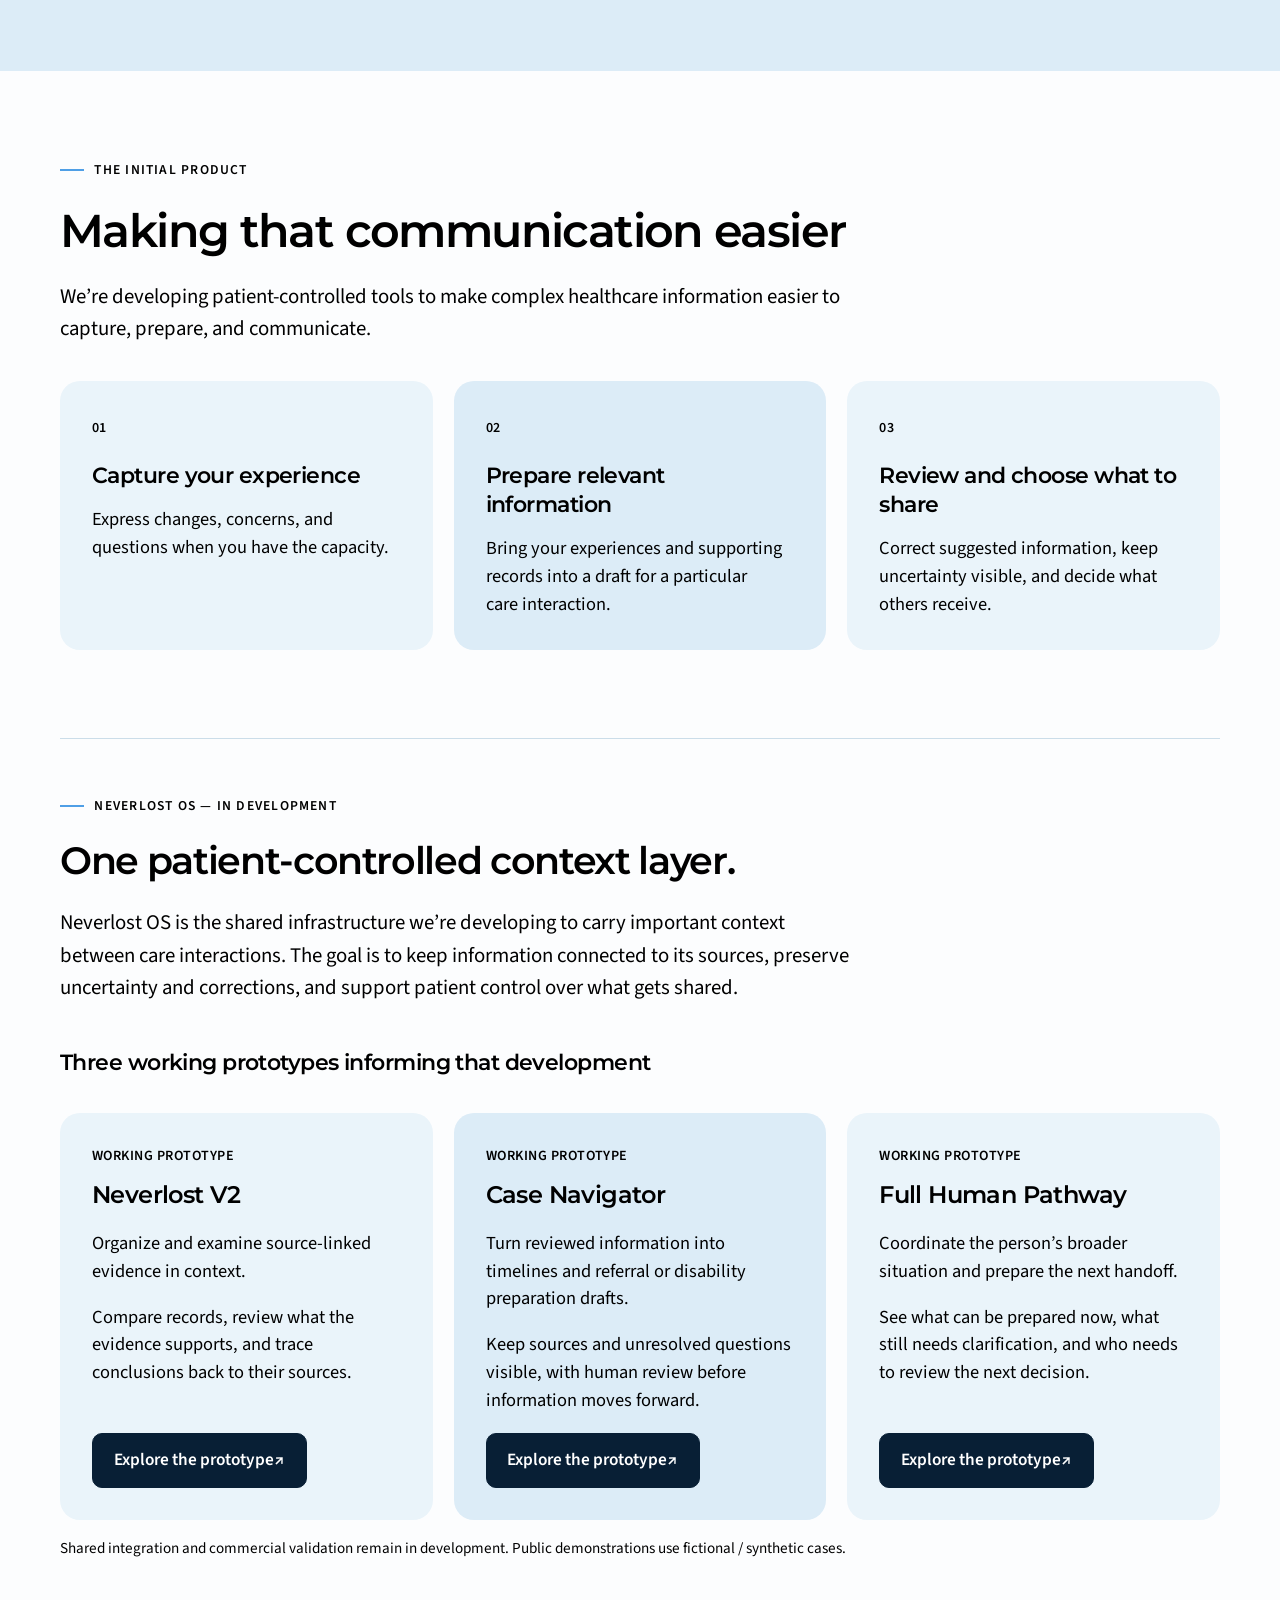
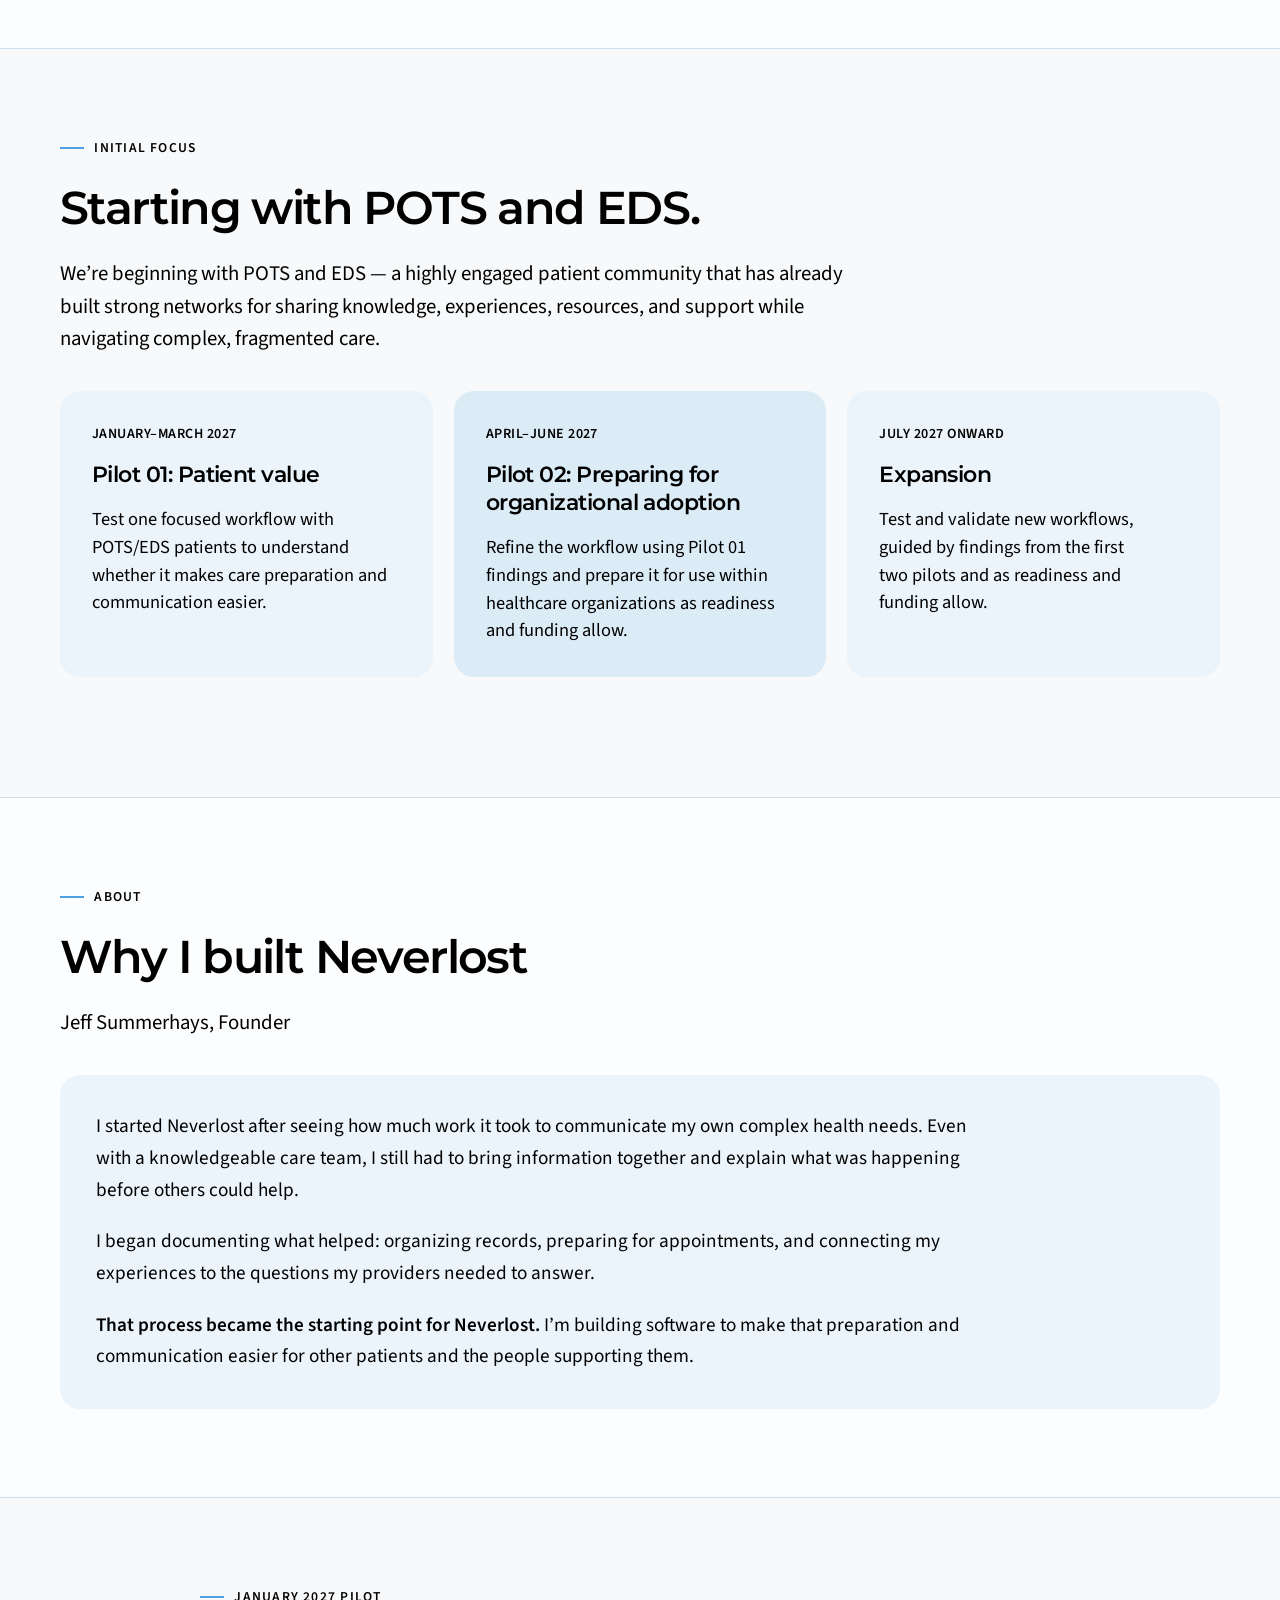
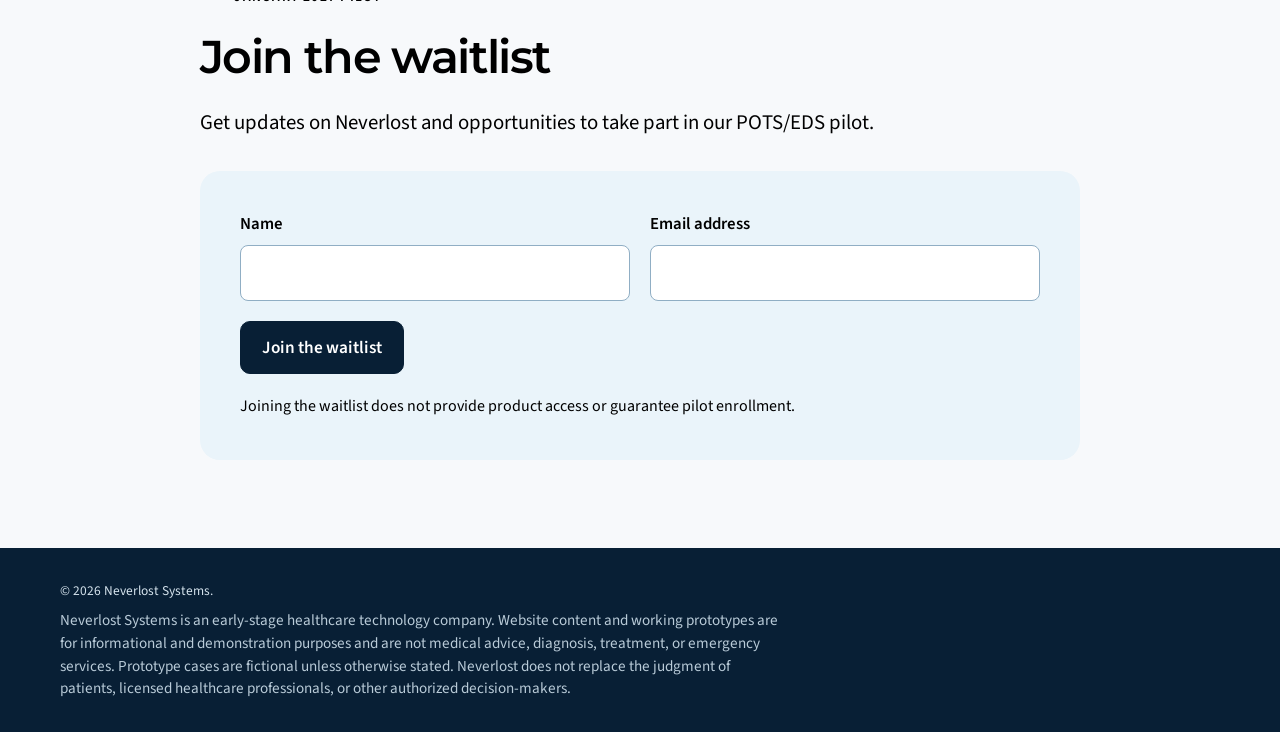
==== commit d2eb539f: "Clarify workflow expansion phase" ====
--- a/index.html
+++ b/index.html
@@ -150,8 +150,8 @@
           </article>
           <article class="roadmap-card">
             <p class="product-status">July 2027 onward</p>
-            <h3>Learn and expand</h3>
-            <p>Review the evidence, improve the software, and decide where to expand as readiness and funding allow.</p>
+            <h3>Expansion</h3>
+            <p>Test and validate new workflows, guided by findings from the first two pilots and as readiness and funding allow.</p>
           </article>
         </div>
 
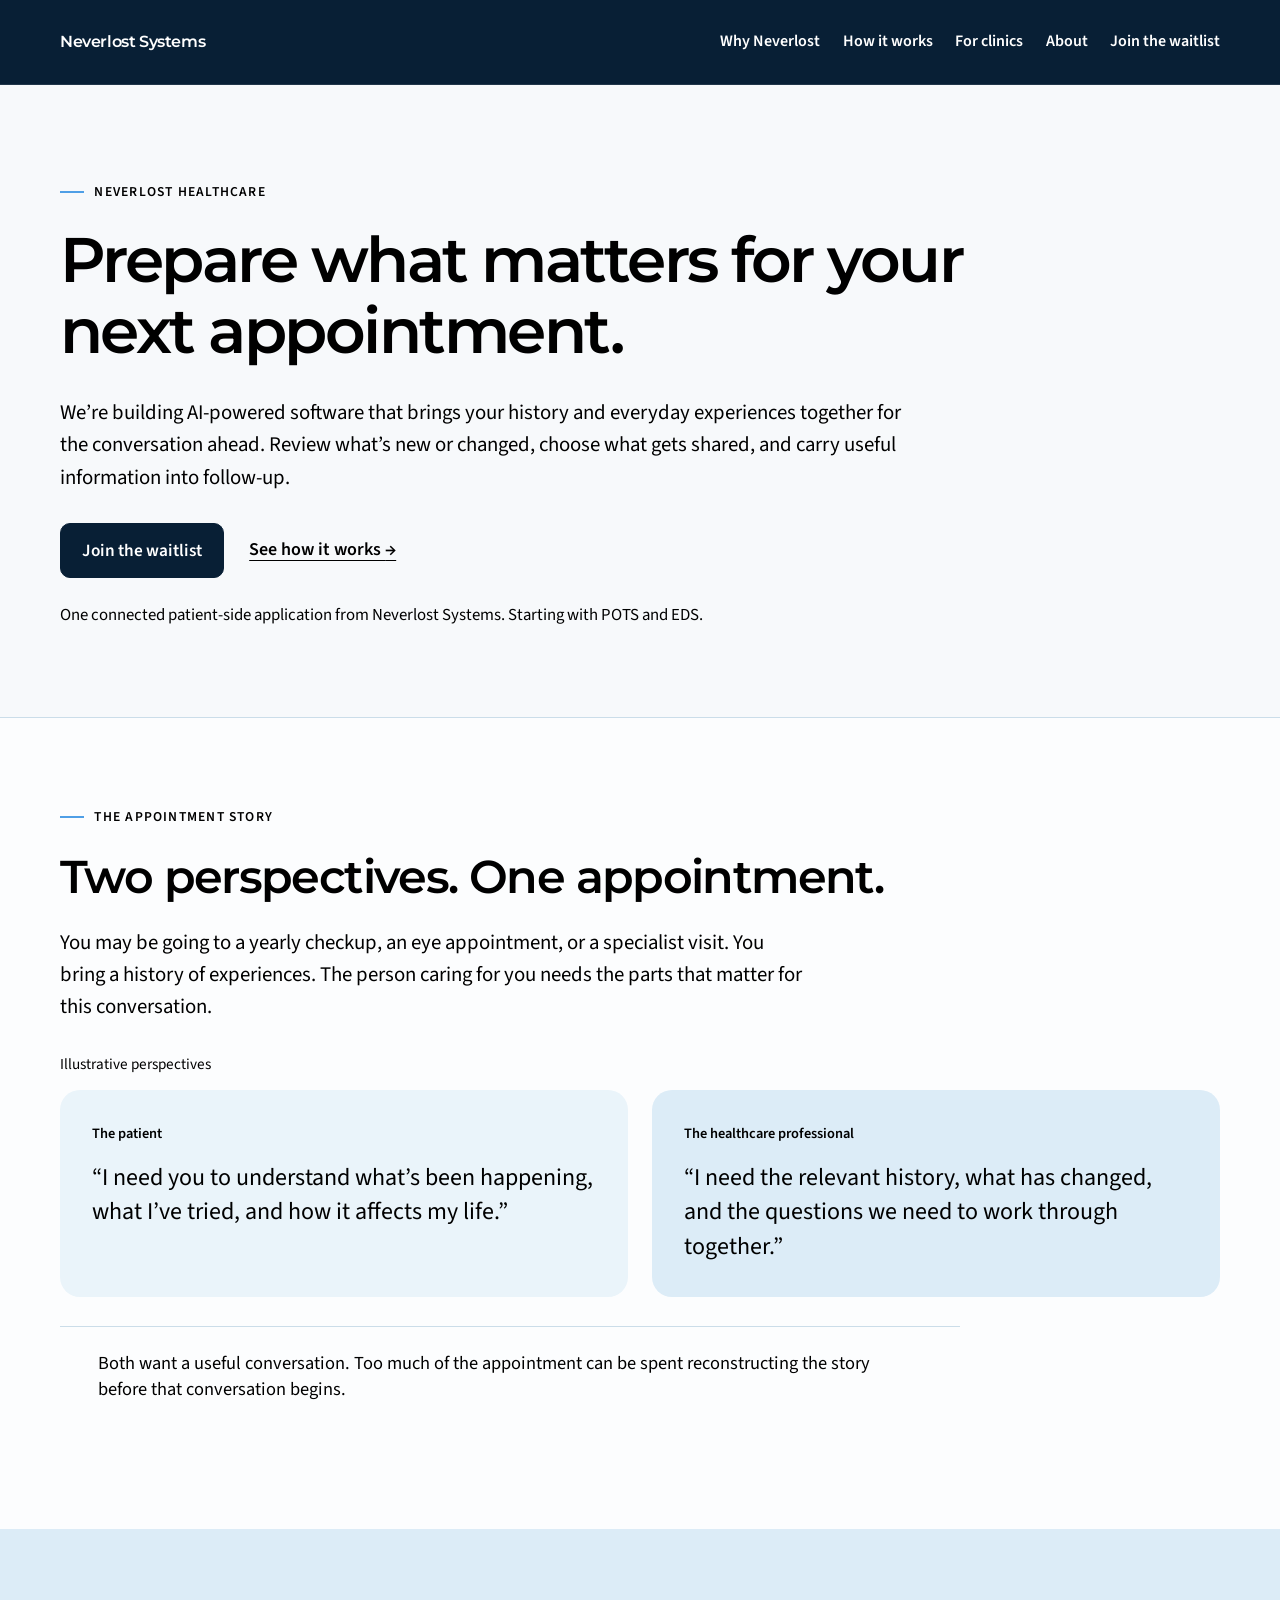
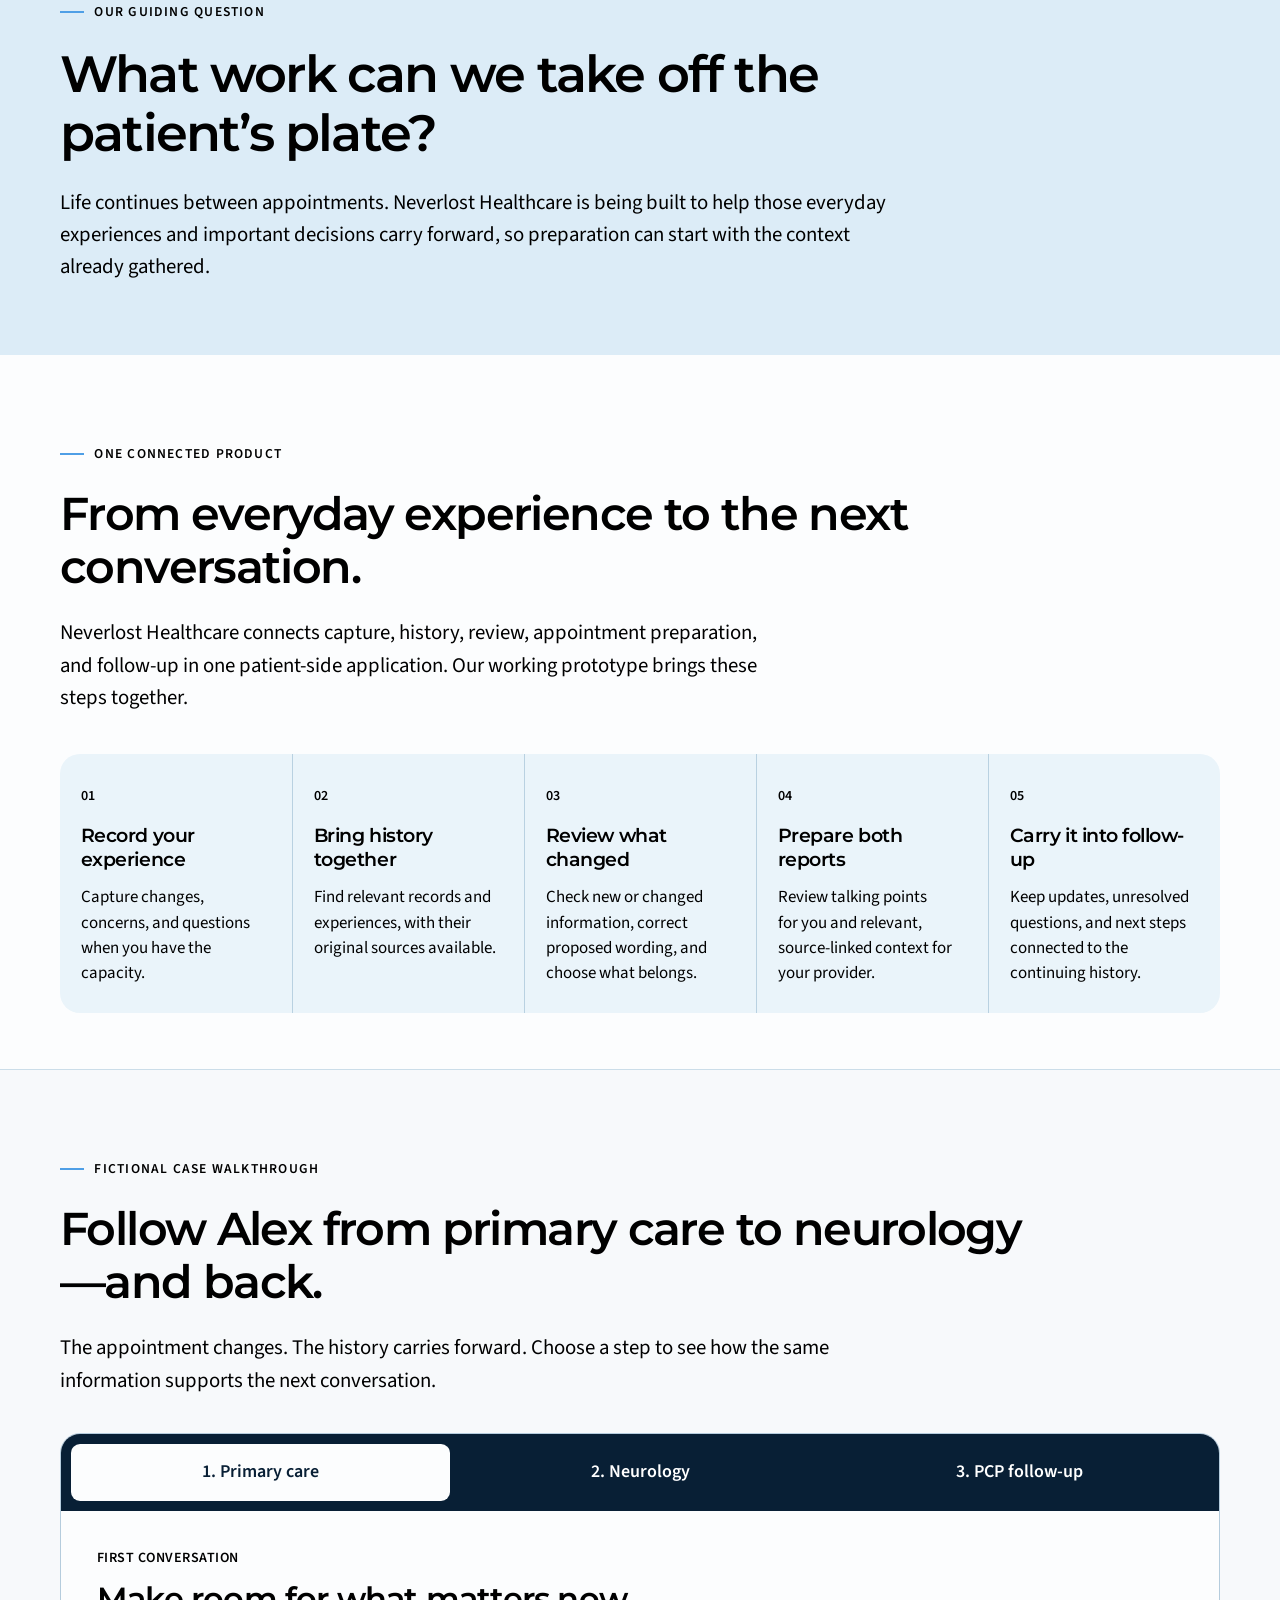
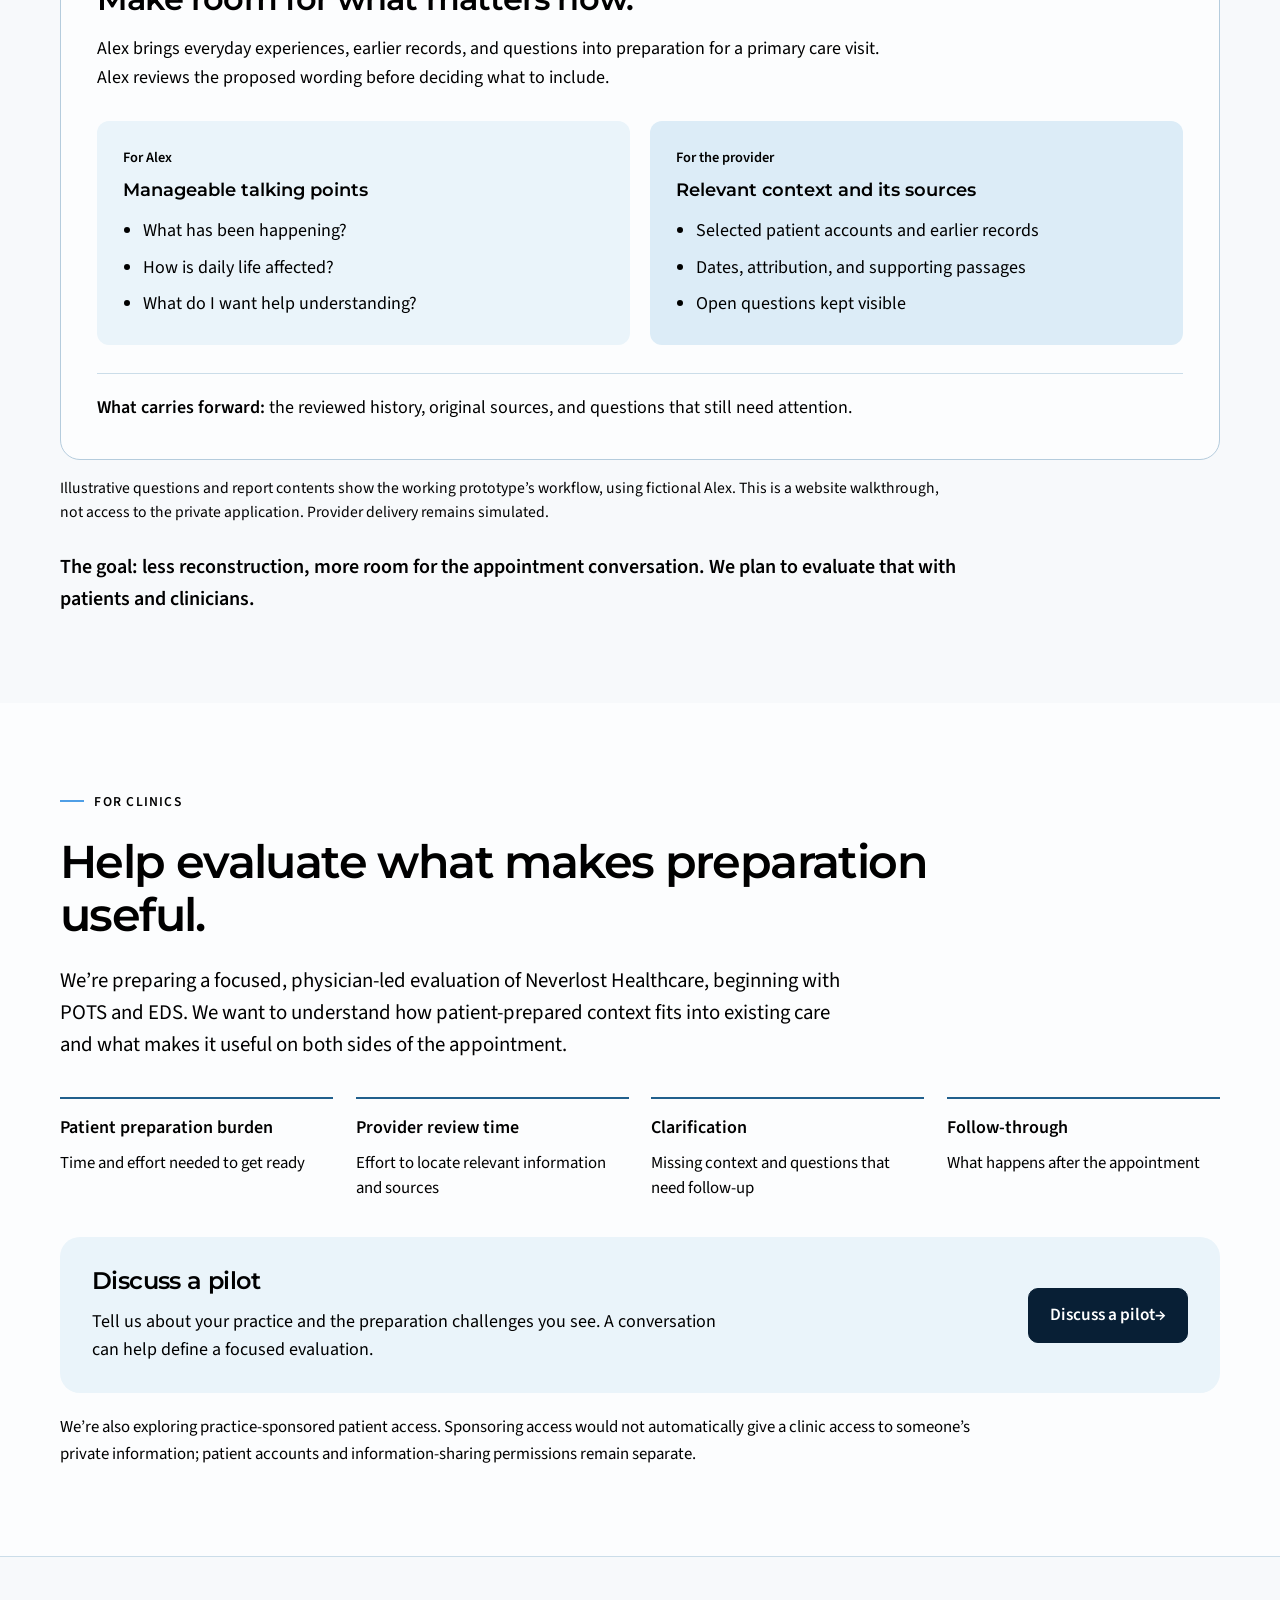
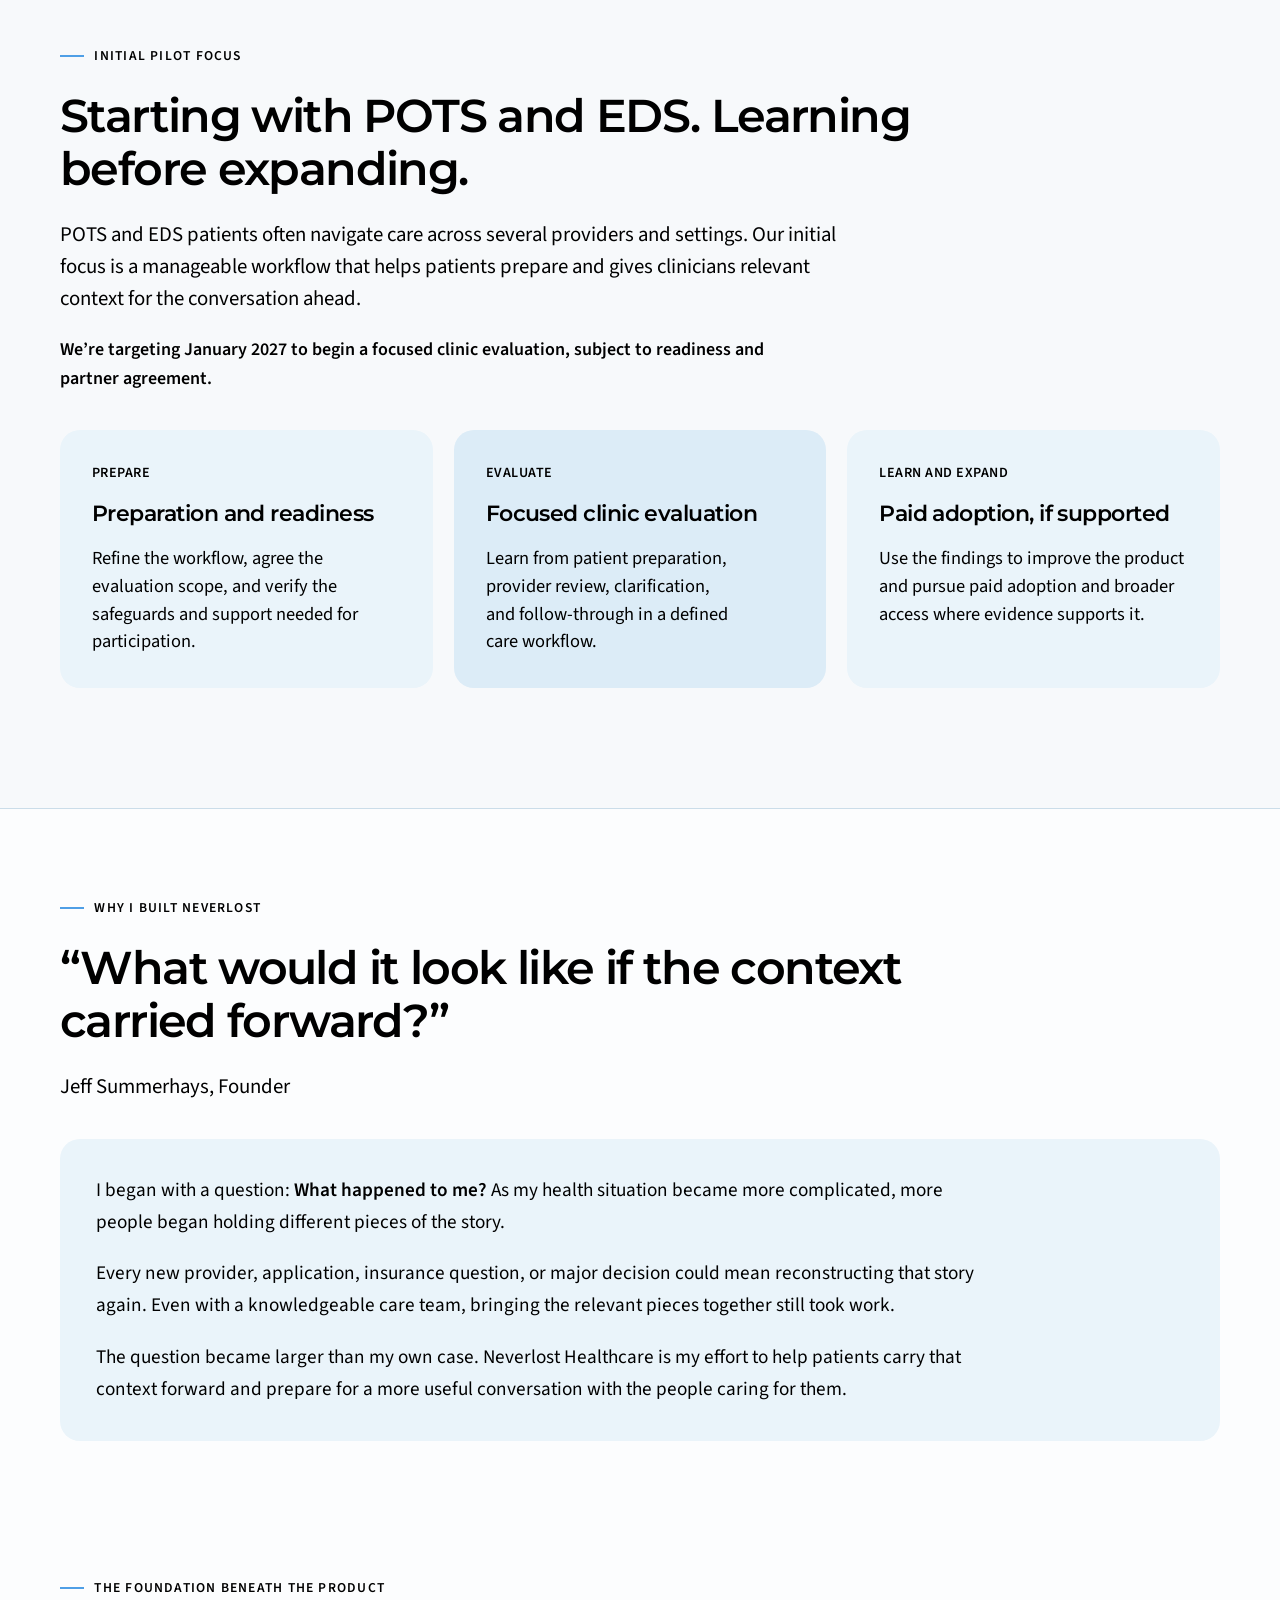
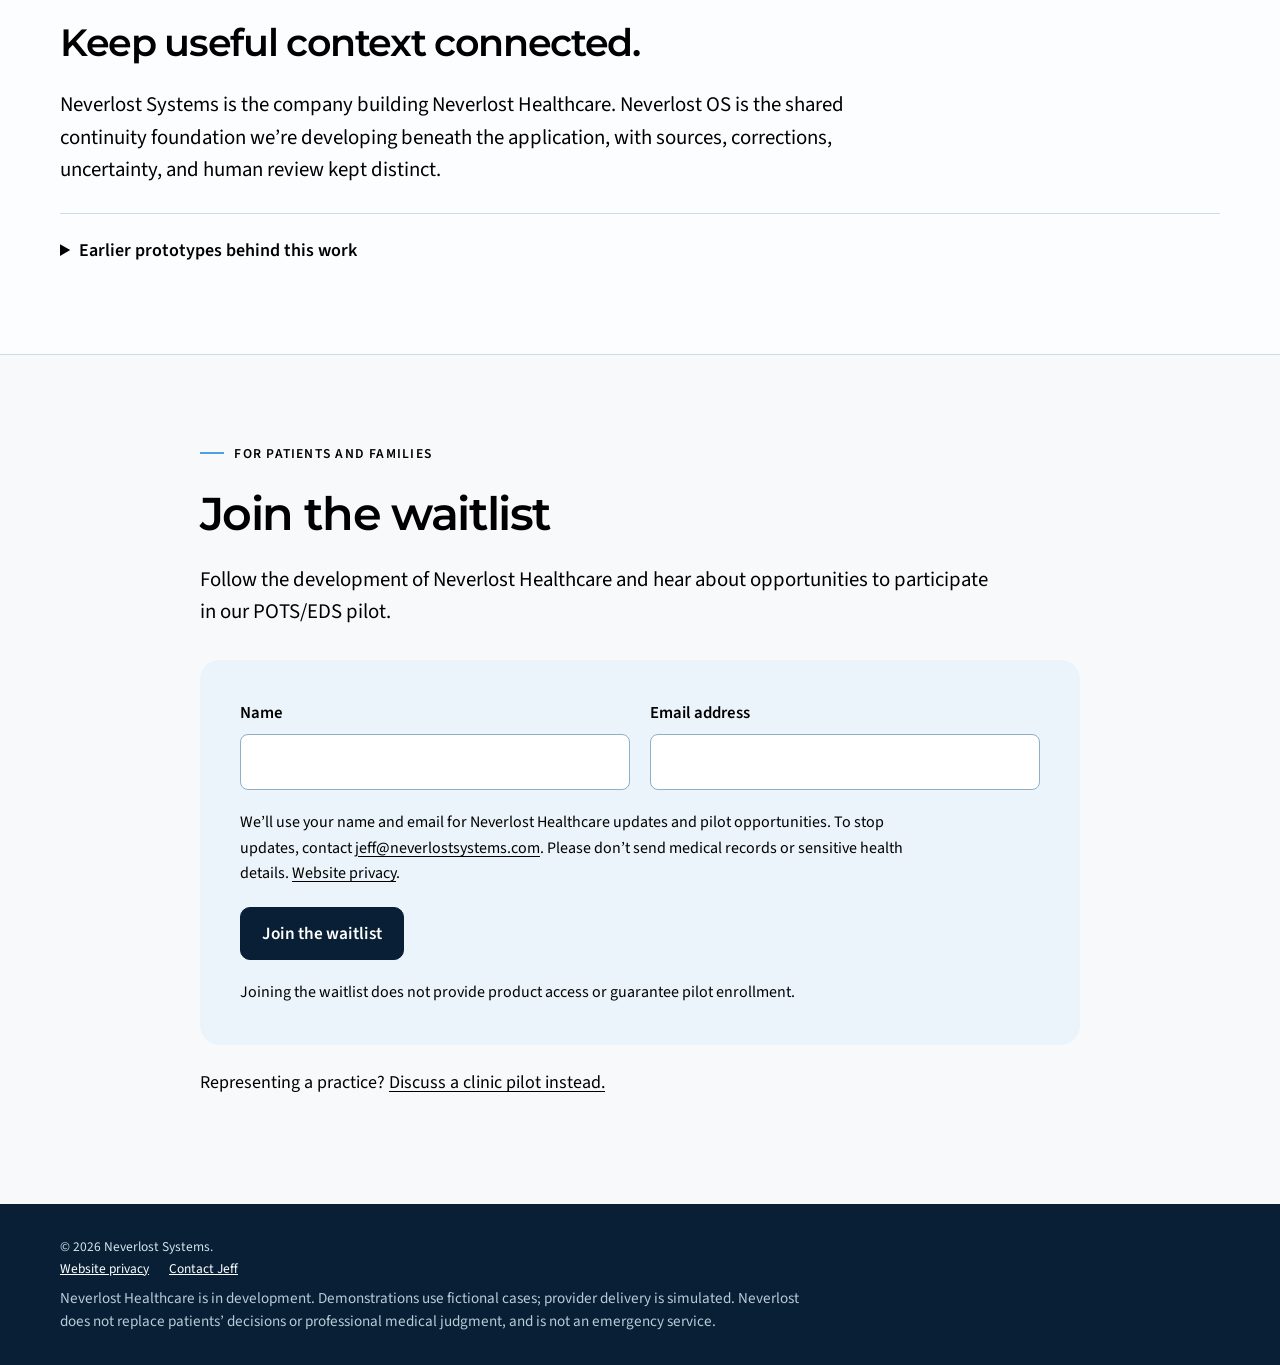
==== commit 3af859c5: "Present Neverlost Healthcare as one connected appointment workflow" ====
--- a/index.html
+++ b/index.html
@@ -3,19 +3,19 @@
 <head>
   <meta charset="utf-8">
   <meta name="viewport" content="width=device-width, initial-scale=1">
-  <meta name="description" content="Neverlost Systems is developing patient-side AI software to make complex healthcare needs easier to communicate, starting with POTS and EDS patients and families.">
-  <title>Neverlost Systems | Patient-Side Healthcare Infrastructure</title>
+  <meta name="description" content="Neverlost Healthcare is patient-side AI software in development to connect everyday experiences, relevant history, reviewed reports, and follow-up. Built by Neverlost Systems.">
+  <title>Neverlost Healthcare | Prepare for Your Next Appointment</title>
 
   <link rel="canonical" href="https://neverlostsystems.com/">
-  <meta property="og:title" content="Neverlost Systems | Patient-Side Healthcare Infrastructure">
-  <meta property="og:description" content="Patient-side AI software that makes complex healthcare needs easier to communicate. Starting with POTS and EDS.">
+  <meta property="og:title" content="Neverlost Healthcare | Prepare for Your Next Appointment">
+  <meta property="og:description" content="Prepare what matters for your next appointment. One connected patient-side application, built by Neverlost Systems.">
   <meta property="og:type" content="website">
   <meta property="og:url" content="https://neverlostsystems.com/">
   <meta property="og:image" content="https://neverlost-case-navigator.vercel.app/brand/nvlt-youtube-logo.png">
   <meta property="og:image:alt" content="Neverlost Systems NVLT logo">
   <meta name="twitter:card" content="summary">
-  <meta name="twitter:title" content="Neverlost Systems | Patient-Side Healthcare Infrastructure">
-  <meta name="twitter:description" content="Patient-side AI software that makes complex healthcare needs easier to communicate. Starting with POTS and EDS.">
+  <meta name="twitter:title" content="Neverlost Healthcare | Prepare for Your Next Appointment">
+  <meta name="twitter:description" content="Prepare what matters for your next appointment. One connected patient-side application, built by Neverlost Systems.">
   <meta name="twitter:image" content="https://neverlost-case-navigator.vercel.app/brand/nvlt-youtube-logo.png">
 
   <!-- Google tag (gtag.js) -->
@@ -31,179 +31,161 @@
   <link rel="stylesheet" href="brand-refresh.css">
   <link rel="stylesheet" href="positioning.css">
   <link rel="icon" type="image/svg+xml" href="assets/nvlt-official-logo.svg">
+  <link rel="stylesheet" href="healthcare.css">
   <script src="script.js" defer></script>
+  <script src="walkthrough.js" defer></script>
 </head>
 <body>
   <a class="skip-link" href="#main">Skip to content</a>
-
   <header class="site-header">
     <div class="container nav-wrap">
-      <a class="brand" href="#top" aria-label="Neverlost Systems home">
-        <span>Neverlost Systems</span>
-      </a>
+      <a class="brand" href="#top" aria-label="Neverlost Systems home"><span>Neverlost Systems</span></a>
       <button class="nav-toggle" type="button" aria-expanded="false" aria-controls="primary-nav">Menu</button>
       <nav id="primary-nav" class="primary-nav" aria-label="Primary navigation">
-
         <a href="#encounter-problem">Why Neverlost</a>
-        <a href="#initial-product">The product</a>
-        <a href="#advocacy">POTS + EDS pilot</a>
+        <a href="#initial-product">How it works</a>
+        <a href="#clinics">For clinics</a>
         <a href="#about">About</a>
         <a href="#early-access">Join the waitlist</a>
       </nav>
     </div>
   </header>
-
   <main id="main">
     <section id="top" class="hero section">
-      <div class="container hero-grid">
-        <div class="hero-copy">
-          <p class="eyebrow">Neverlost Systems</p>
-          <h1>Patient-side AI software that makes complex healthcare needs easier to communicate.</h1>
-          <p class="hero-lede">We’re developing tools to help patients express what’s happening, identify what matters for their care, and prepare information they can review and choose to share.</p>
-          <p class="hero-focus">Starting with POTS and EDS patients and families. Designed to work alongside existing healthcare systems.</p>
-          <div class="hero-actions"><a class="button button-primary" href="#early-access">Join the waitlist</a><a class="text-link" href="#live-demos">Explore the prototypes <span aria-hidden="true">→</span></a></div>
+      <div class="container hero-grid"><div class="hero-copy">
+        <p class="eyebrow">Neverlost Healthcare</p>
+        <h1>Prepare what matters for your next appointment.</h1>
+        <p class="hero-lede">We’re building AI-powered software that brings your history and everyday experiences together for the conversation ahead. Review what’s new or changed, choose what gets shared, and carry useful information into follow-up.</p>
+        <div class="hero-actions"><a class="button button-primary" href="#early-access">Join the waitlist</a><a class="text-link" href="#live-demos">See how it works <span aria-hidden="true">→</span></a></div>
+        <p class="hero-focus">One connected patient-side application from Neverlost Systems. Starting with POTS and EDS.</p>
+      </div></div>
+    </section>
+
+    <section id="encounter-problem" class="section section-muted" aria-labelledby="problem-title">
+      <div class="container">
+        <p class="eyebrow">The appointment story</p>
+        <h2 id="problem-title">Two perspectives. One appointment.</h2>
+        <p class="section-lede">You may be going to a yearly checkup, an eye appointment, or a specialist visit. You bring a history of experiences. The person caring for you needs the parts that matter for this conversation.</p>
+        <p class="illustration-note">Illustrative perspectives</p>
+        <div class="perspective-grid">
+          <article class="perspective-card"><p class="perspective-label">The patient</p><blockquote>“I need you to understand what’s been happening, what I’ve tried, and how it affects my life.”</blockquote></article>
+          <article class="perspective-card"><p class="perspective-label">The healthcare professional</p><blockquote>“I need the relevant history, what has changed, and the questions we need to work through together.”</blockquote></article>
+        </div>
+        <p class="encounter-summary">Both want a useful conversation. Too much of the appointment can be spent reconstructing the story before that conversation begins.</p>
+      </div>
+    </section>
+
+    <section id="guiding-question" class="section guiding-section" aria-labelledby="guiding-title">
+      <div class="container"><p class="eyebrow">Our guiding question</p><h2 id="guiding-title">What work can we take off the patient’s plate?</h2><p class="section-lede">Life continues between appointments. Neverlost Healthcare is being built to help those everyday experiences and important decisions carry forward, so preparation can start with the context already gathered.</p></div>
+    </section>
+
+    <section id="initial-product" class="section" aria-labelledby="product-title">
+      <div class="container">
+        <p class="eyebrow">One connected product</p>
+        <h2 id="product-title">From everyday experience to the next conversation.</h2>
+        <p class="section-lede">Neverlost Healthcare connects capture, history, review, appointment preparation, and follow-up in one patient-side application. Our working prototype brings these steps together.</p>
+        <ol class="care-sequence">
+          <li><span class="card-index" aria-hidden="true">01</span><h3>Record your experience</h3><p>Capture changes, concerns, and questions when you have the capacity.</p></li>
+          <li><span class="card-index" aria-hidden="true">02</span><h3>Bring history together</h3><p>Find relevant records and experiences, with their original sources available.</p></li>
+          <li><span class="card-index" aria-hidden="true">03</span><h3>Review what changed</h3><p>Check new or changed information, correct proposed wording, and choose what belongs.</p></li>
+          <li><span class="card-index" aria-hidden="true">04</span><h3>Prepare both reports</h3><p>Review talking points for you and relevant, source-linked context for your provider.</p></li>
+          <li><span class="card-index" aria-hidden="true">05</span><h3>Carry it into follow-up</h3><p>Keep updates, unresolved questions, and next steps connected to the continuing history.</p></li>
+        </ol>
+      </div>
+    </section>
+
+    <section id="live-demos" class="section walkthrough-section" aria-labelledby="walkthrough-title">
+      <div class="container">
+        <p class="eyebrow">Fictional case walkthrough</p>
+        <h2 id="walkthrough-title">Follow Alex from primary care to neurology—and back.</h2>
+        <p class="section-lede">The appointment changes. The history carries forward. Choose a step to see how the same information supports the next conversation.</p>
+        <div class="care-walkthrough" data-walkthrough>
+          <div class="journey-tabs" role="tablist" aria-label="Alex’s care journey" hidden>
+            <button id="tab-primary-care" type="button" role="tab" aria-selected="true" aria-controls="primary-care" tabindex="0">1. Primary care</button>
+            <button id="tab-neurology" type="button" role="tab" aria-selected="false" aria-controls="neurology" tabindex="-1">2. Neurology</button>
+            <button id="tab-follow-up" type="button" role="tab" aria-selected="false" aria-controls="follow-up" tabindex="-1">3. PCP follow-up</button>
+          </div>
+          <section id="primary-care" class="journey-panel" aria-labelledby="primary-care-title">
+            <div class="journey-intro"><p class="product-status">First conversation</p><h3 id="primary-care-title">Make room for what matters now.</h3><p>Alex brings everyday experiences, earlier records, and questions into preparation for a primary care visit. Alex reviews the proposed wording before deciding what to include.</p></div>
+            <div class="report-pair">
+              <article><p class="report-audience">For Alex</p><h4>Manageable talking points</h4><ul><li>What has been happening?</li><li>How is daily life affected?</li><li>What do I want help understanding?</li></ul></article>
+              <article><p class="report-audience">For the provider</p><h4>Relevant context and its sources</h4><ul><li>Selected patient accounts and earlier records</li><li>Dates, attribution, and supporting passages</li><li>Open questions kept visible</li></ul></article>
+            </div>
+            <p class="carry-forward"><strong>What carries forward:</strong> the reviewed history, original sources, and questions that still need attention.</p>
+          </section>
+          <section id="neurology" class="journey-panel" aria-labelledby="neurology-title">
+            <div class="journey-intro"><p class="product-status">A different conversation</p><h3 id="neurology-title">Prepare for the specialist without starting over.</h3><p>For neurology, Alex can bring earlier context together with more recent experiences. What belongs in this specialist conversation is reviewed for that purpose.</p></div>
+            <div class="report-pair">
+              <article><p class="report-audience">For Alex</p><h4>Questions for this visit</h4><ul><li>What has changed since primary care?</li><li>What have I already discussed or tried?</li><li>Which questions remain unresolved?</li></ul></article>
+              <article><p class="report-audience">For the provider</p><h4>Specialist-relevant preparation</h4><ul><li>Earlier context alongside newer information</li><li>Source-linked accounts and records</li><li>Uncertainty and corrections retained</li></ul></article>
+            </div>
+            <p class="carry-forward"><strong>What carries forward:</strong> the specialist record and subsequent experiences can become part of the next preparation after capture and review.</p>
+          </section>
+          <section id="follow-up" class="journey-panel" aria-labelledby="follow-up-title">
+            <div class="journey-intro"><p class="product-status">Return to primary care</p><h3 id="follow-up-title">Begin with what happened next.</h3><p>At PCP follow-up, Alex prepares an updated view of the continuing story. New information can change the current draft while earlier decisions and saved report versions remain available.</p></div>
+            <div class="report-pair">
+              <article><p class="report-audience">For Alex</p><h4>A clearer follow-up conversation</h4><ul><li>What happened after the specialist visit?</li><li>What was manageable, difficult, or still unclear?</li><li>What should we discuss next?</li></ul></article>
+              <article><p class="report-audience">For the provider</p><h4>Updates in context</h4><ul><li>The specialist record and newer patient accounts</li><li>Changes tied to their supporting sources</li><li>Unresolved questions and next steps</li></ul></article>
+            </div>
+            <p class="carry-forward"><strong>What carries forward:</strong> a more useful starting point for the next conversation, with the deeper history still available.</p>
+          </section>
+        </div>
+        <p class="walkthrough-note">Illustrative questions and report contents show the working prototype’s workflow, using fictional Alex. This is a website walkthrough, not access to the private application. Provider delivery remains simulated.</p>
+        <p class="outcome-intent">The goal: less reconstruction, more room for the appointment conversation. We plan to evaluate that with patients and clinicians.</p>
+      </div>
+    </section>
+
+    <section id="clinics" class="section clinics-section" aria-labelledby="clinics-title">
+      <div class="container"><p class="eyebrow">For clinics</p>
+        <h2 id="clinics-title">Help evaluate what makes preparation useful.</h2>
+        <p class="section-lede">We’re preparing a focused, physician-led evaluation of Neverlost Healthcare, beginning with POTS and EDS. We want to understand how patient-prepared context fits into existing care and what makes it useful on both sides of the appointment.</p>
+        <dl class="evaluation-measures"><div><dt>Patient preparation burden</dt><dd>Time and effort needed to get ready</dd></div><div><dt>Provider review time</dt><dd>Effort to locate relevant information and sources</dd></div><div><dt>Clarification</dt><dd>Missing context and questions that need follow-up</dd></div><div><dt>Follow-through</dt><dd>What happens after the appointment</dd></div></dl>
+        <div class="clinic-invitation"><div><h3>Discuss a pilot</h3><p>Tell us about your practice and the preparation challenges you see. A conversation can help define a focused evaluation.</p></div><a class="button button-primary" href="mailto:jeff@neverlostsystems.com?subject=Neverlost%20Healthcare%20clinic%20pilot">Discuss a pilot <span aria-hidden="true">→</span></a></div>
+        <p class="sponsorship-note">We’re also exploring practice-sponsored patient access. Sponsoring access would not automatically give a clinic access to someone’s private information; patient accounts and information-sharing permissions remain separate.</p>
+      </div>
+    </section>
+
+    <section id="advocacy" class="section focus-section" aria-labelledby="pilot-title">
+      <div class="container"><p class="eyebrow">Initial pilot focus</p><h2 id="pilot-title">Starting with POTS and EDS. Learning before expanding.</h2>
+        <p class="section-lede">POTS and EDS patients often navigate care across several providers and settings. Our initial focus is a manageable workflow that helps patients prepare and gives clinicians relevant context for the conversation ahead.</p>
+        <p class="pilot-target">We’re targeting January 2027 to begin a focused clinic evaluation, subject to readiness and partner agreement.</p>
+        <div class="pilot-roadmap" aria-label="Proposed pilot progression">
+          <article class="roadmap-card"><p class="product-status">Prepare</p><h3>Preparation and readiness</h3><p>Refine the workflow, agree the evaluation scope, and verify the safeguards and support needed for participation.</p></article>
+          <article class="roadmap-card roadmap-card-highlight"><p class="product-status">Evaluate</p><h3>Focused clinic evaluation</h3><p>Learn from patient preparation, provider review, clarification, and follow-through in a defined care workflow.</p></article>
+          <article class="roadmap-card"><p class="product-status">Learn and expand</p><h3>Paid adoption, if supported</h3><p>Use the findings to improve the product and pursue paid adoption and broader access where evidence supports it.</p></article>
         </div>
       </div>
     </section>
 
-    <section id="encounter-problem" class="section section-muted">
-      <div class="container narrow">
-        <p class="eyebrow">The communication gap</p>
-        <h2>Communicating complex needs takes time and energy.</h2>
-        <p class="section-lede">Patients need to explain changing symptoms, how daily life is affected, and what help they need. Fatigue, brain fog, and limited appointment time can make that difficult.</p>
-        <p class="section-lede">Healthcare professionals need clear, relevant information to understand those experiences and determine how to help.</p>
+    <section id="about" class="section" aria-labelledby="about-title">
+      <div class="container"><p class="eyebrow">Why I built Neverlost</p><h2 id="about-title">“What would it look like if the context carried forward?”</h2><p class="section-lede">Jeff Summerhays, Founder</p>
+        <div class="founder-story"><p>I began with a question: <strong>What happened to me?</strong> As my health situation became more complicated, more people began holding different pieces of the story.</p><p>Every new provider, application, insurance question, or major decision could mean reconstructing that story again. Even with a knowledgeable care team, bringing the relevant pieces together still took work.</p><p>The question became larger than my own case. Neverlost Healthcare is my effort to help patients carry that context forward and prepare for a more useful conversation with the people caring for them.</p></div>
       </div>
     </section>
 
-    <section id="guiding-question" class="section guiding-section" aria-labelledby="guiding-title">
-      <div class="container"><p class="eyebrow">Our guiding question</p>
-        <h2 id="guiding-title">What work can we take off the patient’s plate?</h2>
-        <p class="section-lede">We’re building Neverlost to reduce how much patients have to organize, remember, and reconstruct as they move through care.</p>
-      </div>
-    </section>
-
-    <section id="initial-product" class="section" aria-labelledby="product-title">
-      <div class="container"><p class="eyebrow">The initial product</p>
-        <h2 id="product-title">Making that communication easier</h2>
-        <p class="section-lede">We’re developing patient-controlled tools to make complex healthcare information easier to capture, prepare, and communicate.</p>
-        <div class="capability-grid">
-          <article class="capability-card"><span class="card-index" aria-hidden="true">01</span><h3>Capture your experience</h3><p>Express changes, concerns, and questions when you have the capacity.</p></article>
-          <article class="capability-card"><span class="card-index" aria-hidden="true">02</span><h3>Prepare relevant information</h3><p>Bring your experiences and supporting records into a draft for a particular care interaction.</p></article>
-          <article class="capability-card"><span class="card-index" aria-hidden="true">03</span><h3>Review and choose what to share</h3><p>Correct suggested information, keep uncertainty visible, and decide what others receive.</p></article>
-        </div>
-      </div>
-    </section>
-
-    <section id="neverlost-os" class="section section-muted">
-      <div class="container">
-        <p class="eyebrow">Neverlost OS — In Development</p>
-        <h2>One patient-controlled context layer.</h2>
-        <p class="section-lede">Neverlost OS is the shared infrastructure we’re developing to carry important context between care interactions. The goal is to keep information connected to its sources, preserve uncertainty and corrections, and support patient control over what gets shared.</p>
-
-        <h3 id="live-demos" class="prototype-heading">Three working prototypes informing that development</h3>
-        <div class="product-grid os-app-grid">
-          <article class="product-card">
-            <p class="product-status">Working prototype</p>
-            <h3>Neverlost V2</h3>
-            <p>Organize and examine source-linked evidence in context.</p>
-            <p>Compare records, review what the evidence supports, and trace conclusions back to their sources.</p>
-            <a class="button button-primary" href="https://neverlost-v1-portfolio.vercel.app/v2" target="_blank" rel="noreferrer" aria-label="Explore the Neverlost V2 prototype">Explore the prototype <span aria-hidden="true">↗</span></a>
-          </article>
-
-          <article class="product-card">
-            <p class="product-status">Working prototype</p>
-            <h3>Case Navigator</h3>
-            <p>Turn reviewed information into timelines and referral or disability preparation drafts.</p>
-            <p>Keep sources and unresolved questions visible, with human review before information moves forward.</p>
-            <a class="button button-primary" href="https://neverlost-case-navigator.vercel.app/" target="_blank" rel="noreferrer" aria-label="Explore the Case Navigator prototype">Explore the prototype <span aria-hidden="true">↗</span></a>
-          </article>
-
-          <article class="product-card">
-            <p class="product-status">Working prototype</p>
-            <h3>Full Human Pathway</h3>
-            <p>Coordinate the person’s broader situation and prepare the next handoff.</p>
-            <p>See what can be prepared now, what still needs clarification, and who needs to review the next decision.</p>
-            <a class="button button-primary" href="https://neverlost-full-human-pathway.vercel.app/" target="_blank" rel="noreferrer" aria-label="Explore the Full Human Pathway prototype">Explore the prototype <span aria-hidden="true">↗</span></a>
-          </article>
-        </div>
-
-        <p class="prototype-note">Shared integration and commercial validation remain in development. Public demonstrations use fictional / synthetic cases.</p>
-      </div>
-    </section>
-
-    <section id="advocacy" class="section focus-section">
-      <div class="container">
-        <p class="eyebrow">Initial focus</p>
-        <h2>Starting with POTS and EDS.</h2>
-        <p class="section-lede">We’re beginning with POTS and EDS — a highly engaged patient community that has already built strong networks for sharing knowledge, experiences, resources, and support while navigating complex, fragmented care.</p>
-
-        <div class="pilot-roadmap" aria-label="Neverlost POTS and EDS pilot roadmap">
-          <article class="roadmap-card">
-            <p class="product-status">January–March 2027</p>
-            <h3>Pilot 01: Patient value</h3>
-            <p>Test one focused workflow with POTS/EDS patients to understand whether it makes care preparation and communication easier.</p>
-          </article>
-          <article class="roadmap-card roadmap-card-highlight">
-            <p class="product-status">April–June 2027</p>
-            <h3>Pilot 02: Preparing for organizational adoption</h3>
-            <p>Refine the workflow using Pilot 01 findings and prepare it for use within healthcare organizations as readiness and funding allow.</p>
-          </article>
-          <article class="roadmap-card">
-            <p class="product-status">July 2027 onward</p>
-            <h3>Expansion</h3>
-            <p>Test and validate new workflows, guided by findings from the first two pilots and as readiness and funding allow.</p>
-          </article>
-        </div>
-
-      </div>
-    </section>
-
-    <section id="about" class="section" aria-labelledby="about-title">
-      <div class="container">
-        <p class="eyebrow">About</p>
-        <h2 id="about-title">Why I built Neverlost</h2>
-        <p class="section-lede">Jeff Summerhays, Founder</p>
-        <div class="founder-story">
-          <p>I started Neverlost after seeing how much work it took to communicate my own complex health needs. Even with a knowledgeable care team, I still had to bring information together and explain what was happening before others could help.</p>
-          <p>I began documenting what helped: organizing records, preparing for appointments, and connecting my experiences to the questions my providers needed to answer.</p>
-          <p><strong>That process became the starting point for Neverlost.</strong> I’m building software to make that preparation and communication easier for other patients and the people supporting them.</p>
-        </div>
+    <section id="neverlost-os" class="section section-muted foundation-section" aria-labelledby="foundation-title">
+      <div class="container"><p class="eyebrow">The foundation beneath the product</p><h2 id="foundation-title">Keep useful context connected.</h2><p class="section-lede">Neverlost Systems is the company building Neverlost Healthcare. Neverlost OS is the shared continuity foundation we’re developing beneath the application, with sources, corrections, uncertainty, and human review kept distinct.</p>
+        <details class="prototype-background"><summary>Earlier prototypes behind this work</summary><p>These separate prototypes informed the connected Healthcare application. They remain background demonstrations, at different stages of development, using fictional cases.</p><ul><li><a href="https://neverlost-v1-portfolio.vercel.app/v2" target="_blank" rel="noreferrer">Neverlost V2</a> — source-linked evidence organization and review.</li><li><a href="https://neverlost-case-navigator.vercel.app/" target="_blank" rel="noreferrer">Case Navigator</a> — reviewable findings, timelines, and report preparation.</li><li><a href="https://neverlost-full-human-pathway.vercel.app/" target="_blank" rel="noreferrer">Full Human Pathway</a> — broader life context, coordination, and next steps.</li></ul></details>
       </div>
     </section>
 
     <section id="early-access" class="section section-muted contact-section" aria-labelledby="early-access-title">
       <span id="contact" class="legacy-anchor" aria-hidden="true"></span>
-      <div class="container waitlist-intro">
-        <p class="eyebrow">January 2027 pilot</p>
-        <h2 id="early-access-title">Join the waitlist</h2>
-        <p class="section-lede">Get updates on Neverlost and opportunities to take part in our POTS/EDS pilot.</p>
-      </div>
+      <div class="container waitlist-intro"><p class="eyebrow">For patients and families</p><h2 id="early-access-title">Join the waitlist</h2><p class="section-lede">Follow the development of Neverlost Healthcare and hear about opportunities to participate in our POTS/EDS pilot.</p></div>
       <div class="container contact-card waitlist-card">
-        <form id="early-access-form" class="early-access-form" action="https://formsubmit.co/jeff@neverlostsystems.com" method="POST" aria-labelledby="early-access-title" aria-describedby="waitlist-expectation">
-          <input type="hidden" name="_subject" value="Neverlost Systems waitlist">
+        <form id="early-access-form" class="early-access-form" action="https://formsubmit.co/jeff@neverlostsystems.com" method="POST" aria-labelledby="early-access-title" aria-describedby="waitlist-privacy waitlist-expectation">
+          <input type="hidden" name="_subject" value="Neverlost Healthcare waitlist">
           <input type="hidden" name="_template" value="table">
-          <div class="form-honeypot" aria-hidden="true">
-            <label>Leave this field empty<input type="text" name="_honey" tabindex="-1" autocomplete="off"></label>
-          </div>
-          <div class="form-row">
-            <label for="early-access-name">Name
-              <input id="early-access-name" type="text" name="name" autocomplete="name" maxlength="150" required>
-            </label>
-            <label for="early-access-email">Email address
-              <input id="early-access-email" type="email" name="email" autocomplete="email" maxlength="254" required>
-            </label>
-          </div>
+          <div class="form-honeypot" aria-hidden="true"><label>Leave this field empty<input type="text" name="_honey" tabindex="-1" autocomplete="off"></label></div>
+          <div class="form-row"><label for="early-access-name">Name<input id="early-access-name" type="text" name="name" autocomplete="name" maxlength="150" required></label><label for="early-access-email">Email address<input id="early-access-email" type="email" name="email" autocomplete="email" maxlength="254" required></label></div>
+          <p id="waitlist-privacy" class="form-note">We’ll use your name and email for Neverlost Healthcare updates and pilot opportunities. To stop updates, contact <a href="mailto:jeff@neverlostsystems.com">jeff@neverlostsystems.com</a>. Please don’t send medical records or sensitive health details. <a href="privacy.html">Website privacy</a>.</p>
           <button class="button button-primary" type="submit">Join the waitlist</button>
           <p id="waitlist-expectation" class="signup-expectation">Joining the waitlist does not provide product access or guarantee pilot enrollment.</p>
         </form>
       </div>
+      <p class="container clinic-signpost">Representing a practice? <a href="#clinics">Discuss a clinic pilot instead.</a></p>
     </section>
   </main>
-  <footer class="site-footer">
-    <div class="container footer-wrap">
-      <p>© <span id="year"></span> Neverlost Systems.</p>
-      <p class="footer-disclaimer">Neverlost Systems is an early-stage healthcare technology company. Website content and working prototypes are for informational and demonstration purposes and are not medical advice, diagnosis, treatment, or emergency services. Prototype cases are fictional unless otherwise stated. Neverlost does not replace the judgment of patients, licensed healthcare professionals, or other authorized decision-makers.</p>
-    </div>
-  </footer>
+  <footer class="site-footer"><div class="container footer-wrap"><div><p>© <span id="year"></span> Neverlost Systems.</p><p class="footer-links"><a href="privacy.html">Website privacy</a><a href="mailto:jeff@neverlostsystems.com">Contact Jeff</a></p></div><p class="footer-disclaimer">Neverlost Healthcare is in development. Demonstrations use fictional cases; provider delivery is simulated. Neverlost does not replace patients’ decisions or professional medical judgment, and is not an emergency service.</p></div></footer>
 </body>
 </html>
--- a/healthcare.css
+++ b/healthcare.css
@@ -0,0 +1,93 @@
+/* Connected Healthcare story: existing navy, typography, and base components retained. */
+#top .hero-copy { max-width: 970px; }
+#top h1 { max-width: 960px; }
+#top .hero-focus { max-width: 770px; }
+#encounter-problem .illustration-note { margin: 1.8rem 0 .8rem; }
+.care-sequence { display: grid; grid-template-columns: repeat(5,minmax(0,1fr)); padding: 0; margin: 2.5rem 0 0; list-style: none; gap: 0; background: var(--deck-panel); border-radius: var(--radius); }
+.care-sequence li { min-width: 0; padding: 1.65rem 1.3rem; }
+.care-sequence li + li { border-left: 1px solid #b9d1e1; }
+.care-sequence h3 { font-size: 1.17rem; margin: .9rem 0 .8rem; }
+.care-sequence p { font-size: 1.06rem; line-height: 1.5; margin: 0; }
+.walkthrough-section { background: var(--deck-panel); border-top: 1px solid var(--line); }
+.care-walkthrough { margin-top: 2.25rem; border: 1px solid #b5ccdd; border-radius: var(--radius); background: var(--surface); overflow: hidden; }
+.journey-tabs { display: grid; grid-template-columns: repeat(3,minmax(0,1fr)); background: var(--dark); gap: 1px; padding: .65rem; }
+.journey-tabs[hidden], .journey-panel[hidden] { display: none; }
+.journey-tabs button { appearance: none; min-height: 3.5rem; padding: .8rem 1rem; border: 1px solid transparent; border-radius: 9px; background: transparent; color: #fff; font: inherit; font-weight: 600; cursor: pointer; text-align: center; }
+.journey-tabs button[aria-selected='true'] { background: var(--surface); color: #081f35; }
+.journey-tabs button:focus-visible { outline-offset: -4px; }
+.journey-panel { padding: 2.25rem; }
+.journey-panel + .journey-panel { border-top: 1px solid var(--line); }
+.journey-panel .product-status { margin-bottom: .5rem; }
+.journey-intro { max-width: 800px; }
+.journey-intro h3 { font-size: clamp(1.5rem,2.5vw,2rem); margin-bottom: 1rem; }
+.report-pair { display: grid; grid-template-columns: repeat(2,minmax(0,1fr)); gap: 1.25rem; margin: 1.75rem 0; }
+.report-pair article { min-width: 0; padding: 1.6rem; background: var(--deck-panel); border-radius: 12px; }
+.report-pair article:nth-child(2) { background: var(--deck-panel-strong); }
+.report-pair h4 { font-family: 'Montserrat',system-ui,sans-serif; font-weight: 600; font-size: 1.15rem; line-height: 1.4; margin: 0 0 .85rem; }
+.report-audience { font-size: .9rem; font-weight: 600; margin-bottom: .5rem; }
+.report-pair ul { padding-left: 1.25rem; margin: 0; }
+.report-pair li + li { margin-top: .5rem; }
+.carry-forward { border-top: 1px solid var(--line); padding-top: 1.25rem; margin-bottom: 0; }
+.walkthrough-note { font-size: .98rem; line-height: 1.55; max-width: 900px; margin-top: 1rem; }
+.outcome-intent { max-width: 900px; font-size: 1.25rem; font-weight: 600; margin: 1.65rem 0 0; }
+.clinics-section { background: var(--surface); }
+.evaluation-measures { display: grid; grid-template-columns: repeat(4,minmax(0,1fr)); gap: 1.4rem; margin: 2.25rem 0; }
+.evaluation-measures div { border-top: 2px solid #21608d; padding-top: 1rem; }
+.evaluation-measures dt { font-weight: 600; line-height: 1.4; }
+.evaluation-measures dd { margin: .65rem 0 0; font-size: 1.05rem; line-height: 1.5; }
+.clinic-invitation { display: flex; justify-content: space-between; align-items: center; gap: 2rem; padding: 1.75rem 2rem; border-radius: var(--radius); background: var(--deck-panel); }
+.clinic-invitation h3 { font-size: 1.5rem; }
+.clinic-invitation p { max-width: 650px; margin-bottom: 0; }
+.clinic-invitation .button { flex-shrink: 0; }
+.sponsorship-note { font-size: 1.05rem; max-width: 950px; margin: 1.3rem 0 0; }
+.pilot-target { font-weight: 600; max-width: 850px; }
+#neverlost-os.foundation-section { background: var(--surface); padding-top: 3rem; }
+#neverlost-os.foundation-section > .container { padding-top: 0; border-top: 0; }
+.prototype-background { border-top: 1px solid var(--line); padding-top: 1.4rem; margin-top: 1.7rem; }
+.prototype-background summary { cursor: pointer; font-weight: 600; }
+.prototype-background > p { margin-top: 1rem; max-width: 850px; }
+.prototype-background li + li { margin-top: .65rem; }
+.prototype-background a { font-weight: 600; text-underline-offset: 3px; }
+.clinic-signpost { max-width: 880px; margin-top: 1.5rem; }
+.early-access-form .form-note a, .clinic-signpost a { overflow-wrap: anywhere; text-underline-offset: 3px; }
+.footer-wrap { align-items: flex-start; }
+.footer-wrap > div { flex-shrink: 0; }
+.footer-wrap .footer-disclaimer { max-width: 740px; margin-bottom: 0; }
+.footer-links { display: flex; gap: 1.25rem; font-size: .95rem; }
+.privacy-copy { max-width: 860px; }
+.privacy-copy h1 { max-width: 100%; font-size: clamp(2.4rem,5vw,3.8rem); }
+.privacy-copy h2 { font-size: 1.55rem; margin: 2.25rem 0 .8rem; }
+.privacy-copy p { font-size: 1.15rem; }
+.privacy-copy a { overflow-wrap: anywhere; }
+.privacy-updated { font-size: 1rem !important; }
+@media (max-width: 1050px) {
+ .care-sequence { grid-template-columns: 1fr; }
+ .care-sequence li { display: grid; grid-template-columns: 2rem minmax(0,1fr); column-gap: 1rem; padding: 1.2rem 1.5rem; }
+ .care-sequence li + li { border-left: 0; border-top: 1px solid #b9d1e1; }
+ .care-sequence .card-index { grid-row: span 2; padding-top: .1rem; }
+ .care-sequence h3 { font-size: 1.25rem; margin: 0 0 .5rem; }
+ .evaluation-measures { grid-template-columns: repeat(2,minmax(0,1fr)); }
+}
+@media (max-width: 760px) {
+ .report-pair { grid-template-columns: 1fr; }
+ .journey-panel { padding: 1.5rem; }
+ .clinic-invitation { flex-direction: column; align-items: flex-start; padding: 1.5rem; gap: 1.25rem; }
+ .footer-wrap { flex-direction: column; gap: .75rem; }
+}
+@media (max-width: 560px) {
+ #top { padding: 2.75rem 0 3rem; }
+ #top h1 { font-size: 2.2rem; line-height: 1.16; margin-bottom: 1.4rem; }
+ #top .hero-lede { font-size: 1.13rem; line-height: 1.55; }
+ .hero-actions { margin-top: 1.4rem; gap: .9rem; }
+ .hero-focus { font-size: 1rem; margin-top: 1.1rem; }
+ .journey-tabs { gap: .25rem; padding: .45rem; }
+ .journey-tabs button { padding: .65rem .4rem; font-size: .95rem; line-height: 1.35; min-height: 3.8rem; }
+ .journey-panel { padding: 1.25rem; }
+ .report-pair article { padding: 1.2rem; }
+ .evaluation-measures { gap: 1.3rem 1rem; }
+ .evaluation-measures dt { font-size: 1.05rem; }
+ .evaluation-measures dd { font-size: 1rem; }
+ .care-sequence li { padding-inline: 1.2rem; gap: .7rem; }
+ .clinic-signpost { font-size: 1.05rem; }
+ .privacy-copy h2 { font-size: 1.4rem; }
+}
